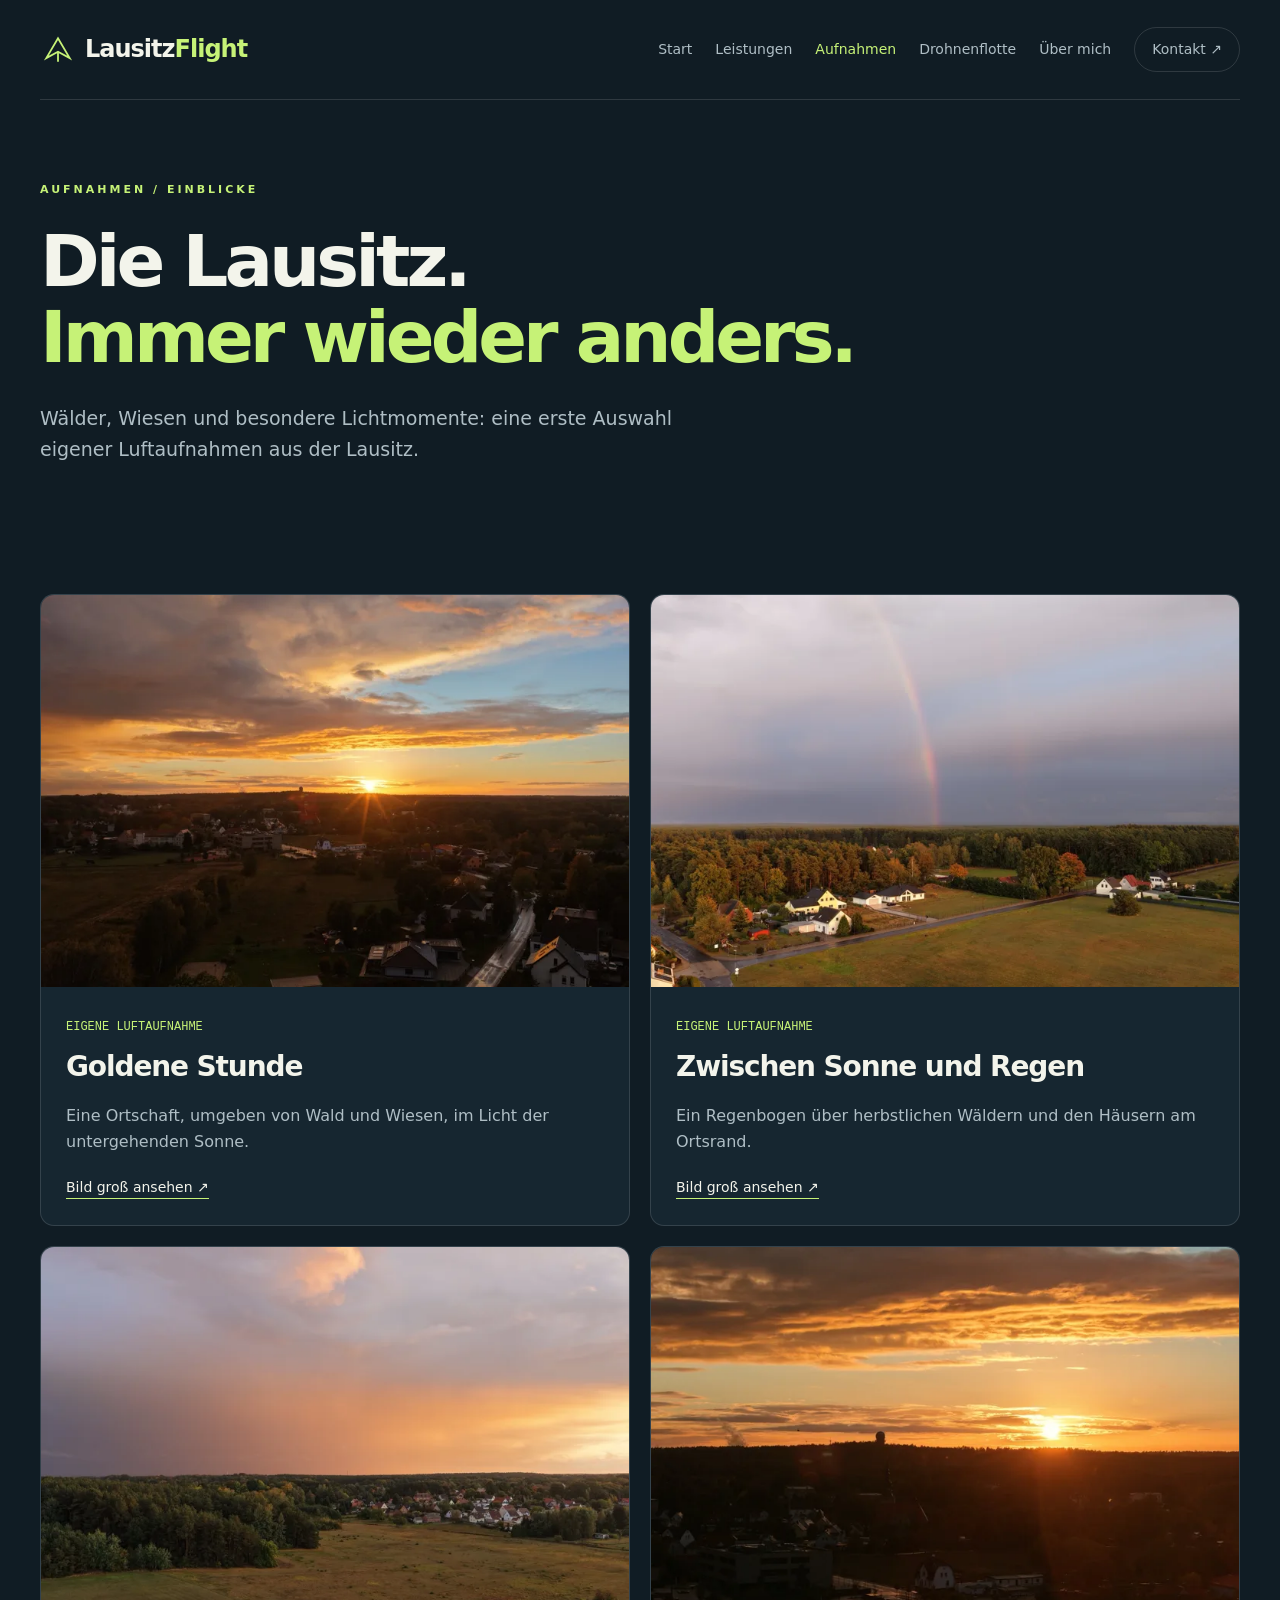
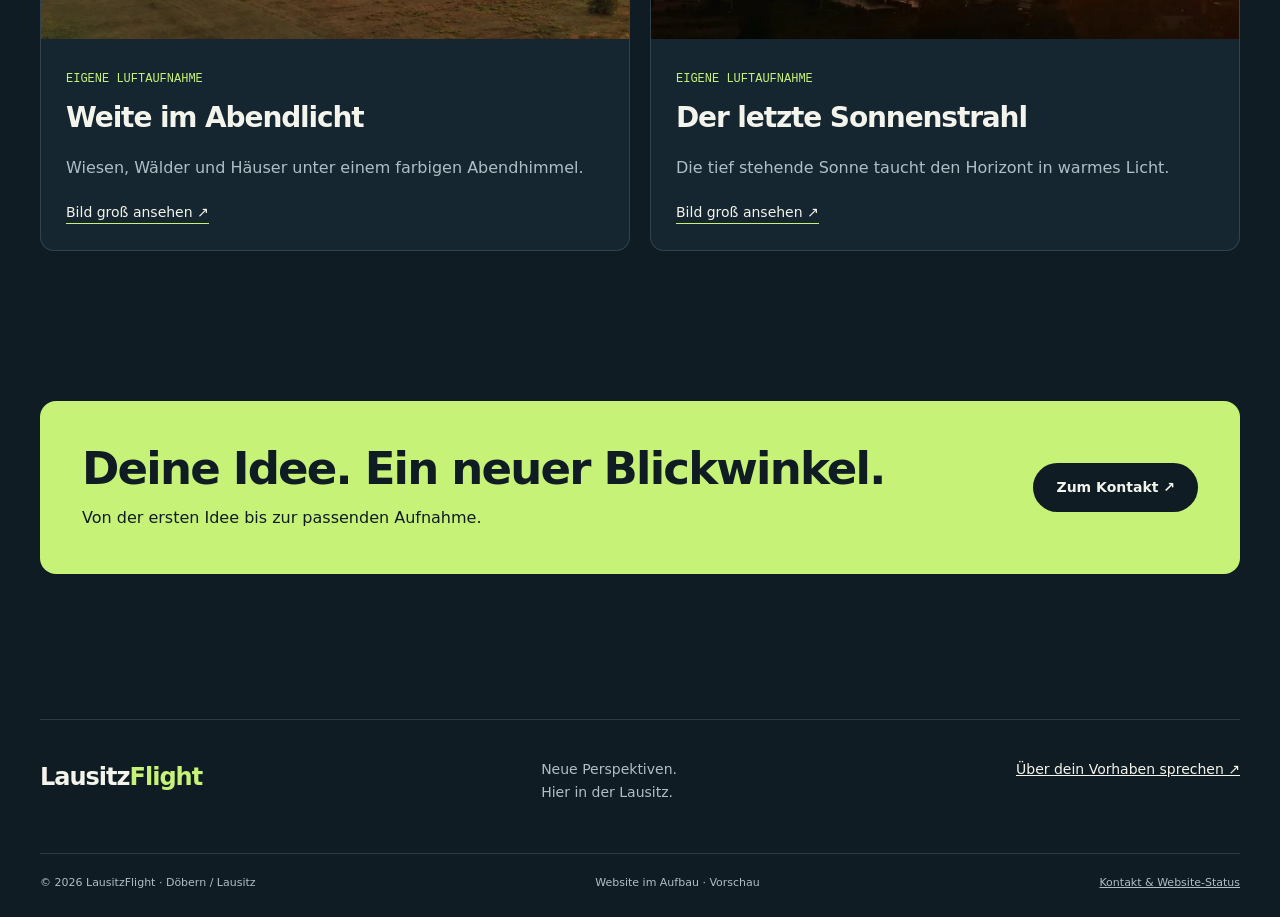
==== aufnahmen.html @ 85410320 "Add own aerial photos to homepage and gallery with responsive WebP images" ====
<!doctype html><html lang="de"><head><meta charset="utf-8"><meta name="viewport" content="width=device-width,initial-scale=1"><meta name="robots" content="noindex,follow"><meta name="theme-color" content="#101c24"><meta name="description" content="LausitzFlight – Foto- und Videoaufnahmen aus der Luft. Landschaft, Immobilien, Unternehmen und Baudokumentation in der Lausitz."><title>Aufnahmen | LausitzFlight</title><link rel="stylesheet" href="style.css"><script src="site.js" defer></script></head><body><div id="site-header"></div><main id="inhalt" class="wrap"><div class="page-intro"><span class="eyebrow">Aufnahmen / Einblicke</span><h1>Die Lausitz.<br><em>Immer wieder anders.</em></h1><p class="lead">Wälder, Wiesen und besondere Lichtmomente: eine erste Auswahl eigener Luftaufnahmen aus der Lausitz.</p></div><section class="section photo-section"><div class="grid two"><article class="card photo-card"><a class="photo-open" href="assets/abendsonne.webp" aria-label="Goldene Stunde – Bild groß öffnen"><img src="assets/abendsonne.webp" srcset="assets/abendsonne-768.webp 768w, assets/abendsonne.webp 1536w" sizes="(max-width:540px) 100vw, 50vw" alt="Luftaufnahme einer Ortschaft mit Sonnenuntergang" width="1536" height="1024" loading="lazy" decoding="async"></a><div class="photo-copy"><span class="num">EIGENE LUFTAUFNAHME</span><h2>Goldene Stunde</h2><p>Eine Ortschaft, umgeben von Wald und Wiesen, im Licht der untergehenden Sonne.</p><a class="text-link" href="assets/abendsonne.webp">Bild groß ansehen ↗</a></div></article><article class="card photo-card"><a class="photo-open" href="assets/regenbogen.webp" aria-label="Zwischen Sonne und Regen – Bild groß öffnen"><img src="assets/regenbogen.webp" srcset="assets/regenbogen-768.webp 768w, assets/regenbogen.webp 1536w" sizes="(max-width:540px) 100vw, 50vw" alt="Regenbogen über einer Ortschaft und herbstlichem Wald" width="1536" height="1024" loading="lazy" decoding="async"></a><div class="photo-copy"><span class="num">EIGENE LUFTAUFNAHME</span><h2>Zwischen Sonne und Regen</h2><p>Ein Regenbogen über herbstlichen Wäldern und den Häusern am Ortsrand.</p><a class="text-link" href="assets/regenbogen.webp">Bild groß ansehen ↗</a></div></article><article class="card photo-card"><a class="photo-open" href="assets/abendlandschaft.webp" aria-label="Weite im Abendlicht – Bild groß öffnen"><img src="assets/abendlandschaft.webp" srcset="assets/abendlandschaft-768.webp 768w, assets/abendlandschaft.webp 1536w" sizes="(max-width:540px) 100vw, 50vw" alt="Weite Wiesen und Wald unter orangefarbenem Abendhimmel" width="1536" height="1024" loading="lazy" decoding="async"></a><div class="photo-copy"><span class="num">EIGENE LUFTAUFNAHME</span><h2>Weite im Abendlicht</h2><p>Wiesen, Wälder und Häuser unter einem farbigen Abendhimmel.</p><a class="text-link" href="assets/abendlandschaft.webp">Bild groß ansehen ↗</a></div></article><article class="card photo-card"><a class="photo-open" href="assets/sonnenuntergang.webp" aria-label="Der letzte Sonnenstrahl – Bild groß öffnen"><img src="assets/sonnenuntergang.webp" srcset="assets/sonnenuntergang-768.webp 768w, assets/sonnenuntergang.webp 1536w" sizes="(max-width:540px) 100vw, 50vw" alt="Sonne am Horizont über einer Ortschaft und Wald" width="1536" height="1024" loading="lazy" decoding="async"></a><div class="photo-copy"><span class="num">EIGENE LUFTAUFNAHME</span><h2>Der letzte Sonnenstrahl</h2><p>Die tief stehende Sonne taucht den Horizont in warmes Licht.</p><a class="text-link" href="assets/sonnenuntergang.webp">Bild groß ansehen ↗</a></div></article></div></section><section class="section"><div class="cta"><div><h2>Deine Idee. Ein neuer Blickwinkel.</h2><p>Von der ersten Idee bis zur passenden Aufnahme.</p></div><a class="button" href="kontakt.html">Zum Kontakt ↗</a></div></section></main><div id="site-footer"></div><noscript><p class="wrap">Navigation: <a href="index.html">Start</a> · <a href="leistungen.html">Leistungen</a> · <a href="aufnahmen.html">Aufnahmen</a> · <a href="drohnen.html">Drohnenflotte</a> · <a href="ueber-mich.html">Über mich</a> · <a href="kontakt.html">Kontakt</a></p></noscript></body></html>
---- style.css ----
:root{--bg:#101c24;--surface:#162630;--ink:#f3f4eb;--muted:#afbec5;--accent:#c6f277;--line:#ffffff21;color-scheme:dark}*{box-sizing:border-box}html{scroll-behavior:smooth}body{margin:0;background:var(--bg);color:var(--ink);font:16px/1.65 system-ui,-apple-system,"Segoe UI",sans-serif}a{color:inherit}button{font:inherit}a,button{-webkit-tap-highlight-color:transparent}a:focus-visible,button:focus-visible{outline:3px solid var(--accent);outline-offset:5px}.wrap,.site-header,.site-footer{width:min(1200px,calc(100% - 48px));margin:auto}.site-header{min-height:100px;display:flex;align-items:center;justify-content:space-between;gap:24px;border-bottom:1px solid var(--line)}.brand{display:flex;align-items:center;text-decoration:none;font-weight:800;font-size:24px;letter-spacing:-1px;white-space:nowrap}.brand span{color:var(--accent)}.brand svg{width:36px;height:36px;margin-right:9px;color:var(--accent)}nav{display:flex;align-items:center;gap:23px}nav a{text-decoration:none;font-size:14px;color:var(--muted)}nav a:hover,nav a[aria-current]{color:var(--accent)}nav .nav-contact{border:1px solid var(--line);padding:10px 17px;border-radius:30px}.menu-toggle{display:none}.skip{position:absolute;left:20px;top:-80px;z-index:10;background:var(--accent);color:var(--bg);padding:12px}.skip:focus{top:12px}.eyebrow{text-transform:uppercase;letter-spacing:3px;color:var(--accent);font-size:11px;font-weight:800}.hero{padding:92px 0 70px;display:grid;grid-template-columns:1.25fr 1fr;gap:50px;align-items:center}h1,h2,h3,p{margin-top:0}h1{font-size:clamp(44px,6.2vw,82px);line-height:1.05;letter-spacing:-.055em;margin:23px 0 27px}h1 em{font-style:normal;color:var(--accent)}.lead{font-size:19px;color:var(--muted);max-width:660px}.actions{display:flex;align-items:center;flex-wrap:wrap;gap:24px;margin-top:30px}.button{display:inline-block;padding:13px 23px;border-radius:30px;text-decoration:none;background:var(--accent);color:var(--bg);font-size:14px;font-weight:750}.button:hover{background:#e0ffa8}.text-link{text-decoration:none;border-bottom:1px solid var(--accent);padding-bottom:3px;font-size:14px}.visual{position:relative;min-height:440px;background:radial-gradient(ellipse at 65% 30%,#8caa5e30,transparent 55%),linear-gradient(150deg,#223b46,#12232c);border:1px solid var(--line);border-radius:140px 16px 16px 16px;overflow:hidden;display:flex;align-items:center;justify-content:center}.visual:before,.visual:after{content:"";position:absolute;border:1px solid #c6f27722;border-radius:50%;width:330px;height:330px}.visual:after{width:230px;height:230px}.flightmark{width:170px;z-index:1;color:var(--accent)}.visual-label{position:absolute;bottom:23px;left:25px;color:var(--muted);font-size:11px;letter-spacing:2px;text-transform:uppercase}.visual-top{position:absolute;right:24px;top:24px;font:12px monospace;color:var(--accent)}.strip{display:flex;gap:30px;justify-content:space-between;border-top:1px solid var(--line);border-bottom:1px solid var(--line);padding:20px 0;color:var(--muted);font-size:12px;letter-spacing:1px;text-transform:uppercase}.strip b{color:var(--ink)}.section{padding:75px 0}.section-head{display:flex;justify-content:space-between;align-items:end;gap:30px;margin-bottom:30px}h2{font-size:clamp(30px,4vw,45px);line-height:1.15;letter-spacing:-.04em;margin:12px 0 20px}h3{font-size:23px;line-height:1.25;letter-spacing:-.025em;margin:15px 0}.muted,.card p{color:var(--muted)}.grid{display:grid;grid-template-columns:repeat(3,minmax(0,1fr));gap:20px}.grid.two{grid-template-columns:repeat(2,minmax(0,1fr))}.card{background:var(--surface);border:1px solid var(--line);border-radius:14px;padding:28px}.card p:last-child{margin-bottom:0}.num{font:12px monospace;color:var(--accent)}.tag{font-size:10px;font-weight:700;text-transform:uppercase;letter-spacing:1.5px;color:var(--accent)}.card .tag{display:block;margin-top:25px}.page-intro{padding:75px 0 35px;max-width:900px}.page-intro h1{font-size:clamp(43px,6vw,72px)}.service{display:grid;grid-template-columns:90px 1fr 1fr;gap:30px;border-top:1px solid var(--line);padding:38px 0}.service h2{font-size:30px;margin:0 0 12px}.service p{color:var(--muted);margin-bottom:0}.service ul{margin:0;padding-left:20px;color:var(--muted)}.notice{border-left:3px solid var(--accent);padding:17px 23px;background:#c6f27707;color:var(--muted);margin:30px 0}.cta{background:var(--accent);color:var(--bg);border-radius:16px;padding:42px;display:flex;align-items:center;justify-content:space-between;gap:25px}.cta h2{margin:0 0 10px}.cta p{margin:0}.cta .button{background:var(--bg);color:var(--ink);white-space:nowrap}.placeholder{background:linear-gradient(135deg,#243c47,#14242c);border:1px dashed #afbec54d;min-height:200px;border-radius:9px;display:flex;flex-direction:column;align-items:center;justify-content:center;text-align:center;padding:20px;gap:8px;margin-bottom:23px;color:var(--muted)}.placeholder svg{width:72px;height:72px;stroke:var(--accent);fill:none;stroke-width:1.3}.placeholder small{text-transform:uppercase;letter-spacing:2px;font-size:10px}.placeholder strong{color:var(--ink);font-size:18px}.wide-placeholder{min-height:290px}.portrait{min-height:390px}.split{display:grid;grid-template-columns:1fr 1fr;gap:50px;align-items:center}.steps{counter-reset:steps}.steps p{border-top:1px solid var(--line);padding-top:20px}.site-footer{border-top:1px solid var(--line);margin-top:70px;padding:38px 0 25px}.footer-top{display:flex;justify-content:space-between;gap:30px;align-items:start;padding-bottom:35px}.footer-top p{color:var(--muted);font-size:14px}.footer-top>a:last-child{font-size:14px}.footer-bottom{border-top:1px solid var(--line);padding-top:20px;display:flex;justify-content:space-between;gap:20px;color:var(--muted);font-size:11px}.load-error{padding:20px}.contact-status{font-size:14px}.prose{max-width:750px}.prose p{color:var(--muted)}@media(max-width:1000px){nav{gap:13px}.site-header{gap:15px}.brand{font-size:21px}.hero{gap:25px}.visual{min-height:390px}}@media(max-width:800px){.site-header{position:relative;min-height:84px;flex-wrap:wrap}.menu-toggle{display:block;background:none;border:1px solid var(--line);color:var(--ink);border-radius:30px;padding:8px 16px;font-size:14px}nav{display:none;width:100%;padding:10px 0 22px;flex-direction:column;align-items:stretch}nav.open{display:flex}nav a{padding:9px}.hero{grid-template-columns:1fr;padding:55px 0 45px}.visual{min-height:320px;border-top-left-radius:90px}.grid{grid-template-columns:1fr 1fr}.strip{flex-wrap:wrap;gap:15px}.service{grid-template-columns:40px 1fr}.service ul{grid-column:2}.section{padding:50px 0}.split{gap:25px}.cta{align-items:start;flex-direction:column}.footer-top,.footer-bottom{flex-wrap:wrap}}@media(max-width:540px){.wrap,.site-header,.site-footer{width:calc(100% - 36px)}.grid,.grid.two,.split{grid-template-columns:1fr}.page-intro{padding-top:45px}.section-head{display:block}.card{padding:23px}.cta{padding:28px}.footer-top{flex-direction:column;gap:15px}.footer-top p{margin-bottom:0}.footer-bottom{flex-direction:column;gap:10px}.service{gap:14px}.service h2{font-size:26px}.lead{font-size:17px}h1{font-size:49px}.visual{min-height:300px}.portrait{min-height:250px}}@media(prefers-reduced-motion:reduce){html{scroll-behavior:auto}}
/* Eigene Luftaufnahmen */
.hero-photo{margin:0;min-width:0;position:relative;border-radius:110px 16px 16px 16px;overflow:hidden;border:1px solid var(--line);height:460px}.hero-photo img{width:100%;height:100%;display:block;object-fit:cover;object-position:54% center}.hero-photo figcaption{position:absolute;bottom:0;left:0;right:0;padding:50px 24px 20px;background:linear-gradient(transparent,#08131ae6);font-size:11px;letter-spacing:1px;color:#fff}.photo-card{padding:0;overflow:hidden}.photo-open{display:block;overflow:hidden}.photo-open img{width:100%;height:auto;aspect-ratio:3/2;object-fit:cover;display:block;transition:transform .25s}.photo-open:hover img{transform:scale(1.025)}.photo-copy{padding:25px}.photo-copy h2{font-size:28px}.photo-copy p{margin-bottom:18px}@media(max-width:800px){.hero-photo{height:350px;border-top-left-radius:70px}}@media(max-width:540px){.hero-photo{height:300px}.photo-copy{padding:22px}}@media(prefers-reduced-motion:reduce){.photo-open img{transition:none}}
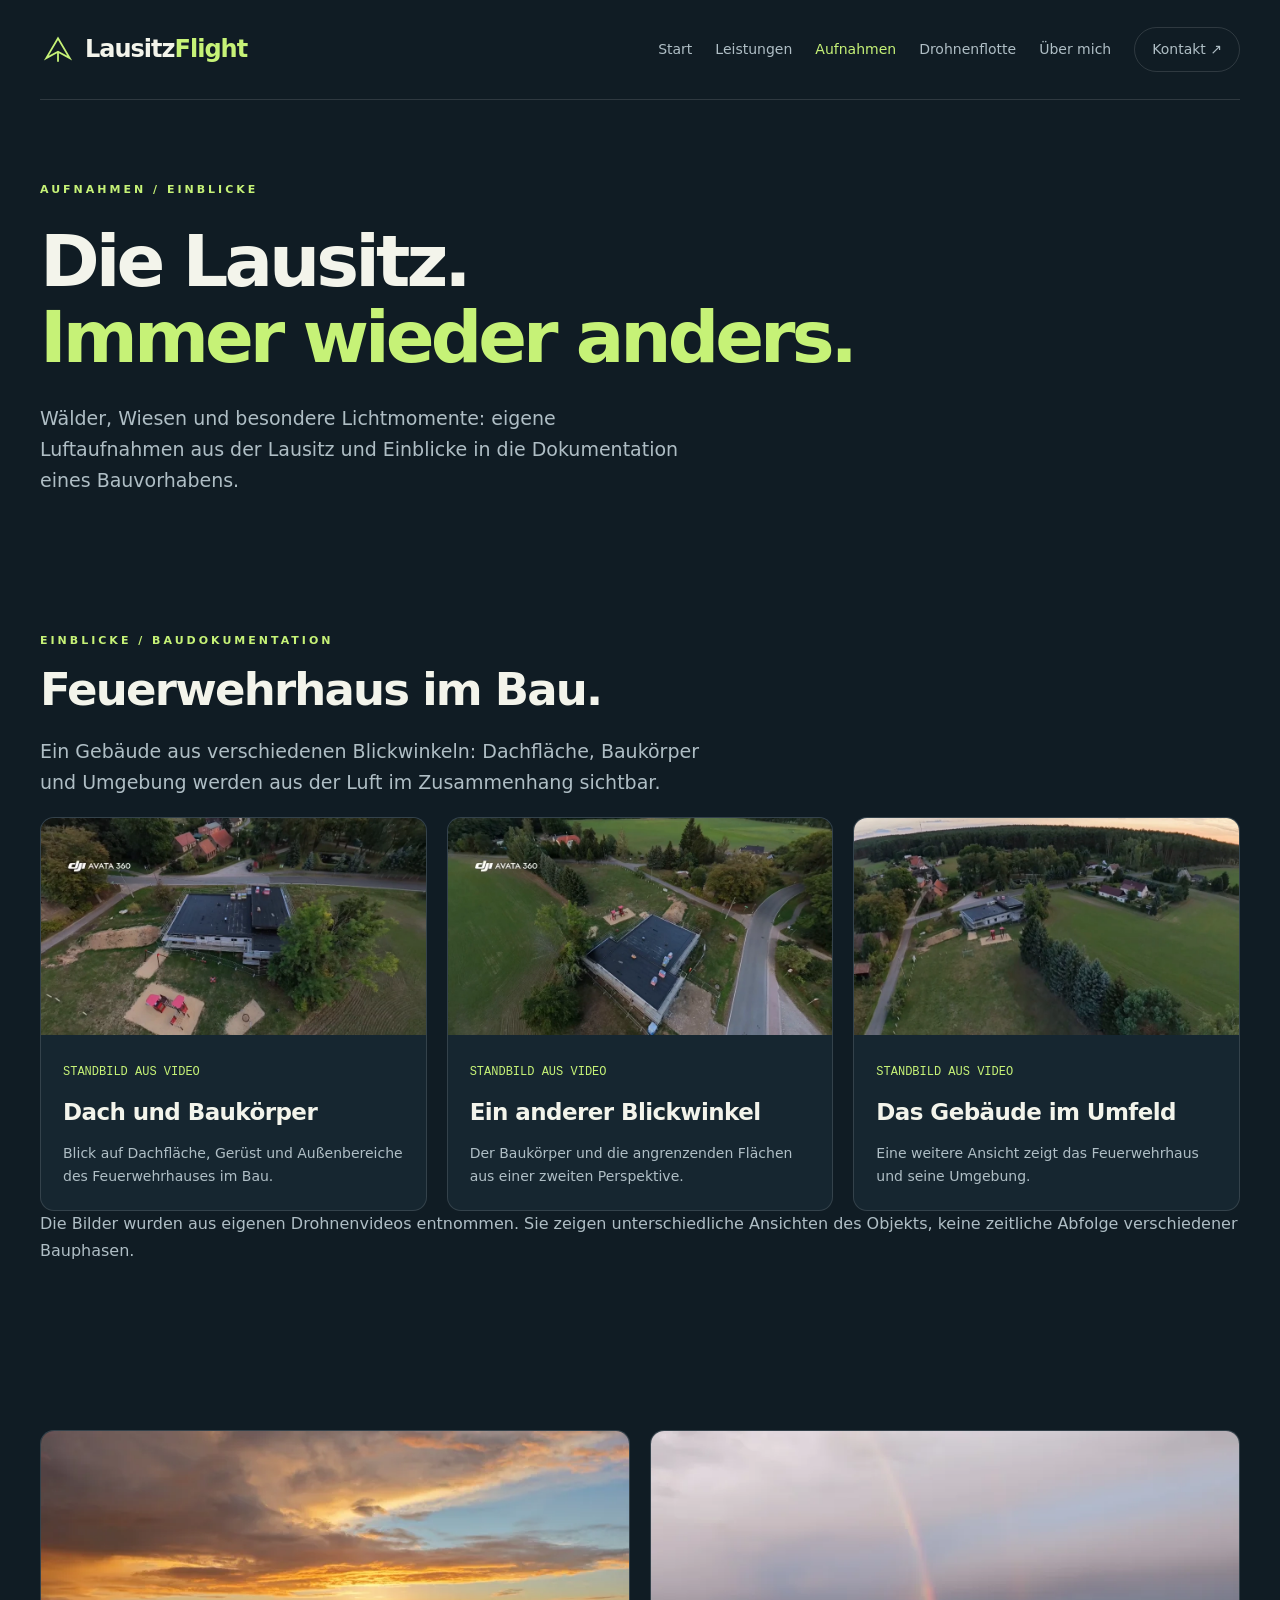
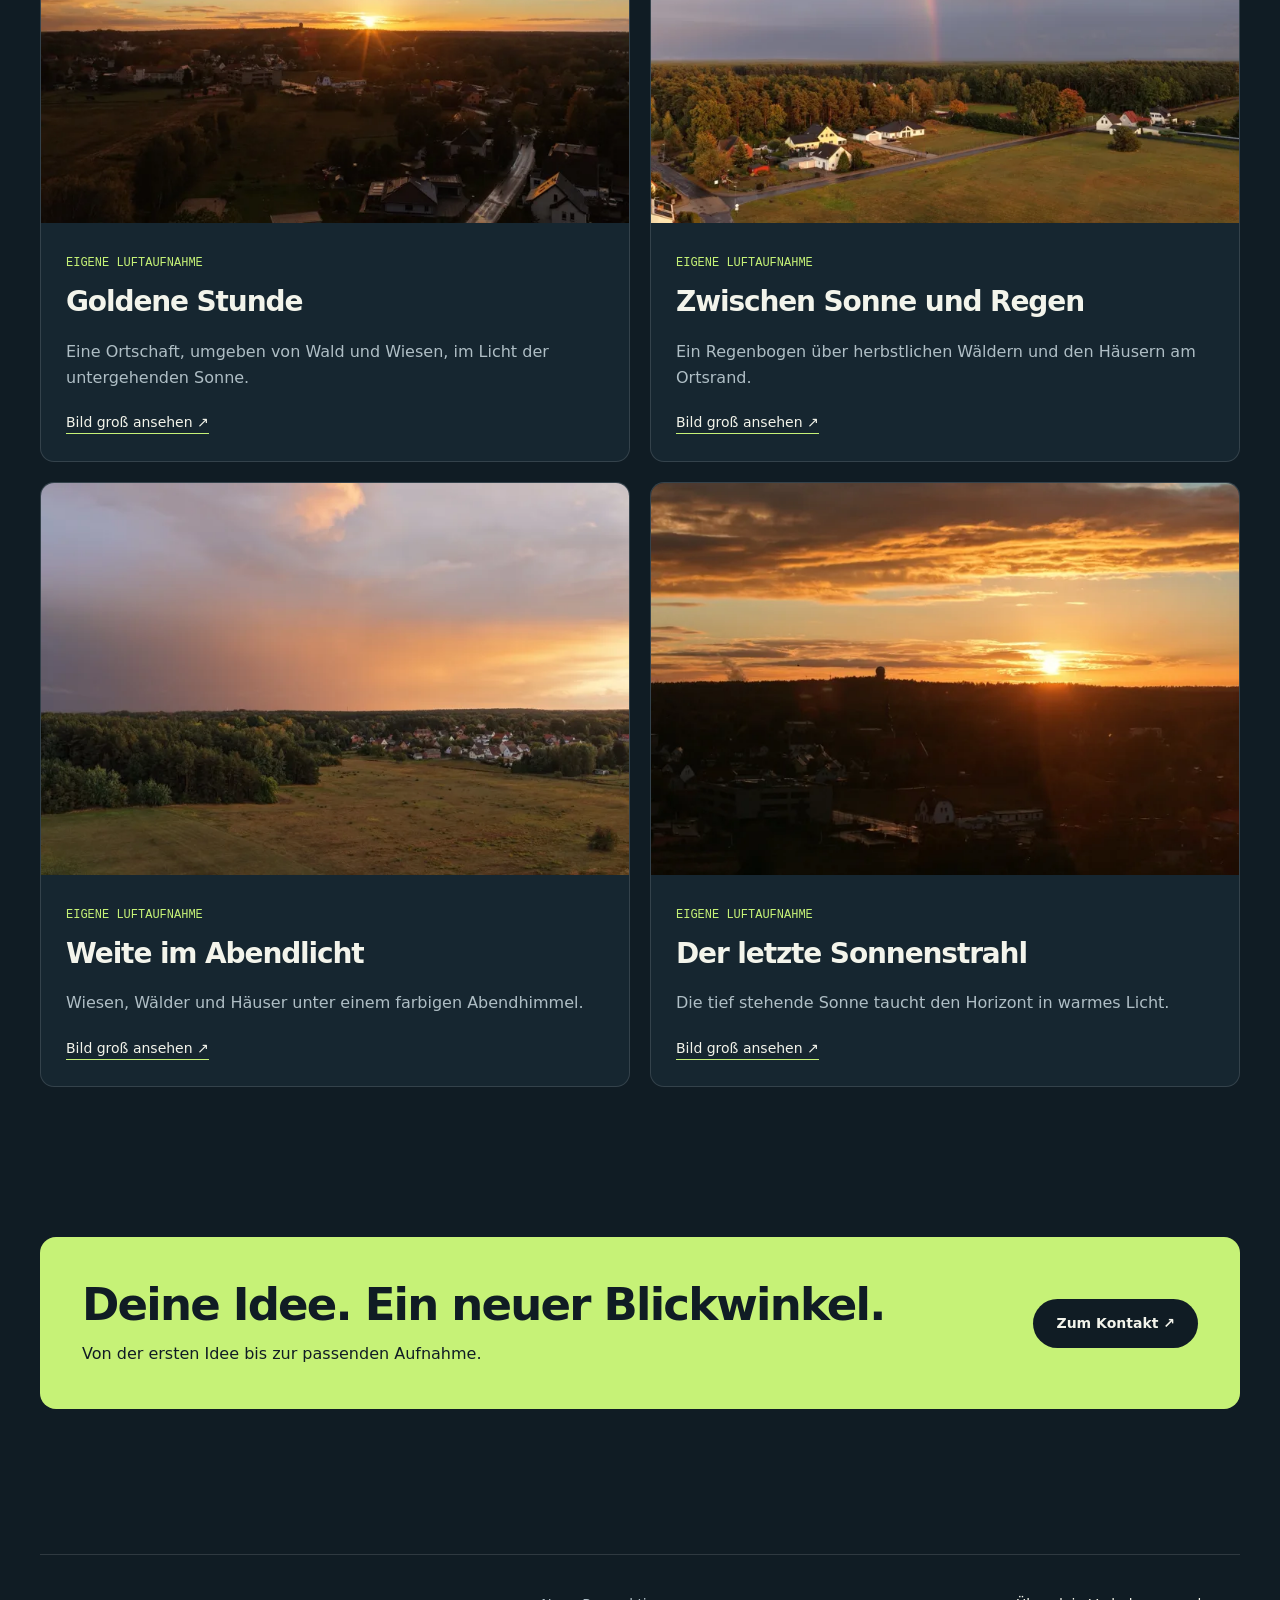
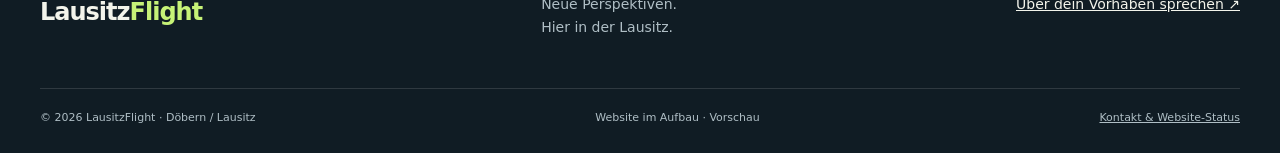
==== commit 9f9f5d2a: "Add fire station construction gallery from supplied video stills" ====
--- a/aufnahmen.html
+++ b/aufnahmen.html
@@ -1 +1 @@
-<!doctype html><html lang="de"><head><meta charset="utf-8"><meta name="viewport" content="width=device-width,initial-scale=1"><meta name="robots" content="noindex,follow"><meta name="theme-color" content="#101c24"><meta name="description" content="LausitzFlight – Foto- und Videoaufnahmen aus der Luft. Landschaft, Immobilien, Unternehmen und Baudokumentation in der Lausitz."><title>Aufnahmen | LausitzFlight</title><link rel="stylesheet" href="style.css"><script src="site.js" defer></script></head><body><div id="site-header"></div><main id="inhalt" class="wrap"><div class="page-intro"><span class="eyebrow">Aufnahmen / Einblicke</span><h1>Die Lausitz.<br><em>Immer wieder anders.</em></h1><p class="lead">Wälder, Wiesen und besondere Lichtmomente: eine erste Auswahl eigener Luftaufnahmen aus der Lausitz.</p></div><section class="section photo-section"><div class="grid two"><article class="card photo-card"><a class="photo-open" href="assets/abendsonne.webp" aria-label="Goldene Stunde – Bild groß öffnen"><img src="assets/abendsonne.webp" srcset="assets/abendsonne-768.webp 768w, assets/abendsonne.webp 1536w" sizes="(max-width:540px) 100vw, 50vw" alt="Luftaufnahme einer Ortschaft mit Sonnenuntergang" width="1536" height="1024" loading="lazy" decoding="async"></a><div class="photo-copy"><span class="num">EIGENE LUFTAUFNAHME</span><h2>Goldene Stunde</h2><p>Eine Ortschaft, umgeben von Wald und Wiesen, im Licht der untergehenden Sonne.</p><a class="text-link" href="assets/abendsonne.webp">Bild groß ansehen ↗</a></div></article><article class="card photo-card"><a class="photo-open" href="assets/regenbogen.webp" aria-label="Zwischen Sonne und Regen – Bild groß öffnen"><img src="assets/regenbogen.webp" srcset="assets/regenbogen-768.webp 768w, assets/regenbogen.webp 1536w" sizes="(max-width:540px) 100vw, 50vw" alt="Regenbogen über einer Ortschaft und herbstlichem Wald" width="1536" height="1024" loading="lazy" decoding="async"></a><div class="photo-copy"><span class="num">EIGENE LUFTAUFNAHME</span><h2>Zwischen Sonne und Regen</h2><p>Ein Regenbogen über herbstlichen Wäldern und den Häusern am Ortsrand.</p><a class="text-link" href="assets/regenbogen.webp">Bild groß ansehen ↗</a></div></article><article class="card photo-card"><a class="photo-open" href="assets/abendlandschaft.webp" aria-label="Weite im Abendlicht – Bild groß öffnen"><img src="assets/abendlandschaft.webp" srcset="assets/abendlandschaft-768.webp 768w, assets/abendlandschaft.webp 1536w" sizes="(max-width:540px) 100vw, 50vw" alt="Weite Wiesen und Wald unter orangefarbenem Abendhimmel" width="1536" height="1024" loading="lazy" decoding="async"></a><div class="photo-copy"><span class="num">EIGENE LUFTAUFNAHME</span><h2>Weite im Abendlicht</h2><p>Wiesen, Wälder und Häuser unter einem farbigen Abendhimmel.</p><a class="text-link" href="assets/abendlandschaft.webp">Bild groß ansehen ↗</a></div></article><article class="card photo-card"><a class="photo-open" href="assets/sonnenuntergang.webp" aria-label="Der letzte Sonnenstrahl – Bild groß öffnen"><img src="assets/sonnenuntergang.webp" srcset="assets/sonnenuntergang-768.webp 768w, assets/sonnenuntergang.webp 1536w" sizes="(max-width:540px) 100vw, 50vw" alt="Sonne am Horizont über einer Ortschaft und Wald" width="1536" height="1024" loading="lazy" decoding="async"></a><div class="photo-copy"><span class="num">EIGENE LUFTAUFNAHME</span><h2>Der letzte Sonnenstrahl</h2><p>Die tief stehende Sonne taucht den Horizont in warmes Licht.</p><a class="text-link" href="assets/sonnenuntergang.webp">Bild groß ansehen ↗</a></div></article></div></section><section class="section"><div class="cta"><div><h2>Deine Idee. Ein neuer Blickwinkel.</h2><p>Von der ersten Idee bis zur passenden Aufnahme.</p></div><a class="button" href="kontakt.html">Zum Kontakt ↗</a></div></section></main><div id="site-footer"></div><noscript><p class="wrap">Navigation: <a href="index.html">Start</a> · <a href="leistungen.html">Leistungen</a> · <a href="aufnahmen.html">Aufnahmen</a> · <a href="drohnen.html">Drohnenflotte</a> · <a href="ueber-mich.html">Über mich</a> · <a href="kontakt.html">Kontakt</a></p></noscript></body></html>+<!doctype html><html lang="de"><head><meta charset="utf-8"><meta name="viewport" content="width=device-width,initial-scale=1"><meta name="robots" content="noindex,follow"><meta name="theme-color" content="#101c24"><meta name="description" content="LausitzFlight – Foto- und Videoaufnahmen aus der Luft. Landschaft, Immobilien, Unternehmen und Baudokumentation in der Lausitz."><title>Aufnahmen | LausitzFlight</title><link rel="stylesheet" href="style.css"><script src="site.js" defer></script></head><body><div id="site-header"></div><main id="inhalt" class="wrap"><div class="page-intro"><span class="eyebrow">Aufnahmen / Einblicke</span><h1>Die Lausitz.<br><em>Immer wieder anders.</em></h1><p class="lead">Wälder, Wiesen und besondere Lichtmomente: eigene Luftaufnahmen aus der Lausitz und Einblicke in die Dokumentation eines Bauvorhabens.</p></div><section class="section" id="feuerwehrhaus"><span class="eyebrow">Einblicke / Baudokumentation</span><h2>Feuerwehrhaus im Bau.</h2><p class="lead">Ein Gebäude aus verschiedenen Blickwinkeln: Dachfläche, Baukörper und Umgebung werden aus der Luft im Zusammenhang sichtbar.</p><div class="grid build-gallery"><figure class="card photo-card"><a class="photo-open" href="assets/bau-dach.webp" aria-label="Dach und Baukörper – Bild groß ansehen"><img src="assets/bau-dach.webp" alt="Blick auf Dachfläche, Gerüst und Außenbereiche des Feuerwehrhauses im Bau." width="910" height="512" loading="lazy" decoding="async"></a><figcaption class="photo-copy"><span class="num">STANDBILD AUS VIDEO</span><h3>Dach und Baukörper</h3><p>Blick auf Dachfläche, Gerüst und Außenbereiche des Feuerwehrhauses im Bau.</p></figcaption></figure><figure class="card photo-card"><a class="photo-open" href="assets/bau-ueberblick.webp" aria-label="Ein anderer Blickwinkel – Bild groß ansehen"><img src="assets/bau-ueberblick.webp" alt="Der Baukörper und die angrenzenden Flächen aus einer zweiten Perspektive." width="910" height="512" loading="lazy" decoding="async"></a><figcaption class="photo-copy"><span class="num">STANDBILD AUS VIDEO</span><h3>Ein anderer Blickwinkel</h3><p>Der Baukörper und die angrenzenden Flächen aus einer zweiten Perspektive.</p></figcaption></figure><figure class="card photo-card"><a class="photo-open" href="assets/bau-umfeld.webp" aria-label="Das Gebäude im Umfeld – Bild groß ansehen"><img src="assets/bau-umfeld.webp" alt="Eine weitere Ansicht zeigt das Feuerwehrhaus und seine Umgebung." width="910" height="512" loading="lazy" decoding="async"></a><figcaption class="photo-copy"><span class="num">STANDBILD AUS VIDEO</span><h3>Das Gebäude im Umfeld</h3><p>Eine weitere Ansicht zeigt das Feuerwehrhaus und seine Umgebung.</p></figcaption></figure></div><p class="muted">Die Bilder wurden aus eigenen Drohnenvideos entnommen. Sie zeigen unterschiedliche Ansichten des Objekts, keine zeitliche Abfolge verschiedener Bauphasen.</p></section><section class="section photo-section"><div class="grid two"><article class="card photo-card"><a class="photo-open" href="assets/abendsonne.webp" aria-label="Goldene Stunde – Bild groß öffnen"><img src="assets/abendsonne.webp" srcset="assets/abendsonne-768.webp 768w, assets/abendsonne.webp 1536w" sizes="(max-width:540px) 100vw, 50vw" alt="Luftaufnahme einer Ortschaft mit Sonnenuntergang" width="1536" height="1024" loading="lazy" decoding="async"></a><div class="photo-copy"><span class="num">EIGENE LUFTAUFNAHME</span><h2>Goldene Stunde</h2><p>Eine Ortschaft, umgeben von Wald und Wiesen, im Licht der untergehenden Sonne.</p><a class="text-link" href="assets/abendsonne.webp">Bild groß ansehen ↗</a></div></article><article class="card photo-card"><a class="photo-open" href="assets/regenbogen.webp" aria-label="Zwischen Sonne und Regen – Bild groß öffnen"><img src="assets/regenbogen.webp" srcset="assets/regenbogen-768.webp 768w, assets/regenbogen.webp 1536w" sizes="(max-width:540px) 100vw, 50vw" alt="Regenbogen über einer Ortschaft und herbstlichem Wald" width="1536" height="1024" loading="lazy" decoding="async"></a><div class="photo-copy"><span class="num">EIGENE LUFTAUFNAHME</span><h2>Zwischen Sonne und Regen</h2><p>Ein Regenbogen über herbstlichen Wäldern und den Häusern am Ortsrand.</p><a class="text-link" href="assets/regenbogen.webp">Bild groß ansehen ↗</a></div></article><article class="card photo-card"><a class="photo-open" href="assets/abendlandschaft.webp" aria-label="Weite im Abendlicht – Bild groß öffnen"><img src="assets/abendlandschaft.webp" srcset="assets/abendlandschaft-768.webp 768w, assets/abendlandschaft.webp 1536w" sizes="(max-width:540px) 100vw, 50vw" alt="Weite Wiesen und Wald unter orangefarbenem Abendhimmel" width="1536" height="1024" loading="lazy" decoding="async"></a><div class="photo-copy"><span class="num">EIGENE LUFTAUFNAHME</span><h2>Weite im Abendlicht</h2><p>Wiesen, Wälder und Häuser unter einem farbigen Abendhimmel.</p><a class="text-link" href="assets/abendlandschaft.webp">Bild groß ansehen ↗</a></div></article><article class="card photo-card"><a class="photo-open" href="assets/sonnenuntergang.webp" aria-label="Der letzte Sonnenstrahl – Bild groß öffnen"><img src="assets/sonnenuntergang.webp" srcset="assets/sonnenuntergang-768.webp 768w, assets/sonnenuntergang.webp 1536w" sizes="(max-width:540px) 100vw, 50vw" alt="Sonne am Horizont über einer Ortschaft und Wald" width="1536" height="1024" loading="lazy" decoding="async"></a><div class="photo-copy"><span class="num">EIGENE LUFTAUFNAHME</span><h2>Der letzte Sonnenstrahl</h2><p>Die tief stehende Sonne taucht den Horizont in warmes Licht.</p><a class="text-link" href="assets/sonnenuntergang.webp">Bild groß ansehen ↗</a></div></article></div></section><section class="section"><div class="cta"><div><h2>Deine Idee. Ein neuer Blickwinkel.</h2><p>Von der ersten Idee bis zur passenden Aufnahme.</p></div><a class="button" href="kontakt.html">Zum Kontakt ↗</a></div></section></main><div id="site-footer"></div><noscript><p class="wrap">Navigation: <a href="index.html">Start</a> · <a href="leistungen.html">Leistungen</a> · <a href="aufnahmen.html">Aufnahmen</a> · <a href="drohnen.html">Drohnenflotte</a> · <a href="ueber-mich.html">Über mich</a> · <a href="kontakt.html">Kontakt</a></p></noscript></body></html>
--- a/style.css
+++ b/style.css
@@ -1,3 +1,5 @@
 :root{--bg:#101c24;--surface:#162630;--ink:#f3f4eb;--muted:#afbec5;--accent:#c6f277;--line:#ffffff21;color-scheme:dark}*{box-sizing:border-box}html{scroll-behavior:smooth}body{margin:0;background:var(--bg);color:var(--ink);font:16px/1.65 system-ui,-apple-system,"Segoe UI",sans-serif}a{color:inherit}button{font:inherit}a,button{-webkit-tap-highlight-color:transparent}a:focus-visible,button:focus-visible{outline:3px solid var(--accent);outline-offset:5px}.wrap,.site-header,.site-footer{width:min(1200px,calc(100% - 48px));margin:auto}.site-header{min-height:100px;display:flex;align-items:center;justify-content:space-between;gap:24px;border-bottom:1px solid var(--line)}.brand{display:flex;align-items:center;text-decoration:none;font-weight:800;font-size:24px;letter-spacing:-1px;white-space:nowrap}.brand span{color:var(--accent)}.brand svg{width:36px;height:36px;margin-right:9px;color:var(--accent)}nav{display:flex;align-items:center;gap:23px}nav a{text-decoration:none;font-size:14px;color:var(--muted)}nav a:hover,nav a[aria-current]{color:var(--accent)}nav .nav-contact{border:1px solid var(--line);padding:10px 17px;border-radius:30px}.menu-toggle{display:none}.skip{position:absolute;left:20px;top:-80px;z-index:10;background:var(--accent);color:var(--bg);padding:12px}.skip:focus{top:12px}.eyebrow{text-transform:uppercase;letter-spacing:3px;color:var(--accent);font-size:11px;font-weight:800}.hero{padding:92px 0 70px;display:grid;grid-template-columns:1.25fr 1fr;gap:50px;align-items:center}h1,h2,h3,p{margin-top:0}h1{font-size:clamp(44px,6.2vw,82px);line-height:1.05;letter-spacing:-.055em;margin:23px 0 27px}h1 em{font-style:normal;color:var(--accent)}.lead{font-size:19px;color:var(--muted);max-width:660px}.actions{display:flex;align-items:center;flex-wrap:wrap;gap:24px;margin-top:30px}.button{display:inline-block;padding:13px 23px;border-radius:30px;text-decoration:none;background:var(--accent);color:var(--bg);font-size:14px;font-weight:750}.button:hover{background:#e0ffa8}.text-link{text-decoration:none;border-bottom:1px solid var(--accent);padding-bottom:3px;font-size:14px}.visual{position:relative;min-height:440px;background:radial-gradient(ellipse at 65% 30%,#8caa5e30,transparent 55%),linear-gradient(150deg,#223b46,#12232c);border:1px solid var(--line);border-radius:140px 16px 16px 16px;overflow:hidden;display:flex;align-items:center;justify-content:center}.visual:before,.visual:after{content:"";position:absolute;border:1px solid #c6f27722;border-radius:50%;width:330px;height:330px}.visual:after{width:230px;height:230px}.flightmark{width:170px;z-index:1;color:var(--accent)}.visual-label{position:absolute;bottom:23px;left:25px;color:var(--muted);font-size:11px;letter-spacing:2px;text-transform:uppercase}.visual-top{position:absolute;right:24px;top:24px;font:12px monospace;color:var(--accent)}.strip{display:flex;gap:30px;justify-content:space-between;border-top:1px solid var(--line);border-bottom:1px solid var(--line);padding:20px 0;color:var(--muted);font-size:12px;letter-spacing:1px;text-transform:uppercase}.strip b{color:var(--ink)}.section{padding:75px 0}.section-head{display:flex;justify-content:space-between;align-items:end;gap:30px;margin-bottom:30px}h2{font-size:clamp(30px,4vw,45px);line-height:1.15;letter-spacing:-.04em;margin:12px 0 20px}h3{font-size:23px;line-height:1.25;letter-spacing:-.025em;margin:15px 0}.muted,.card p{color:var(--muted)}.grid{display:grid;grid-template-columns:repeat(3,minmax(0,1fr));gap:20px}.grid.two{grid-template-columns:repeat(2,minmax(0,1fr))}.card{background:var(--surface);border:1px solid var(--line);border-radius:14px;padding:28px}.card p:last-child{margin-bottom:0}.num{font:12px monospace;color:var(--accent)}.tag{font-size:10px;font-weight:700;text-transform:uppercase;letter-spacing:1.5px;color:var(--accent)}.card .tag{display:block;margin-top:25px}.page-intro{padding:75px 0 35px;max-width:900px}.page-intro h1{font-size:clamp(43px,6vw,72px)}.service{display:grid;grid-template-columns:90px 1fr 1fr;gap:30px;border-top:1px solid var(--line);padding:38px 0}.service h2{font-size:30px;margin:0 0 12px}.service p{color:var(--muted);margin-bottom:0}.service ul{margin:0;padding-left:20px;color:var(--muted)}.notice{border-left:3px solid var(--accent);padding:17px 23px;background:#c6f27707;color:var(--muted);margin:30px 0}.cta{background:var(--accent);color:var(--bg);border-radius:16px;padding:42px;display:flex;align-items:center;justify-content:space-between;gap:25px}.cta h2{margin:0 0 10px}.cta p{margin:0}.cta .button{background:var(--bg);color:var(--ink);white-space:nowrap}.placeholder{background:linear-gradient(135deg,#243c47,#14242c);border:1px dashed #afbec54d;min-height:200px;border-radius:9px;display:flex;flex-direction:column;align-items:center;justify-content:center;text-align:center;padding:20px;gap:8px;margin-bottom:23px;color:var(--muted)}.placeholder svg{width:72px;height:72px;stroke:var(--accent);fill:none;stroke-width:1.3}.placeholder small{text-transform:uppercase;letter-spacing:2px;font-size:10px}.placeholder strong{color:var(--ink);font-size:18px}.wide-placeholder{min-height:290px}.portrait{min-height:390px}.split{display:grid;grid-template-columns:1fr 1fr;gap:50px;align-items:center}.steps{counter-reset:steps}.steps p{border-top:1px solid var(--line);padding-top:20px}.site-footer{border-top:1px solid var(--line);margin-top:70px;padding:38px 0 25px}.footer-top{display:flex;justify-content:space-between;gap:30px;align-items:start;padding-bottom:35px}.footer-top p{color:var(--muted);font-size:14px}.footer-top>a:last-child{font-size:14px}.footer-bottom{border-top:1px solid var(--line);padding-top:20px;display:flex;justify-content:space-between;gap:20px;color:var(--muted);font-size:11px}.load-error{padding:20px}.contact-status{font-size:14px}.prose{max-width:750px}.prose p{color:var(--muted)}@media(max-width:1000px){nav{gap:13px}.site-header{gap:15px}.brand{font-size:21px}.hero{gap:25px}.visual{min-height:390px}}@media(max-width:800px){.site-header{position:relative;min-height:84px;flex-wrap:wrap}.menu-toggle{display:block;background:none;border:1px solid var(--line);color:var(--ink);border-radius:30px;padding:8px 16px;font-size:14px}nav{display:none;width:100%;padding:10px 0 22px;flex-direction:column;align-items:stretch}nav.open{display:flex}nav a{padding:9px}.hero{grid-template-columns:1fr;padding:55px 0 45px}.visual{min-height:320px;border-top-left-radius:90px}.grid{grid-template-columns:1fr 1fr}.strip{flex-wrap:wrap;gap:15px}.service{grid-template-columns:40px 1fr}.service ul{grid-column:2}.section{padding:50px 0}.split{gap:25px}.cta{align-items:start;flex-direction:column}.footer-top,.footer-bottom{flex-wrap:wrap}}@media(max-width:540px){.wrap,.site-header,.site-footer{width:calc(100% - 36px)}.grid,.grid.two,.split{grid-template-columns:1fr}.page-intro{padding-top:45px}.section-head{display:block}.card{padding:23px}.cta{padding:28px}.footer-top{flex-direction:column;gap:15px}.footer-top p{margin-bottom:0}.footer-bottom{flex-direction:column;gap:10px}.service{gap:14px}.service h2{font-size:26px}.lead{font-size:17px}h1{font-size:49px}.visual{min-height:300px}.portrait{min-height:250px}}@media(prefers-reduced-motion:reduce){html{scroll-behavior:auto}}
 /* Eigene Luftaufnahmen */
 .hero-photo{margin:0;min-width:0;position:relative;border-radius:110px 16px 16px 16px;overflow:hidden;border:1px solid var(--line);height:460px}.hero-photo img{width:100%;height:100%;display:block;object-fit:cover;object-position:54% center}.hero-photo figcaption{position:absolute;bottom:0;left:0;right:0;padding:50px 24px 20px;background:linear-gradient(transparent,#08131ae6);font-size:11px;letter-spacing:1px;color:#fff}.photo-card{padding:0;overflow:hidden}.photo-open{display:block;overflow:hidden}.photo-open img{width:100%;height:auto;aspect-ratio:3/2;object-fit:cover;display:block;transition:transform .25s}.photo-open:hover img{transform:scale(1.025)}.photo-copy{padding:25px}.photo-copy h2{font-size:28px}.photo-copy p{margin-bottom:18px}@media(max-width:800px){.hero-photo{height:350px;border-top-left-radius:70px}}@media(max-width:540px){.hero-photo{height:300px}.photo-copy{padding:22px}}@media(prefers-reduced-motion:reduce){.photo-open img{transition:none}}
+
+.build-gallery figure{margin:0}.build-gallery img{aspect-ratio:910/512;object-fit:contain}.build-gallery .photo-copy{padding:22px}.build-gallery p{font-size:14px}
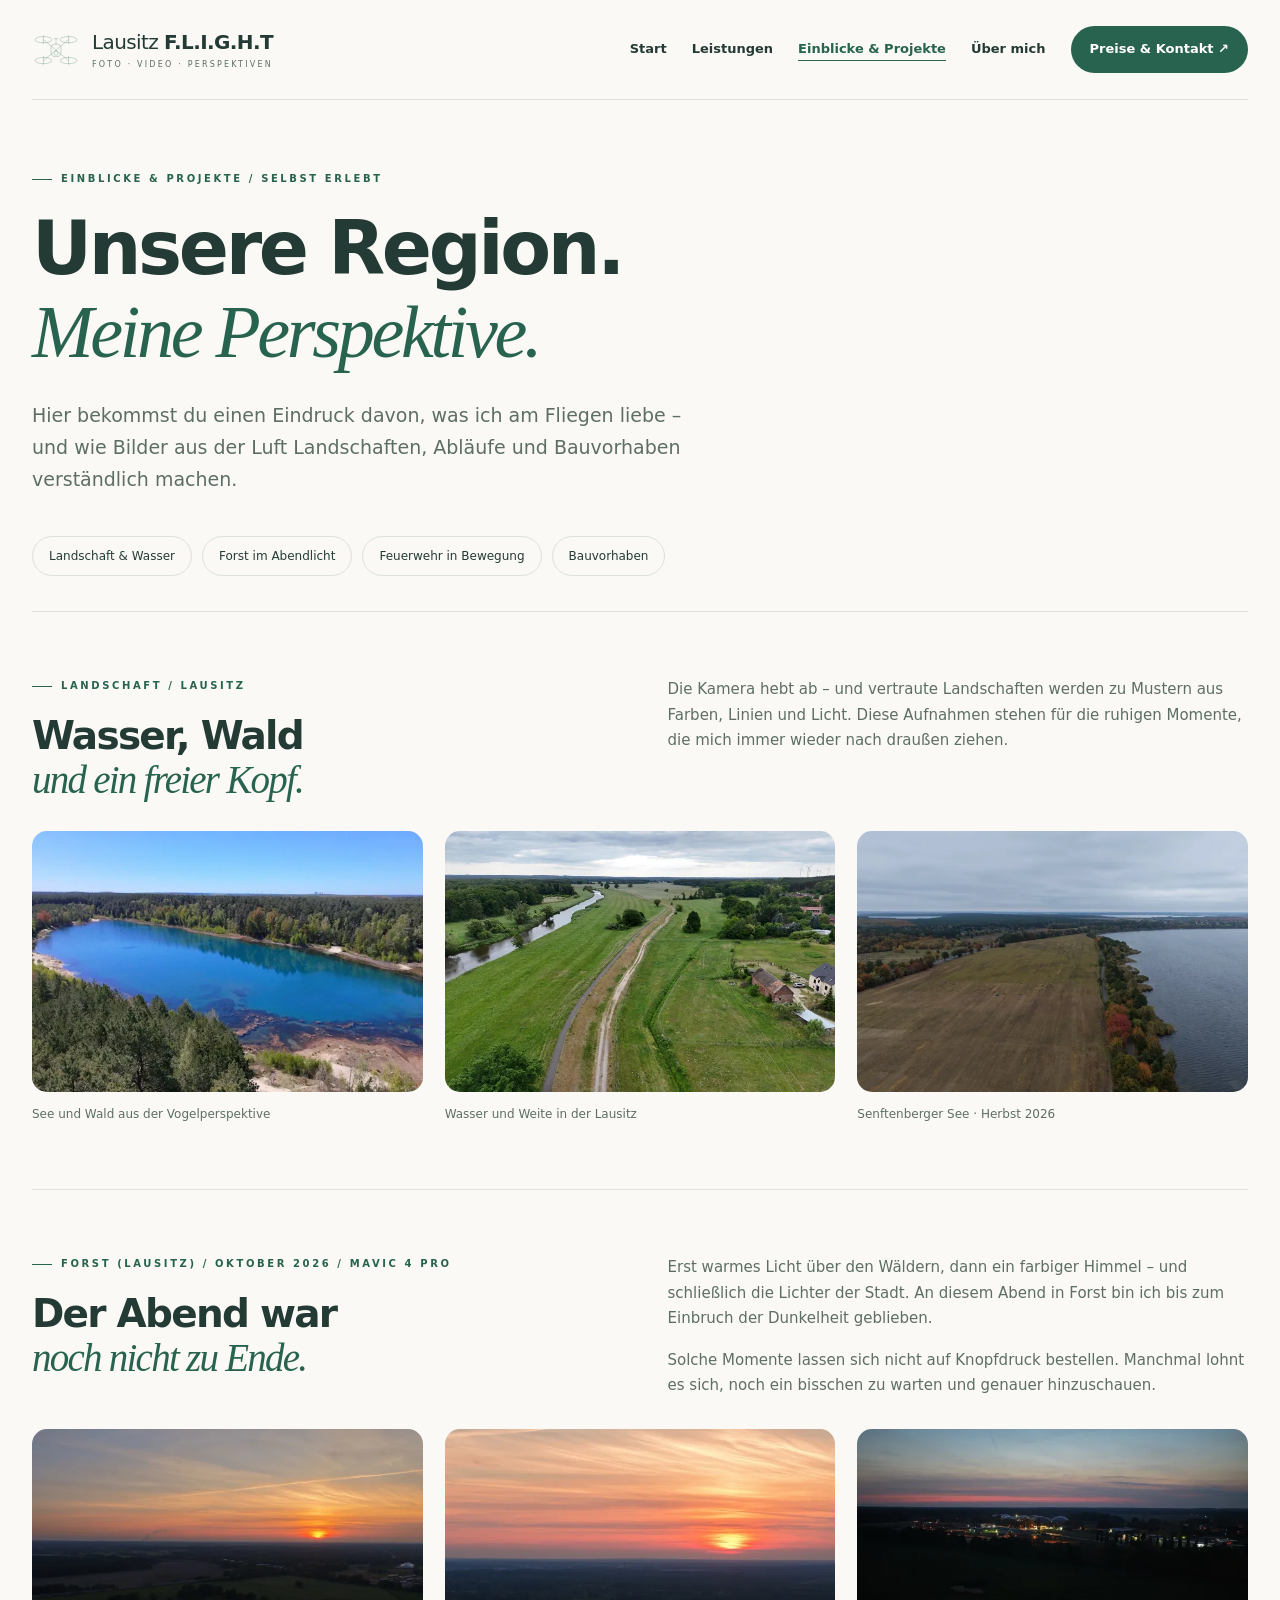
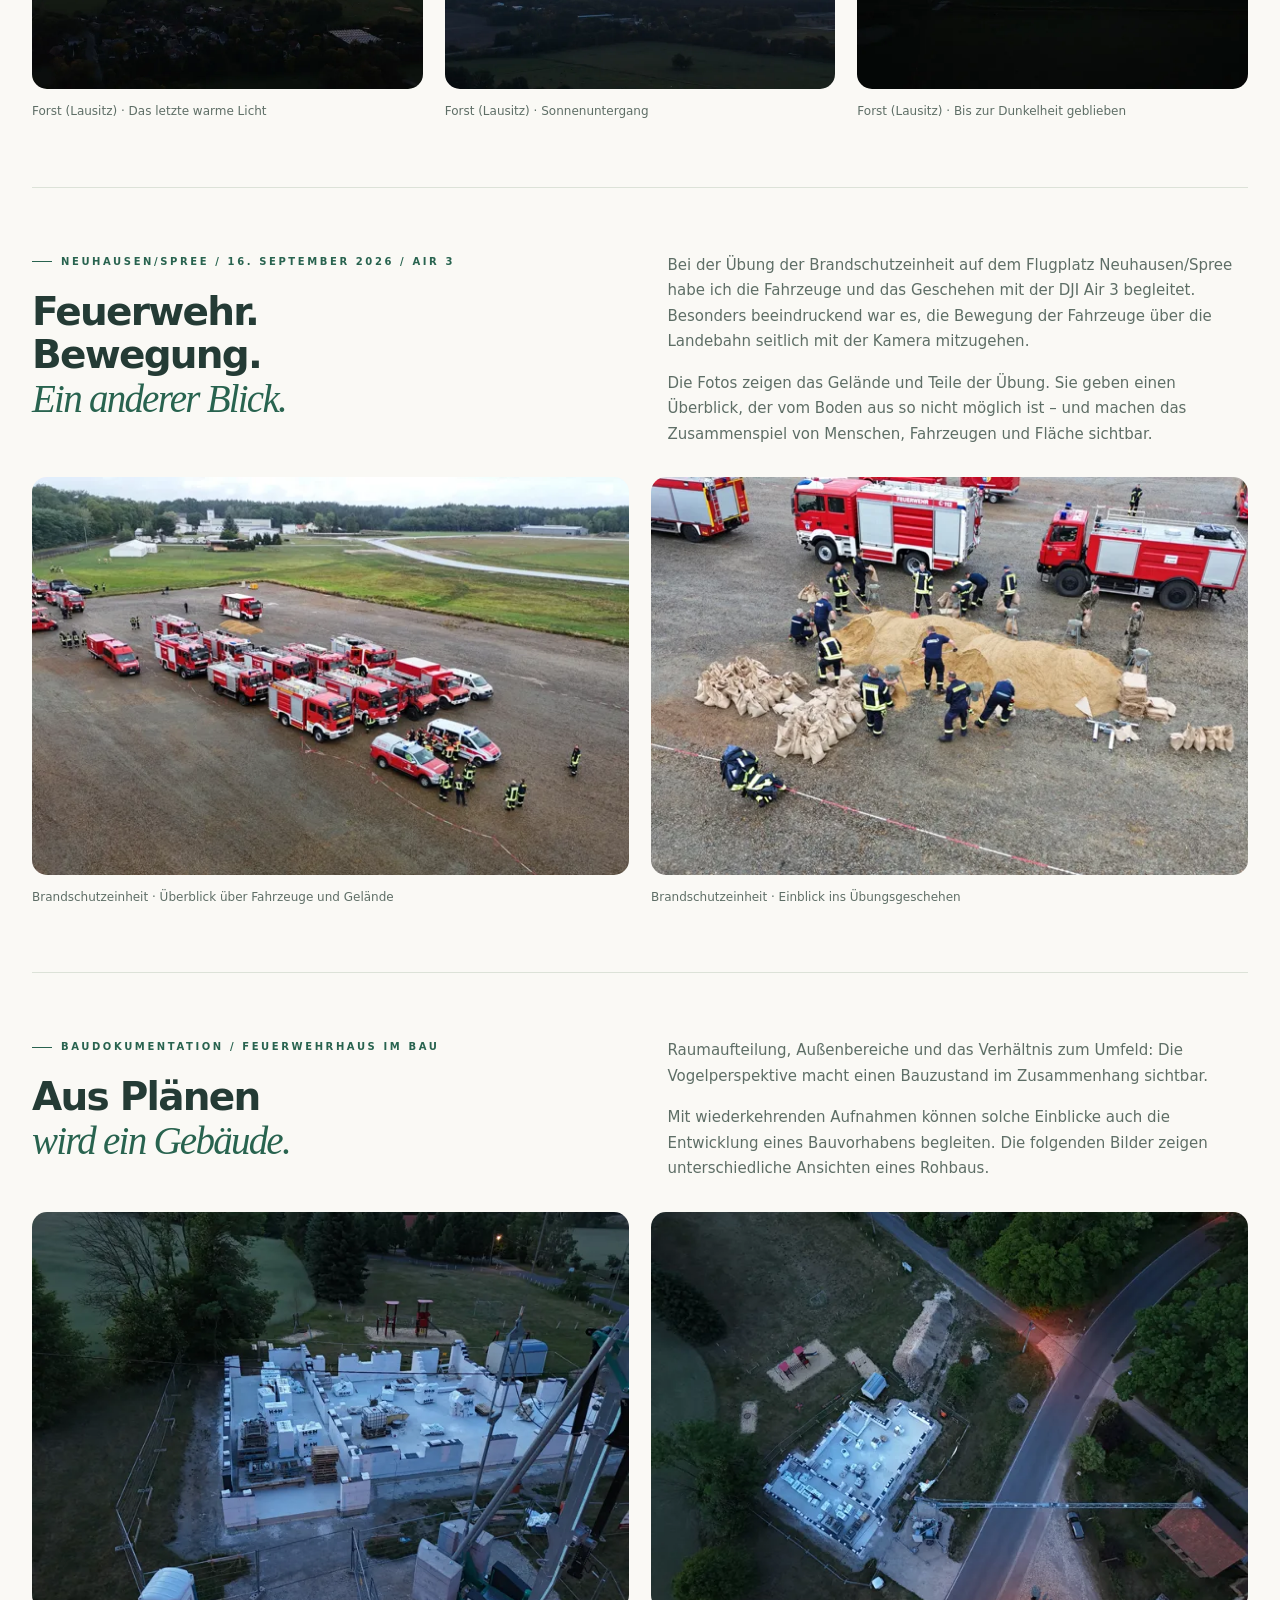
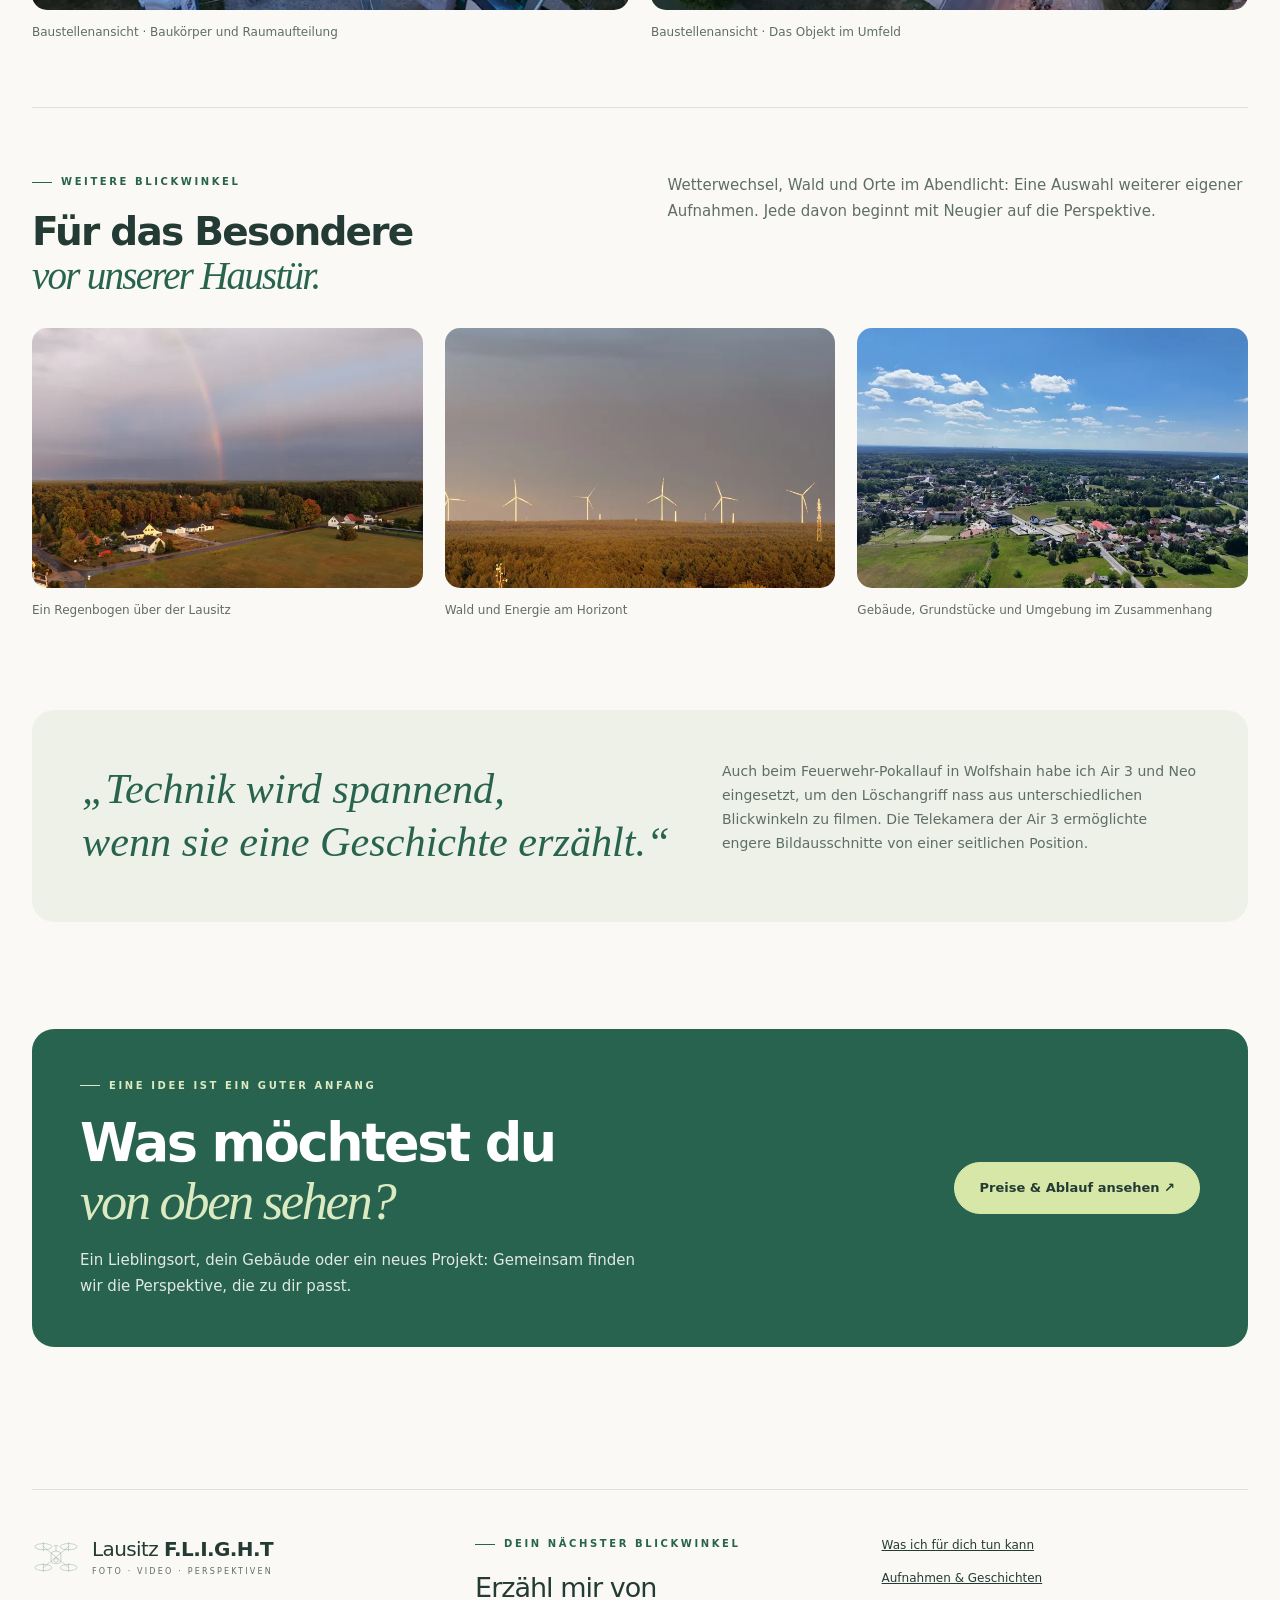
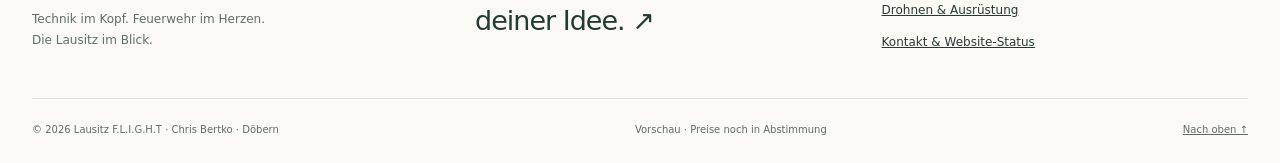
==== commit 21acf22b: "Redesign Lausitz F.L.I.G.H.T with light styling, personal stories and curated photography" ====
--- a/aufnahmen.html
+++ b/aufnahmen.html
@@ -1 +1,8 @@
-<!doctype html><html lang="de"><head><meta charset="utf-8"><meta name="viewport" content="width=device-width,initial-scale=1"><meta name="robots" content="noindex,follow"><meta name="theme-color" content="#101c24"><meta name="description" content="LausitzFlight – Foto- und Videoaufnahmen aus der Luft. Landschaft, Immobilien, Unternehmen und Baudokumentation in der Lausitz."><title>Aufnahmen | LausitzFlight</title><link rel="stylesheet" href="style.css"><script src="site.js" defer></script></head><body><div id="site-header"></div><main id="inhalt" class="wrap"><div class="page-intro"><span class="eyebrow">Aufnahmen / Einblicke</span><h1>Die Lausitz.<br><em>Immer wieder anders.</em></h1><p class="lead">Wälder, Wiesen und besondere Lichtmomente: eigene Luftaufnahmen aus der Lausitz und Einblicke in die Dokumentation eines Bauvorhabens.</p></div><section class="section" id="feuerwehrhaus"><span class="eyebrow">Einblicke / Baudokumentation</span><h2>Feuerwehrhaus im Bau.</h2><p class="lead">Ein Gebäude aus verschiedenen Blickwinkeln: Dachfläche, Baukörper und Umgebung werden aus der Luft im Zusammenhang sichtbar.</p><div class="grid build-gallery"><figure class="card photo-card"><a class="photo-open" href="assets/bau-dach.webp" aria-label="Dach und Baukörper – Bild groß ansehen"><img src="assets/bau-dach.webp" alt="Blick auf Dachfläche, Gerüst und Außenbereiche des Feuerwehrhauses im Bau." width="910" height="512" loading="lazy" decoding="async"></a><figcaption class="photo-copy"><span class="num">STANDBILD AUS VIDEO</span><h3>Dach und Baukörper</h3><p>Blick auf Dachfläche, Gerüst und Außenbereiche des Feuerwehrhauses im Bau.</p></figcaption></figure><figure class="card photo-card"><a class="photo-open" href="assets/bau-ueberblick.webp" aria-label="Ein anderer Blickwinkel – Bild groß ansehen"><img src="assets/bau-ueberblick.webp" alt="Der Baukörper und die angrenzenden Flächen aus einer zweiten Perspektive." width="910" height="512" loading="lazy" decoding="async"></a><figcaption class="photo-copy"><span class="num">STANDBILD AUS VIDEO</span><h3>Ein anderer Blickwinkel</h3><p>Der Baukörper und die angrenzenden Flächen aus einer zweiten Perspektive.</p></figcaption></figure><figure class="card photo-card"><a class="photo-open" href="assets/bau-umfeld.webp" aria-label="Das Gebäude im Umfeld – Bild groß ansehen"><img src="assets/bau-umfeld.webp" alt="Eine weitere Ansicht zeigt das Feuerwehrhaus und seine Umgebung." width="910" height="512" loading="lazy" decoding="async"></a><figcaption class="photo-copy"><span class="num">STANDBILD AUS VIDEO</span><h3>Das Gebäude im Umfeld</h3><p>Eine weitere Ansicht zeigt das Feuerwehrhaus und seine Umgebung.</p></figcaption></figure></div><p class="muted">Die Bilder wurden aus eigenen Drohnenvideos entnommen. Sie zeigen unterschiedliche Ansichten des Objekts, keine zeitliche Abfolge verschiedener Bauphasen.</p></section><section class="section photo-section"><div class="grid two"><article class="card photo-card"><a class="photo-open" href="assets/abendsonne.webp" aria-label="Goldene Stunde – Bild groß öffnen"><img src="assets/abendsonne.webp" srcset="assets/abendsonne-768.webp 768w, assets/abendsonne.webp 1536w" sizes="(max-width:540px) 100vw, 50vw" alt="Luftaufnahme einer Ortschaft mit Sonnenuntergang" width="1536" height="1024" loading="lazy" decoding="async"></a><div class="photo-copy"><span class="num">EIGENE LUFTAUFNAHME</span><h2>Goldene Stunde</h2><p>Eine Ortschaft, umgeben von Wald und Wiesen, im Licht der untergehenden Sonne.</p><a class="text-link" href="assets/abendsonne.webp">Bild groß ansehen ↗</a></div></article><article class="card photo-card"><a class="photo-open" href="assets/regenbogen.webp" aria-label="Zwischen Sonne und Regen – Bild groß öffnen"><img src="assets/regenbogen.webp" srcset="assets/regenbogen-768.webp 768w, assets/regenbogen.webp 1536w" sizes="(max-width:540px) 100vw, 50vw" alt="Regenbogen über einer Ortschaft und herbstlichem Wald" width="1536" height="1024" loading="lazy" decoding="async"></a><div class="photo-copy"><span class="num">EIGENE LUFTAUFNAHME</span><h2>Zwischen Sonne und Regen</h2><p>Ein Regenbogen über herbstlichen Wäldern und den Häusern am Ortsrand.</p><a class="text-link" href="assets/regenbogen.webp">Bild groß ansehen ↗</a></div></article><article class="card photo-card"><a class="photo-open" href="assets/abendlandschaft.webp" aria-label="Weite im Abendlicht – Bild groß öffnen"><img src="assets/abendlandschaft.webp" srcset="assets/abendlandschaft-768.webp 768w, assets/abendlandschaft.webp 1536w" sizes="(max-width:540px) 100vw, 50vw" alt="Weite Wiesen und Wald unter orangefarbenem Abendhimmel" width="1536" height="1024" loading="lazy" decoding="async"></a><div class="photo-copy"><span class="num">EIGENE LUFTAUFNAHME</span><h2>Weite im Abendlicht</h2><p>Wiesen, Wälder und Häuser unter einem farbigen Abendhimmel.</p><a class="text-link" href="assets/abendlandschaft.webp">Bild groß ansehen ↗</a></div></article><article class="card photo-card"><a class="photo-open" href="assets/sonnenuntergang.webp" aria-label="Der letzte Sonnenstrahl – Bild groß öffnen"><img src="assets/sonnenuntergang.webp" srcset="assets/sonnenuntergang-768.webp 768w, assets/sonnenuntergang.webp 1536w" sizes="(max-width:540px) 100vw, 50vw" alt="Sonne am Horizont über einer Ortschaft und Wald" width="1536" height="1024" loading="lazy" decoding="async"></a><div class="photo-copy"><span class="num">EIGENE LUFTAUFNAHME</span><h2>Der letzte Sonnenstrahl</h2><p>Die tief stehende Sonne taucht den Horizont in warmes Licht.</p><a class="text-link" href="assets/sonnenuntergang.webp">Bild groß ansehen ↗</a></div></article></div></section><section class="section"><div class="cta"><div><h2>Deine Idee. Ein neuer Blickwinkel.</h2><p>Von der ersten Idee bis zur passenden Aufnahme.</p></div><a class="button" href="kontakt.html">Zum Kontakt ↗</a></div></section></main><div id="site-footer"></div><noscript><p class="wrap">Navigation: <a href="index.html">Start</a> · <a href="leistungen.html">Leistungen</a> · <a href="aufnahmen.html">Aufnahmen</a> · <a href="drohnen.html">Drohnenflotte</a> · <a href="ueber-mich.html">Über mich</a> · <a href="kontakt.html">Kontakt</a></p></noscript></body></html>+<!doctype html>
+<html lang="de"><head><meta charset="utf-8"><meta name="viewport" content="width=device-width,initial-scale=1"><meta name="robots" content="noindex,follow"><meta name="theme-color" content="#faf9f5"><meta name="description" content="Eigene Drohnenaufnahmen und Geschichten: Forst (Lausitz) im Abendlicht, Senftenberger See, Feuerwehrübung in Neuhausen/Spree und Bauvorhaben."><meta property="og:title" content="Luftbilder & Projekte aus der Lausitz | Lausitz F.L.I.G.H.T"><meta property="og:description" content="Eigene Drohnenaufnahmen und Geschichten: Forst (Lausitz) im Abendlicht, Senftenberger See, Feuerwehrübung in Neuhausen/Spree und Bauvorhaben."><meta property="og:type" content="website"><meta property="og:image" content="https://crissxcross007.github.io/LausitzFlight/assets/see-tuerkis.webp"><title>Luftbilder & Projekte aus der Lausitz | Lausitz F.L.I.G.H.T</title><link rel="canonical" href="https://crissxcross007.github.io/LausitzFlight/aufnahmen.html"><link rel="stylesheet" href="style.css?v=20261022"><script src="site.js?v=20261022" defer></script></head><body><div id="site-header"></div><main id="inhalt" class="wrap"><div class="page-intro"><span class="eyebrow">Einblicke & Projekte / Selbst erlebt</span><h1>Unsere Region.<br><em>Meine Perspektive.</em></h1><p class="lead">Hier bekommst du einen Eindruck davon, was ich am Fliegen liebe – und wie Bilder aus der Luft Landschaften, Abläufe und Bauvorhaben verständlich machen.</p></div><div class="filter-bar"><a href="#landschaft">Landschaft & Wasser</a><a href="#forst">Forst im Abendlicht</a><a href="#neuhausen">Feuerwehr in Bewegung</a><a href="#feuerwehrhaus">Bauvorhaben</a></div>
+<section class="project" id="landschaft"><div class="project-heading"><div><span class="eyebrow">Landschaft / Lausitz</span><h2>Wasser, Wald<br><em>und ein freier Kopf.</em></h2></div><p>Die Kamera hebt ab – und vertraute Landschaften werden zu Mustern aus Farben, Linien und Licht. Diese Aufnahmen stehen für die ruhigen Momente, die mich immer wieder nach draußen ziehen.</p></div><div class="gallery "><figure><a href="assets/see-tuerkis.webp" data-lightbox data-caption="See und Wald aus der Vogelperspektive" aria-label="Türkisfarbener See im Wald – vergrößern"><img src="assets/see-tuerkis.webp" srcset="assets/see-tuerkis-sm.webp 720w, assets/see-tuerkis.webp 1600w" sizes="(max-width:520px) 100vw, (max-width:800px) 50vw, 33vw" alt="Türkisfarbener See im Wald" width="1600" height="902" loading="lazy" decoding="async"></a><figcaption>See und Wald aus der Vogelperspektive</figcaption></figure><figure><a href="assets/flusslandschaft.webp" data-lightbox data-caption="Wasser und Weite in der Lausitz" aria-label="Flusslauf mit grünen Ufern und Feldern – vergrößern"><img src="assets/flusslandschaft.webp" srcset="assets/flusslandschaft-sm.webp 720w, assets/flusslandschaft.webp 1600w" sizes="(max-width:520px) 100vw, (max-width:800px) 50vw, 33vw" alt="Flusslauf mit grünen Ufern und Feldern" width="1600" height="1200" loading="lazy" decoding="async"></a><figcaption>Wasser und Weite in der Lausitz</figcaption></figure><figure><a href="assets/senftenberger-see.webp" data-lightbox data-caption="Senftenberger See · Herbst 2026" aria-label="Herbstliches Ufer des Senftenberger Sees – vergrößern"><img src="assets/senftenberger-see.webp" srcset="assets/senftenberger-see-sm.webp 720w, assets/senftenberger-see.webp 1536w" sizes="(max-width:520px) 100vw, (max-width:800px) 50vw, 33vw" alt="Herbstliches Ufer des Senftenberger Sees" width="1536" height="1024" loading="lazy" decoding="async"></a><figcaption>Senftenberger See · Herbst 2026</figcaption></figure></div></section>
+<section class="project" id="forst"><div class="project-heading"><div><span class="eyebrow">Forst (Lausitz) / Oktober 2026 / Mavic 4 Pro</span><h2>Der Abend war<br><em>noch nicht zu Ende.</em></h2></div><div><p>Erst warmes Licht über den Wäldern, dann ein farbiger Himmel – und schließlich die Lichter der Stadt. An diesem Abend in Forst bin ich bis zum Einbruch der Dunkelheit geblieben.</p><p>Solche Momente lassen sich nicht auf Knopfdruck bestellen. Manchmal lohnt es sich, noch ein bisschen zu warten und genauer hinzuschauen.</p></div></div><div class="gallery "><figure><a href="assets/forst-abend.webp" data-lightbox data-caption="Forst (Lausitz) · Das letzte warme Licht" aria-label="Sonnenuntergang über Forst (Lausitz) im Oktober – vergrößern"><img src="assets/forst-abend.webp" srcset="assets/forst-abend-sm.webp 720w, assets/forst-abend.webp 1536w" sizes="(max-width:520px) 100vw, (max-width:800px) 50vw, 33vw" alt="Sonnenuntergang über Forst (Lausitz) im Oktober" width="1536" height="1024" loading="lazy" decoding="async"></a><figcaption>Forst (Lausitz) · Das letzte warme Licht</figcaption></figure><figure><a href="assets/forst-sonnenuntergang.webp" data-lightbox data-caption="Forst (Lausitz) · Sonnenuntergang" aria-label="Farbiger Abendhimmel über Forst – vergrößern"><img src="assets/forst-sonnenuntergang.webp" srcset="assets/forst-sonnenuntergang-sm.webp 720w, assets/forst-sonnenuntergang.webp 1536w" sizes="(max-width:520px) 100vw, (max-width:800px) 50vw, 33vw" alt="Farbiger Abendhimmel über Forst" width="1536" height="1152" loading="lazy" decoding="async"></a><figcaption>Forst (Lausitz) · Sonnenuntergang</figcaption></figure><figure><a href="assets/forst-nacht.webp" data-lightbox data-caption="Forst (Lausitz) · Bis zur Dunkelheit geblieben" aria-label="Lichter von Forst in der Abenddämmerung – vergrößern"><img src="assets/forst-nacht.webp" srcset="assets/forst-nacht-sm.webp 720w, assets/forst-nacht.webp 1536w" sizes="(max-width:520px) 100vw, (max-width:800px) 50vw, 33vw" alt="Lichter von Forst in der Abenddämmerung" width="1536" height="1024" loading="lazy" decoding="async"></a><figcaption>Forst (Lausitz) · Bis zur Dunkelheit geblieben</figcaption></figure></div><div data-video="forst"></div></section>
+<section class="project" id="neuhausen"><div class="project-heading"><div><span class="eyebrow">Neuhausen/Spree / 16. September 2026 / Air 3</span><h2>Feuerwehr.<br>Bewegung.<br><em>Ein anderer Blick.</em></h2></div><div><p>Bei der Übung der Brandschutzeinheit auf dem Flugplatz Neuhausen/Spree habe ich die Fahrzeuge und das Geschehen mit der DJI Air 3 begleitet. Besonders beeindruckend war es, die Bewegung der Fahrzeuge über die Landebahn seitlich mit der Kamera mitzugehen.</p><p>Die Fotos zeigen das Gelände und Teile der Übung. Sie geben einen Überblick, der vom Boden aus so nicht möglich ist – und machen das Zusammenspiel von Menschen, Fahrzeugen und Fläche sichtbar.</p></div></div><div class="gallery two"><figure><a href="assets/neuhausen-kolonne.webp" data-lightbox data-caption="Brandschutzeinheit · Überblick über Fahrzeuge und Gelände" aria-label="Feuerwehrfahrzeuge auf dem Flugplatz Neuhausen/Spree – vergrößern"><img src="assets/neuhausen-kolonne.webp" srcset="assets/neuhausen-kolonne-sm.webp 720w, assets/neuhausen-kolonne.webp 1600w" sizes="(max-width:520px) 100vw, (max-width:800px) 50vw, 33vw" alt="Feuerwehrfahrzeuge auf dem Flugplatz Neuhausen/Spree" width="1600" height="900" loading="lazy" decoding="async"></a><figcaption>Brandschutzeinheit · Überblick über Fahrzeuge und Gelände</figcaption></figure><figure><a href="assets/neuhausen-uebung.webp" data-lightbox data-caption="Brandschutzeinheit · Einblick ins Übungsgeschehen" aria-label="Feuerwehrkräfte und Fahrzeuge bei der Übung – vergrößern"><img src="assets/neuhausen-uebung.webp" srcset="assets/neuhausen-uebung-sm.webp 720w, assets/neuhausen-uebung.webp 1600w" sizes="(max-width:520px) 100vw, (max-width:800px) 50vw, 33vw" alt="Feuerwehrkräfte und Fahrzeuge bei der Übung" width="1600" height="900" loading="lazy" decoding="async"></a><figcaption>Brandschutzeinheit · Einblick ins Übungsgeschehen</figcaption></figure></div><div data-video="neuhausen"></div></section>
+<section class="project" id="feuerwehrhaus"><div class="project-heading"><div><span class="eyebrow">Baudokumentation / Feuerwehrhaus im Bau</span><h2>Aus Plänen<br><em>wird ein Gebäude.</em></h2></div><div><p>Raumaufteilung, Außenbereiche und das Verhältnis zum Umfeld: Die Vogelperspektive macht einen Bauzustand im Zusammenhang sichtbar.</p><p>Mit wiederkehrenden Aufnahmen können solche Einblicke auch die Entwicklung eines Bauvorhabens begleiten. Die folgenden Bilder zeigen unterschiedliche Ansichten eines Rohbaus.</p></div></div><div class="gallery two"><figure><a href="assets/bau-rohbau.webp" data-lightbox data-caption="Baustellenansicht · Baukörper und Raumaufteilung" aria-label="Rohbau eines Feuerwehrhauses mit sichtbaren Innenräumen – vergrößern"><img src="assets/bau-rohbau.webp" srcset="assets/bau-rohbau-sm.webp 720w, assets/bau-rohbau.webp 1600w" sizes="(max-width:520px) 100vw, (max-width:800px) 50vw, 33vw" alt="Rohbau eines Feuerwehrhauses mit sichtbaren Innenräumen" width="1600" height="1200" loading="lazy" decoding="async"></a><figcaption>Baustellenansicht · Baukörper und Raumaufteilung</figcaption></figure><figure><a href="assets/bau-uebersicht.webp" data-lightbox data-caption="Baustellenansicht · Das Objekt im Umfeld" aria-label="Baustelle mit Kran und angrenzender Straße aus der Luft – vergrößern"><img src="assets/bau-uebersicht.webp" srcset="assets/bau-uebersicht-sm.webp 720w, assets/bau-uebersicht.webp 1600w" sizes="(max-width:520px) 100vw, (max-width:800px) 50vw, 33vw" alt="Baustelle mit Kran und angrenzender Straße aus der Luft" width="1600" height="1200" loading="lazy" decoding="async"></a><figcaption>Baustellenansicht · Das Objekt im Umfeld</figcaption></figure></div></section>
+<section class="project"><div class="project-heading"><div><span class="eyebrow">Weitere Blickwinkel</span><h2>Für das Besondere<br><em>vor unserer Haustür.</em></h2></div><p>Wetterwechsel, Wald und Orte im Abendlicht: Eine Auswahl weiterer eigener Aufnahmen. Jede davon beginnt mit Neugier auf die Perspektive.</p></div><div class="gallery "><figure><a href="assets/regenbogen.webp" data-lightbox data-caption="Ein Regenbogen über der Lausitz" aria-label="Regenbogen über herbstlichen Wäldern und Häusern – vergrößern"><img src="assets/regenbogen.webp" srcset="assets/regenbogen-sm.webp 720w, assets/regenbogen.webp 1600w" sizes="(max-width:520px) 100vw, (max-width:800px) 50vw, 33vw" alt="Regenbogen über herbstlichen Wäldern und Häusern" width="1600" height="1066" loading="lazy" decoding="async"></a><figcaption>Ein Regenbogen über der Lausitz</figcaption></figure><figure><a href="assets/windraeder.webp" data-lightbox data-caption="Wald und Energie am Horizont" aria-label="Windräder hinter herbstlichem Wald – vergrößern"><img src="assets/windraeder.webp" srcset="assets/windraeder-sm.webp 720w, assets/windraeder.webp 1600w" sizes="(max-width:520px) 100vw, (max-width:800px) 50vw, 33vw" alt="Windräder hinter herbstlichem Wald" width="1600" height="1200" loading="lazy" decoding="async"></a><figcaption>Wald und Energie am Horizont</figcaption></figure><figure><a href="assets/ort-aus-der-luft.webp" data-lightbox data-caption="Gebäude, Grundstücke und Umgebung im Zusammenhang" aria-label="Ortschaft und Felder aus der Luft – vergrößern"><img src="assets/ort-aus-der-luft.webp" srcset="assets/ort-aus-der-luft-sm.webp 720w, assets/ort-aus-der-luft.webp 1600w" sizes="(max-width:520px) 100vw, (max-width:800px) 50vw, 33vw" alt="Ortschaft und Felder aus der Luft" width="1600" height="1200" loading="lazy" decoding="async"></a><figcaption>Gebäude, Grundstücke und Umgebung im Zusammenhang</figcaption></figure></div></section>
+<section class="quote-band"><blockquote>„Technik wird spannend,<br>wenn sie eine Geschichte erzählt.“</blockquote><div><p>Auch beim Feuerwehr-Pokallauf in Wolfshain habe ich Air 3 und Neo eingesetzt, um den Löschangriff nass aus unterschiedlichen Blickwinkeln zu filmen. Die Telekamera der Air 3 ermöglichte engere Bildausschnitte von einer seitlichen Position.</p><div data-video="wolfshain"></div></div></section><section class="section"><div class="cta"><div><span class="eyebrow">Eine Idee ist ein guter Anfang</span><h2>Was möchtest du<br><em>von oben sehen?</em></h2><p>Ein Lieblingsort, dein Gebäude oder ein neues Projekt: Gemeinsam finden wir die Perspektive, die zu dir passt.</p></div><a class="button" href="kontakt.html">Preise & Ablauf ansehen ↗</a></div></section></main><div id="site-footer"></div><noscript><p class="wrap noscript-nav">Navigation: <a href="index.html">Start</a> · <a href="leistungen.html">Leistungen</a> · <a href="aufnahmen.html">Einblicke & Projekte</a> · <a href="ueber-mich.html">Über mich</a> · <a href="kontakt.html">Preise & Kontakt</a></p></noscript></body></html>
--- a/style.css
+++ b/style.css
@@ -1,5 +1 @@
-:root{--bg:#101c24;--surface:#162630;--ink:#f3f4eb;--muted:#afbec5;--accent:#c6f277;--line:#ffffff21;color-scheme:dark}*{box-sizing:border-box}html{scroll-behavior:smooth}body{margin:0;background:var(--bg);color:var(--ink);font:16px/1.65 system-ui,-apple-system,"Segoe UI",sans-serif}a{color:inherit}button{font:inherit}a,button{-webkit-tap-highlight-color:transparent}a:focus-visible,button:focus-visible{outline:3px solid var(--accent);outline-offset:5px}.wrap,.site-header,.site-footer{width:min(1200px,calc(100% - 48px));margin:auto}.site-header{min-height:100px;display:flex;align-items:center;justify-content:space-between;gap:24px;border-bottom:1px solid var(--line)}.brand{display:flex;align-items:center;text-decoration:none;font-weight:800;font-size:24px;letter-spacing:-1px;white-space:nowrap}.brand span{color:var(--accent)}.brand svg{width:36px;height:36px;margin-right:9px;color:var(--accent)}nav{display:flex;align-items:center;gap:23px}nav a{text-decoration:none;font-size:14px;color:var(--muted)}nav a:hover,nav a[aria-current]{color:var(--accent)}nav .nav-contact{border:1px solid var(--line);padding:10px 17px;border-radius:30px}.menu-toggle{display:none}.skip{position:absolute;left:20px;top:-80px;z-index:10;background:var(--accent);color:var(--bg);padding:12px}.skip:focus{top:12px}.eyebrow{text-transform:uppercase;letter-spacing:3px;color:var(--accent);font-size:11px;font-weight:800}.hero{padding:92px 0 70px;display:grid;grid-template-columns:1.25fr 1fr;gap:50px;align-items:center}h1,h2,h3,p{margin-top:0}h1{font-size:clamp(44px,6.2vw,82px);line-height:1.05;letter-spacing:-.055em;margin:23px 0 27px}h1 em{font-style:normal;color:var(--accent)}.lead{font-size:19px;color:var(--muted);max-width:660px}.actions{display:flex;align-items:center;flex-wrap:wrap;gap:24px;margin-top:30px}.button{display:inline-block;padding:13px 23px;border-radius:30px;text-decoration:none;background:var(--accent);color:var(--bg);font-size:14px;font-weight:750}.button:hover{background:#e0ffa8}.text-link{text-decoration:none;border-bottom:1px solid var(--accent);padding-bottom:3px;font-size:14px}.visual{position:relative;min-height:440px;background:radial-gradient(ellipse at 65% 30%,#8caa5e30,transparent 55%),linear-gradient(150deg,#223b46,#12232c);border:1px solid var(--line);border-radius:140px 16px 16px 16px;overflow:hidden;display:flex;align-items:center;justify-content:center}.visual:before,.visual:after{content:"";position:absolute;border:1px solid #c6f27722;border-radius:50%;width:330px;height:330px}.visual:after{width:230px;height:230px}.flightmark{width:170px;z-index:1;color:var(--accent)}.visual-label{position:absolute;bottom:23px;left:25px;color:var(--muted);font-size:11px;letter-spacing:2px;text-transform:uppercase}.visual-top{position:absolute;right:24px;top:24px;font:12px monospace;color:var(--accent)}.strip{display:flex;gap:30px;justify-content:space-between;border-top:1px solid var(--line);border-bottom:1px solid var(--line);padding:20px 0;color:var(--muted);font-size:12px;letter-spacing:1px;text-transform:uppercase}.strip b{color:var(--ink)}.section{padding:75px 0}.section-head{display:flex;justify-content:space-between;align-items:end;gap:30px;margin-bottom:30px}h2{font-size:clamp(30px,4vw,45px);line-height:1.15;letter-spacing:-.04em;margin:12px 0 20px}h3{font-size:23px;line-height:1.25;letter-spacing:-.025em;margin:15px 0}.muted,.card p{color:var(--muted)}.grid{display:grid;grid-template-columns:repeat(3,minmax(0,1fr));gap:20px}.grid.two{grid-template-columns:repeat(2,minmax(0,1fr))}.card{background:var(--surface);border:1px solid var(--line);border-radius:14px;padding:28px}.card p:last-child{margin-bottom:0}.num{font:12px monospace;color:var(--accent)}.tag{font-size:10px;font-weight:700;text-transform:uppercase;letter-spacing:1.5px;color:var(--accent)}.card .tag{display:block;margin-top:25px}.page-intro{padding:75px 0 35px;max-width:900px}.page-intro h1{font-size:clamp(43px,6vw,72px)}.service{display:grid;grid-template-columns:90px 1fr 1fr;gap:30px;border-top:1px solid var(--line);padding:38px 0}.service h2{font-size:30px;margin:0 0 12px}.service p{color:var(--muted);margin-bottom:0}.service ul{margin:0;padding-left:20px;color:var(--muted)}.notice{border-left:3px solid var(--accent);padding:17px 23px;background:#c6f27707;color:var(--muted);margin:30px 0}.cta{background:var(--accent);color:var(--bg);border-radius:16px;padding:42px;display:flex;align-items:center;justify-content:space-between;gap:25px}.cta h2{margin:0 0 10px}.cta p{margin:0}.cta .button{background:var(--bg);color:var(--ink);white-space:nowrap}.placeholder{background:linear-gradient(135deg,#243c47,#14242c);border:1px dashed #afbec54d;min-height:200px;border-radius:9px;display:flex;flex-direction:column;align-items:center;justify-content:center;text-align:center;padding:20px;gap:8px;margin-bottom:23px;color:var(--muted)}.placeholder svg{width:72px;height:72px;stroke:var(--accent);fill:none;stroke-width:1.3}.placeholder small{text-transform:uppercase;letter-spacing:2px;font-size:10px}.placeholder strong{color:var(--ink);font-size:18px}.wide-placeholder{min-height:290px}.portrait{min-height:390px}.split{display:grid;grid-template-columns:1fr 1fr;gap:50px;align-items:center}.steps{counter-reset:steps}.steps p{border-top:1px solid var(--line);padding-top:20px}.site-footer{border-top:1px solid var(--line);margin-top:70px;padding:38px 0 25px}.footer-top{display:flex;justify-content:space-between;gap:30px;align-items:start;padding-bottom:35px}.footer-top p{color:var(--muted);font-size:14px}.footer-top>a:last-child{font-size:14px}.footer-bottom{border-top:1px solid var(--line);padding-top:20px;display:flex;justify-content:space-between;gap:20px;color:var(--muted);font-size:11px}.load-error{padding:20px}.contact-status{font-size:14px}.prose{max-width:750px}.prose p{color:var(--muted)}@media(max-width:1000px){nav{gap:13px}.site-header{gap:15px}.brand{font-size:21px}.hero{gap:25px}.visual{min-height:390px}}@media(max-width:800px){.site-header{position:relative;min-height:84px;flex-wrap:wrap}.menu-toggle{display:block;background:none;border:1px solid var(--line);color:var(--ink);border-radius:30px;padding:8px 16px;font-size:14px}nav{display:none;width:100%;padding:10px 0 22px;flex-direction:column;align-items:stretch}nav.open{display:flex}nav a{padding:9px}.hero{grid-template-columns:1fr;padding:55px 0 45px}.visual{min-height:320px;border-top-left-radius:90px}.grid{grid-template-columns:1fr 1fr}.strip{flex-wrap:wrap;gap:15px}.service{grid-template-columns:40px 1fr}.service ul{grid-column:2}.section{padding:50px 0}.split{gap:25px}.cta{align-items:start;flex-direction:column}.footer-top,.footer-bottom{flex-wrap:wrap}}@media(max-width:540px){.wrap,.site-header,.site-footer{width:calc(100% - 36px)}.grid,.grid.two,.split{grid-template-columns:1fr}.page-intro{padding-top:45px}.section-head{display:block}.card{padding:23px}.cta{padding:28px}.footer-top{flex-direction:column;gap:15px}.footer-top p{margin-bottom:0}.footer-bottom{flex-direction:column;gap:10px}.service{gap:14px}.service h2{font-size:26px}.lead{font-size:17px}h1{font-size:49px}.visual{min-height:300px}.portrait{min-height:250px}}@media(prefers-reduced-motion:reduce){html{scroll-behavior:auto}}
-/* Eigene Luftaufnahmen */
-.hero-photo{margin:0;min-width:0;position:relative;border-radius:110px 16px 16px 16px;overflow:hidden;border:1px solid var(--line);height:460px}.hero-photo img{width:100%;height:100%;display:block;object-fit:cover;object-position:54% center}.hero-photo figcaption{position:absolute;bottom:0;left:0;right:0;padding:50px 24px 20px;background:linear-gradient(transparent,#08131ae6);font-size:11px;letter-spacing:1px;color:#fff}.photo-card{padding:0;overflow:hidden}.photo-open{display:block;overflow:hidden}.photo-open img{width:100%;height:auto;aspect-ratio:3/2;object-fit:cover;display:block;transition:transform .25s}.photo-open:hover img{transform:scale(1.025)}.photo-copy{padding:25px}.photo-copy h2{font-size:28px}.photo-copy p{margin-bottom:18px}@media(max-width:800px){.hero-photo{height:350px;border-top-left-radius:70px}}@media(max-width:540px){.hero-photo{height:300px}.photo-copy{padding:22px}}@media(prefers-reduced-motion:reduce){.photo-open img{transition:none}}
-
-.build-gallery figure{margin:0}.build-gallery img{aspect-ratio:910/512;object-fit:contain}.build-gallery .photo-copy{padding:22px}.build-gallery p{font-size:14px}
+:root{--paper:#faf9f5;--white:#fff;--ink:#243b35;--muted:#5e6e66;--green:#28634f;--lime:#d7e7a7;--soft:#edf1e7;--sand:#eee9df;--line:#dce2d8;--radius:22px;color-scheme:light}*{box-sizing:border-box}html{scroll-behavior:smooth;scroll-padding-top:105px}body{margin:0;background:var(--paper);color:var(--ink);font:16px/1.7 system-ui,-apple-system,"Segoe UI",sans-serif}a{color:inherit}button,input,textarea,select{font:inherit}button,a{-webkit-tap-highlight-color:transparent}img{max-width:100%;height:auto;display:block}a:focus-visible,button:focus-visible,summary:focus-visible{outline:3px solid #99702e;outline-offset:5px}h1,h2,h3,p,figure{margin:0}h1,h2,h3{line-height:1.12;letter-spacing:-.045em;font-weight:650}h1{font-size:clamp(44px,6.8vw,91px)}h2{font-size:clamp(32px,4.1vw,53px)}h3{font-size:24px}p{margin-bottom:16px}p:last-child{margin-bottom:0}.wrap,.site-header,.site-footer{width:min(1220px,calc(100% - 64px));margin-inline:auto}.site-header{min-height:100px;display:flex;align-items:center;justify-content:space-between;gap:25px;border-bottom:1px solid var(--line);position:relative;z-index:5}.brand{display:inline-flex;align-items:center;gap:12px;text-decoration:none;white-space:nowrap}.brand-mark{width:48px;height:44px;color:var(--green)}.brand-mark svg{width:100%;height:100%}.brand-type{font-size:20px;letter-spacing:-.6px;line-height:1.2}.brand-type strong{font-weight:800}.brand-type small{display:block;font-size:8px;letter-spacing:2.2px;color:var(--muted);margin-top:6px}nav{display:flex;align-items:center;gap:25px}nav a{text-decoration:none;font-size:13px;font-weight:600;padding:10px 0}nav a:hover,nav a[aria-current]{color:var(--green);text-decoration:underline;text-underline-offset:7px}.nav-cta{background:var(--green);color:#fff;padding:12px 19px;border-radius:30px}nav .nav-cta:hover,nav .nav-cta[aria-current]{color:white}.menu-toggle{display:none}.skip{position:absolute;left:20px;top:-80px;z-index:20;background:var(--ink);color:#fff;padding:12px}.skip:focus{top:12px}.eyebrow{font-size:10px;font-weight:750;letter-spacing:2.6px;text-transform:uppercase;display:block;color:var(--green);margin-bottom:20px}.eyebrow:before{content:"";display:inline-block;background:currentColor;width:20px;height:1px;vertical-align:middle;margin-right:9px}em{font-family:Georgia,"Times New Roman",serif;font-weight:400;color:var(--green)}.lead{font-size:19px;color:var(--muted);line-height:1.7;max-width:660px;margin-top:25px}.hero{position:relative;display:grid;grid-template-columns:1.08fr 1fr;gap:36px;align-items:center;padding:70px 0 64px;isolation:isolate}.hero-copy{position:relative;z-index:1}.hero h1{max-width:680px}.hero-ghost{position:absolute;color:#3c7056;opacity:.065;width:570px;left:-95px;top:25px;z-index:-1;transform:rotate(-18deg);pointer-events:none}.hero-ghost svg{width:100%}.hero-mosaic{position:relative;padding:25px 0 55px 25px}.hero-main{height:475px;overflow:hidden;border-radius:160px 25px 25px 25px}.hero-main img{width:100%;height:100%;object-fit:cover}.hero-inset{position:absolute;bottom:0;left:-15px;width:56%;height:200px;border:8px solid var(--paper);border-radius:20px;overflow:hidden}.hero-inset img{width:100%;height:100%;object-fit:cover}.image-note{font-size:10px;letter-spacing:1px;text-transform:uppercase;position:absolute;bottom:14px;right:0;color:var(--muted);max-width:36%}.hero-stamp{position:absolute;right:-9px;top:0;border-radius:50%;width:104px;height:104px;display:flex;flex-direction:column;justify-content:center;align-items:center;background:var(--lime);font-size:9px;letter-spacing:2px;transform:rotate(8deg);box-shadow:0 6px 25px #263d3510}.hero-stamp b{font-family:Georgia,serif;font-size:31px;letter-spacing:-1px;font-weight:400}.actions{display:flex;flex-wrap:wrap;align-items:center;gap:24px;margin-top:30px}.button{display:inline-flex;gap:20px;align-items:center;justify-content:center;background:var(--green);border:1px solid var(--green);color:white;border-radius:30px;text-decoration:none;font-size:13px;font-weight:700;padding:14px 24px;cursor:pointer}.button:hover{background:var(--ink)}.button.light{background:var(--white);color:var(--ink);border-color:var(--line)}.text-link{font-size:13px;font-weight:650;text-decoration:none;border-bottom:1px solid var(--green);padding-bottom:4px}.text-link:hover{color:var(--green)}.micro{font-size:11px;color:var(--muted);margin-top:23px}.proof-strip{border-block:1px solid var(--line);display:grid;grid-template-columns:repeat(4,1fr);padding:22px 0;gap:20px;font-size:11px;color:var(--muted)}.proof-strip b{display:block;color:var(--ink);font-size:13px;margin-bottom:2px}.section{padding:82px 0}.section-head{display:flex;justify-content:space-between;align-items:end;gap:35px;margin-bottom:35px}.section-head p{max-width:390px;color:var(--muted);font-size:15px}.section-head h2{max-width:700px}.grid{display:grid;grid-template-columns:repeat(3,minmax(0,1fr));gap:22px}.grid.two{grid-template-columns:repeat(2,minmax(0,1fr))}.grid.five{grid-template-columns:repeat(5,minmax(0,1fr))}.benefit{padding:30px 28px;border-radius:var(--radius);background:var(--soft)}.benefit:nth-child(2){background:var(--sand)}.benefit:nth-child(3){background:#f0f0e9}.benefit h3{margin:24px 0 15px}.benefit p{font-size:14px;color:var(--muted)}.icon{width:34px;height:34px;stroke:var(--green);fill:none;stroke-width:1.5}.photo{overflow:hidden;border-radius:var(--radius);background:var(--soft)}.photo img{width:100%;height:100%;object-fit:cover}.service-card{padding:23px 18px;border-top:2px solid var(--green);display:flex;flex-direction:column;align-items:start}.service-card .num{font:11px monospace;color:var(--green);margin-bottom:35px}.service-card h3{font-size:21px;margin-bottom:16px;letter-spacing:-.035em}.service-card p{font-size:13px;color:var(--muted);margin-bottom:22px}.service-card a{margin-top:auto}.split{display:grid;grid-template-columns:1fr 1fr;gap:60px;align-items:center}.split .copy{max-width:530px}.copy h2{margin-bottom:25px}.copy p{color:var(--muted)}.wide-scene{height:400px}.story-grid{display:grid;grid-template-columns:1.2fr 1fr 1fr;gap:22px}.story-card{color:inherit;text-decoration:none}.story-card figure{height:245px}.story-card:first-child figure{height:310px}.story-card .tag{margin-top:20px}.story-card h3{margin:9px 0 12px}.story-card p{font-size:14px;color:var(--muted)}.tag{display:block;text-transform:uppercase;font-size:9px;font-weight:750;letter-spacing:1.6px;color:var(--green)}.quote-band{margin:25px 0;border-radius:var(--radius);background:var(--soft);padding:50px;display:grid;grid-template-columns:1.25fr 1fr;gap:45px;align-items:center}.quote-band blockquote{margin:0;font:italic clamp(28px,3.3vw,44px)/1.25 Georgia,serif;color:var(--green)}.quote-band p{color:var(--muted);font-size:14px}.portrait{height:480px;object-position:center 35%}.cta{background:var(--green);color:white;border-radius:var(--radius);padding:48px;display:flex;justify-content:space-between;align-items:center;gap:35px}.cta .eyebrow,.cta em{color:#dceac2}.cta p{font-size:15px;max-width:580px;color:#e1e9e3;margin-top:17px}.cta .button{background:var(--lime);color:var(--ink);border-color:var(--lime);white-space:nowrap}.page-intro{padding:70px 0 40px;max-width:920px}.page-intro h1{font-size:clamp(42px,6vw,74px)}.service-detail{padding:55px 0;border-top:1px solid var(--line)}.service-detail .photo{height:350px}.service-detail h2{margin:12px 0 23px;font-size:39px}.service-detail ul{padding-left:20px;color:var(--muted);margin-bottom:25px}.service-detail li{margin-bottom:8px}.service-detail:nth-of-type(even) .photo{order:2}.notice{background:var(--soft);border-left:3px solid var(--green);padding:20px 24px;border-radius:0 12px 12px 0;color:var(--muted);font-size:13px;margin-top:25px}.process{counter-reset:steps}.process article{border-top:1px solid var(--line);padding:25px 0}.process h3{margin:12px 0}.process p{color:var(--muted);font-size:14px}.gallery{display:grid;grid-template-columns:repeat(3,minmax(0,1fr));gap:22px}.gallery figure{margin:0}.gallery a{display:block;border-radius:15px;overflow:hidden}.gallery img{aspect-ratio:3/2;width:100%;object-fit:cover;transition:transform .3s}.gallery a:hover img{transform:scale(1.025)}figcaption{font-size:12px;color:var(--muted);padding-top:12px}.project{padding:65px 0;border-top:1px solid var(--line)}.project-heading{display:grid;grid-template-columns:1fr 1fr;gap:55px;margin-bottom:30px}.project-heading h2{font-size:39px}.project-heading p{color:var(--muted);font-size:15px}.project .gallery.two{grid-template-columns:1fr 1fr}.project-note{font-size:12px;color:var(--muted);margin-top:22px}.filter-bar{display:flex;gap:10px;flex-wrap:wrap;margin:0 0 35px}.filter-bar a{font-size:12px;padding:9px 16px;border:1px solid var(--line);border-radius:30px;text-decoration:none}.filter-bar a:hover{background:var(--soft)}.credentials{display:flex;gap:10px;flex-wrap:wrap;margin:25px 0}.credentials span{font-size:11px;padding:10px 14px;border:1px solid var(--line);border-radius:10px;background:white}.fleet-card{border:1px solid var(--line);background:white;border-radius:var(--radius);overflow:hidden}.fleet-card .photo{border-radius:0;height:250px}.fleet-card .photo img{object-position:center}.fleet-copy{padding:26px}.fleet-copy h3{margin:10px 0 15px}.fleet-copy p{font-size:14px;color:var(--muted)}.spec{font-size:11px!important;border-top:1px solid var(--line);padding-top:15px;margin-top:20px!important}.fleet-illustration{height:250px;display:grid;place-items:center;background:var(--soft);color:var(--green)}.fleet-illustration svg{width:130px;height:130px}.fleet-illustration small{font-size:10px;color:var(--muted)}.price-card{border:1px solid var(--line);padding:28px;border-radius:var(--radius);background:white}.price-card h3{font-size:24px;margin:15px 0 18px}.price{font-size:47px;line-height:1;font-weight:650;letter-spacing:-2px;margin-bottom:20px}.price small{font-size:14px;letter-spacing:0;font-weight:400}.price-card ul{padding-left:18px;font-size:13px;color:var(--muted);margin:20px 0}.price-card li{margin-bottom:8px}.draft{font-size:11px;color:#6e5328;background:#f6eddb;padding:8px 13px;display:inline-block;border-radius:8px;margin-bottom:18px}.faq{max-width:850px;margin-top:30px}.faq details{padding:21px 0;border-bottom:1px solid var(--line)}.faq summary{cursor:pointer;font-weight:650;line-height:1.5}.faq p{padding-top:15px;color:var(--muted);font-size:14px}.contact-box{padding:35px;background:var(--soft);border-radius:var(--radius)}.contact-box h2{font-size:34px;margin-bottom:20px}.region{display:flex;gap:30px;justify-content:space-between;border-top:1px solid var(--line);padding-top:30px;margin-top:40px}.region p{font-size:13px;color:var(--muted);max-width:700px}.site-footer{border-top:1px solid var(--line);padding:45px 0 25px;margin-top:60px}.footer-top{display:grid;grid-template-columns:1.1fr 1fr 1fr;gap:40px;padding-bottom:45px}.footer-top p{margin-top:22px;color:var(--muted);font-size:12px}.footer-invite{font-size:27px;line-height:1.2;letter-spacing:-1px;text-decoration:none;display:block}.footer-links{display:flex;flex-direction:column;gap:12px;font-size:12px}.footer-bottom{border-top:1px solid var(--line);padding-top:22px;display:flex;justify-content:space-between;gap:20px;font-size:10px;color:var(--muted)}dialog{border:0;border-radius:18px;padding:45px 15px 15px;max-width:95vw;max-height:95vh;background:var(--paper);color:var(--ink)}dialog::backdrop{background:#102820dd}dialog img{max-height:78vh;max-width:90vw;width:auto;object-fit:contain}.lightbox-close{position:absolute;right:12px;top:7px;border:0;background:transparent;color:var(--ink);font-size:24px;cursor:pointer}.lightbox-caption{padding:10px;font-size:12px}.load-error{padding:20px}.noscript-nav{padding:20px}#site-header{min-height:100px}@media(max-width:1050px){nav{gap:15px}nav a{font-size:12px}.brand-type{font-size:17px}.brand-mark{width:40px}.grid.five{grid-template-columns:repeat(3,minmax(0,1fr))}.hero-main{height:440px}.hero-inset{height:170px}.split{gap:35px}.hero{gap:20px}h1{font-size:70px}}@media(max-width:800px){.wrap,.site-header,.site-footer{width:calc(100% - 40px)}.site-header{min-height:85px;flex-wrap:wrap}#site-header{min-height:85px}.menu-toggle{display:flex;gap:15px;align-items:center;padding:9px 15px;border:1px solid var(--line);border-radius:25px;background:white;color:var(--ink);font-size:12px}nav{display:none;width:100%;padding:5px 0 20px;flex-direction:column;align-items:stretch;gap:4px}nav.open{display:flex}nav a{padding:10px;font-size:14px}.hero{grid-template-columns:1fr;padding-top:48px;gap:20px}.hero h1{max-width:700px;font-size:clamp(49px,9vw,78px)}.hero-mosaic{padding:20px 0 45px 20px;max-width:650px;width:100%;margin:auto}.hero-main{height:380px;border-top-left-radius:110px}.hero-inset{left:0;height:170px;width:45%}.hero-stamp{right:5px}.image-note{right:12px;max-width:45%}.hero-ghost{width:430px;left:auto;right:-10px;top:10px}.proof-strip{grid-template-columns:repeat(2,1fr)}.section{padding:55px 0}.grid{grid-template-columns:repeat(2,minmax(0,1fr))}.grid.five{grid-template-columns:repeat(2,minmax(0,1fr))}.split{grid-template-columns:1fr;gap:30px}.split .copy{max-width:none}.service-detail:nth-of-type(even) .photo{order:0}.service-detail .photo{height:300px}.story-grid{grid-template-columns:1fr 1fr}.story-card:first-child{grid-column:span 2}.story-card:first-child figure{height:320px}.story-card figure{height:220px}.quote-band{padding:32px;gap:25px}.gallery{grid-template-columns:repeat(2,minmax(0,1fr))}.project-heading{grid-template-columns:1fr;gap:20px}.footer-top{grid-template-columns:1fr 1fr}.footer-links{grid-column:span 2;flex-direction:row;flex-wrap:wrap;gap:20px}.cta{padding:35px;flex-direction:column;align-items:start}.section-head{align-items:start;flex-direction:column;gap:20px}.section-head p{max-width:600px}.wide-scene{height:320px}.page-intro{padding-top:50px}.portrait{height:440px;max-width:500px}.region{flex-direction:column;gap:15px}.footer-bottom{flex-wrap:wrap}.fleet-card .photo{height:240px}}@media(max-width:520px){.hero h1{font-size:51px}.hero-main{height:310px}.hero-inset{height:140px;width:52%}.hero-stamp{width:85px;height:85px;font-size:8px}.hero-stamp b{font-size:26px}.hero-mosaic{padding-left:12px}.image-note{font-size:8px}.lead{font-size:17px}.grid,.grid.two,.gallery,.project .gallery.two{grid-template-columns:1fr}.grid.five{grid-template-columns:1fr}.service-card{padding:22px 0}.service-card .num{margin-bottom:12px}.service-card h3{font-size:25px}.service-card p{font-size:15px}.service-card a{margin-top:0}.story-grid{grid-template-columns:1fr}.story-card:first-child{grid-column:auto}.story-card:first-child figure,.story-card figure{height:250px}.quote-band{grid-template-columns:1fr;padding:27px}.portrait{height:420px}.cta{padding:28px}.footer-top{grid-template-columns:1fr;gap:30px}.footer-links{grid-column:auto;flex-direction:column;gap:12px}.footer-bottom{flex-direction:column;gap:10px}.page-intro h1{font-size:45px}.service-detail h2,.project-heading h2{font-size:33px}.service-detail .photo{height:250px}.contact-box{padding:25px}.actions{gap:20px}.button{padding:13px 20px}.proof-strip{font-size:10px}.section-head h2{font-size:35px}}@media(prefers-reduced-motion:reduce){html{scroll-behavior:auto}.gallery img{transition:none}}
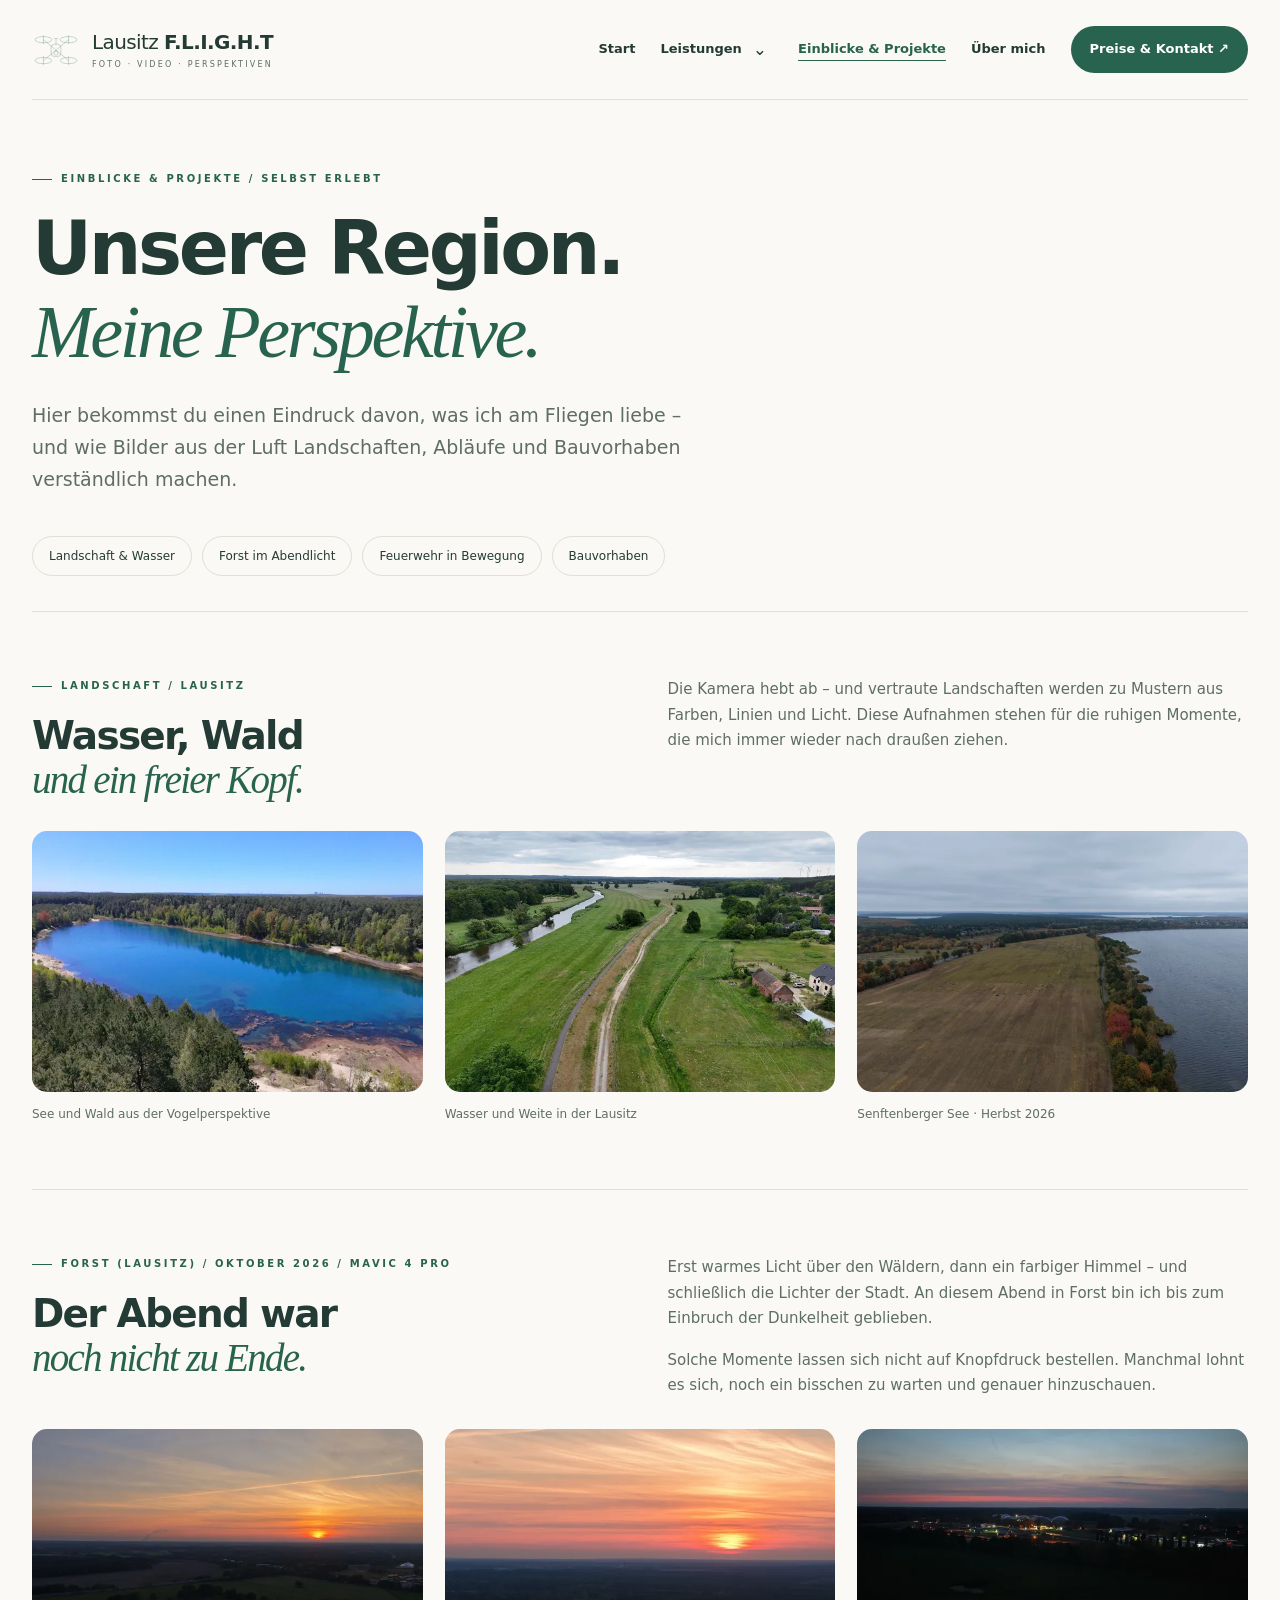
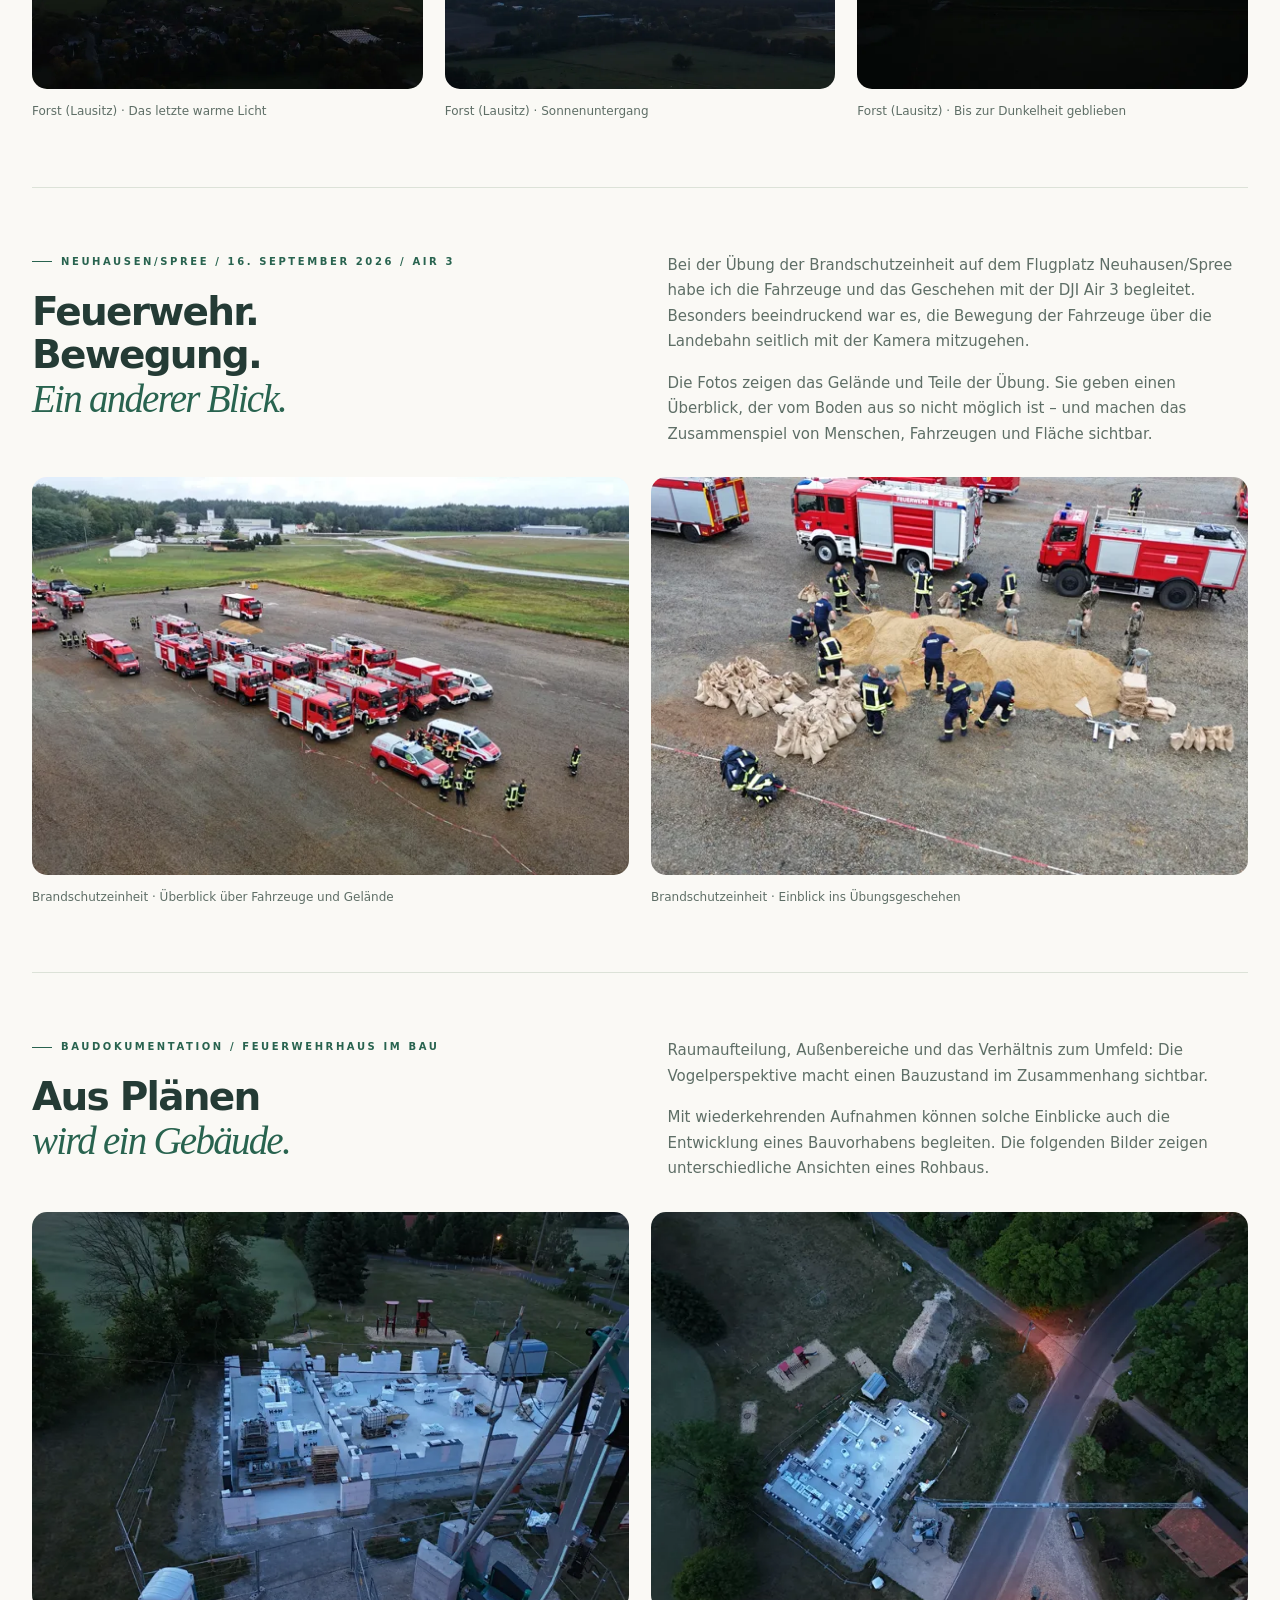
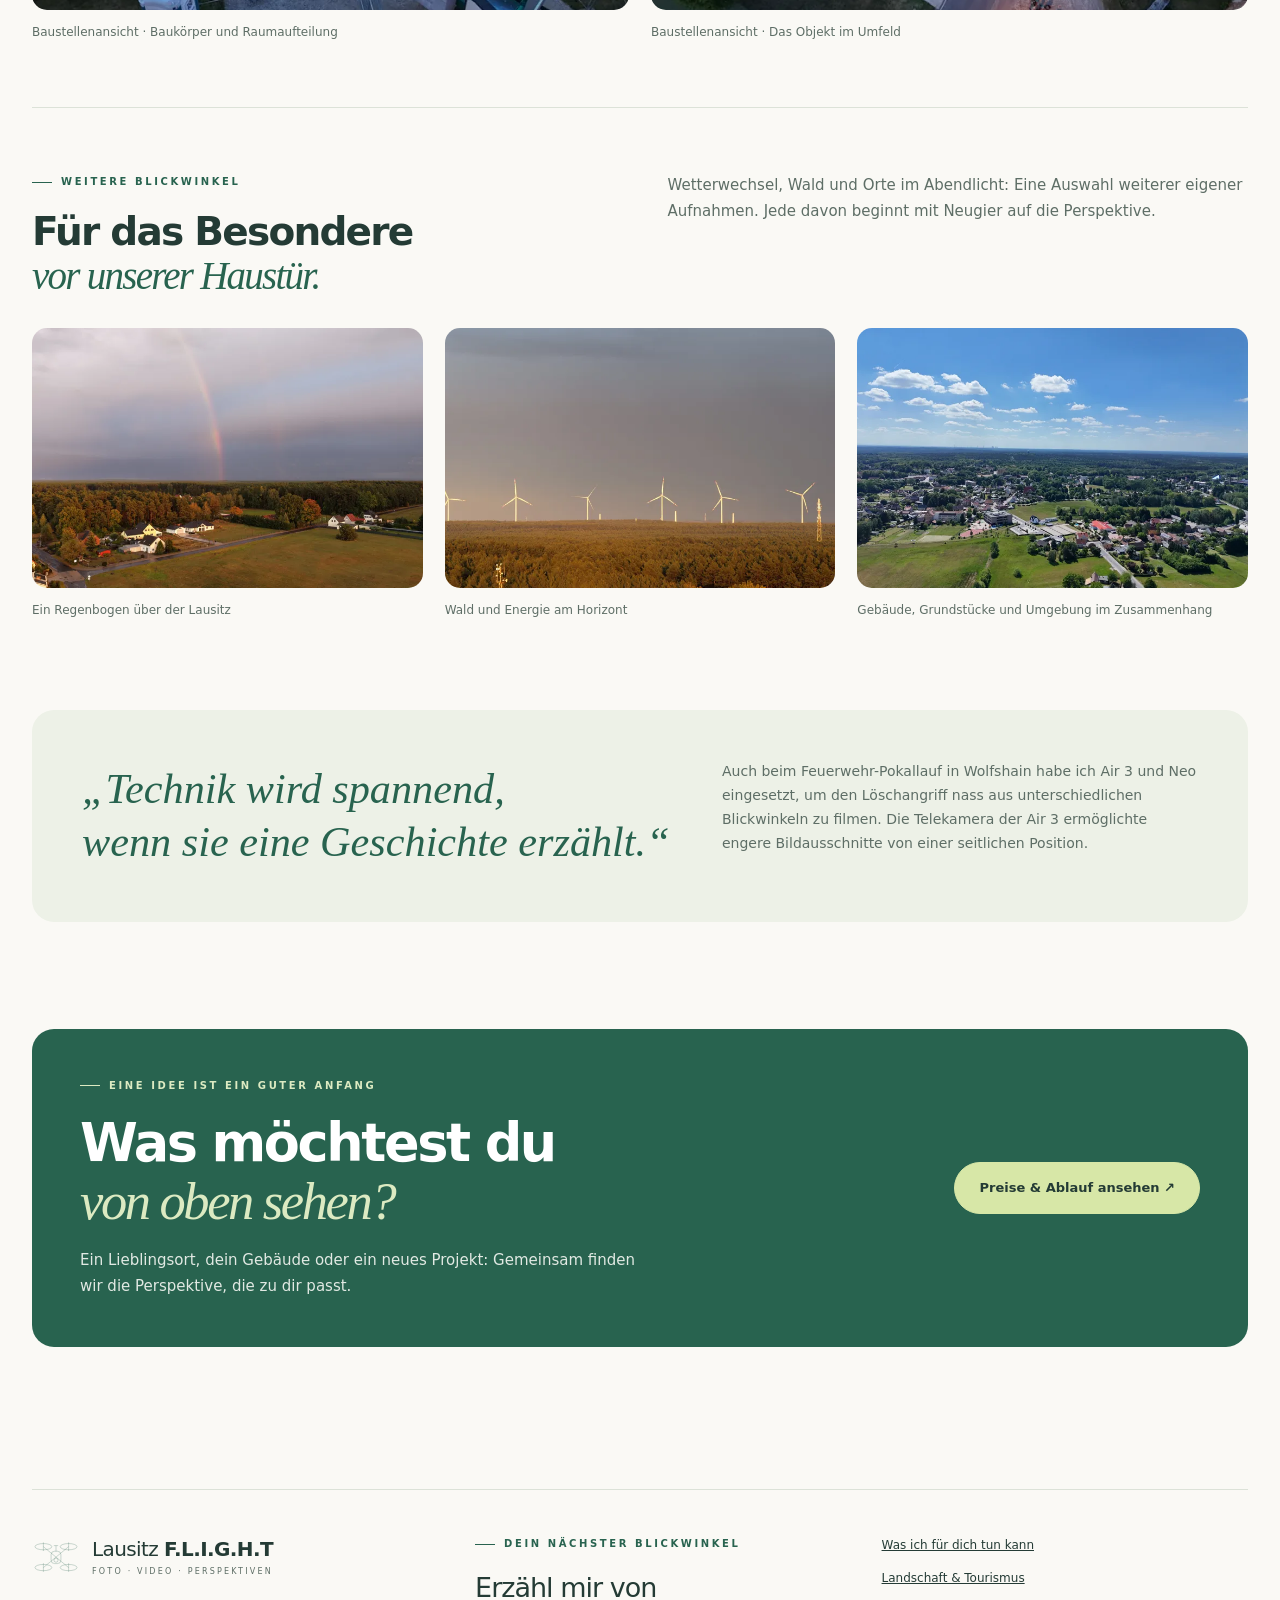
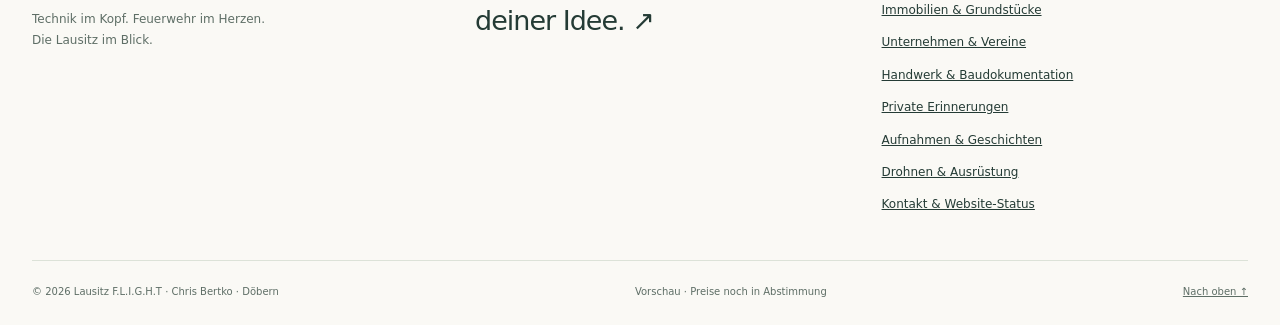
==== commit 66194366: "Add immersive hero, five service pages and customer-focused project flow" ====
--- a/aufnahmen.html
+++ b/aufnahmen.html
@@ -1,8 +1,8 @@
 <!doctype html>
-<html lang="de"><head><meta charset="utf-8"><meta name="viewport" content="width=device-width,initial-scale=1"><meta name="robots" content="noindex,follow"><meta name="theme-color" content="#faf9f5"><meta name="description" content="Eigene Drohnenaufnahmen und Geschichten: Forst (Lausitz) im Abendlicht, Senftenberger See, Feuerwehrübung in Neuhausen/Spree und Bauvorhaben."><meta property="og:title" content="Luftbilder & Projekte aus der Lausitz | Lausitz F.L.I.G.H.T"><meta property="og:description" content="Eigene Drohnenaufnahmen und Geschichten: Forst (Lausitz) im Abendlicht, Senftenberger See, Feuerwehrübung in Neuhausen/Spree und Bauvorhaben."><meta property="og:type" content="website"><meta property="og:image" content="https://crissxcross007.github.io/LausitzFlight/assets/see-tuerkis.webp"><title>Luftbilder & Projekte aus der Lausitz | Lausitz F.L.I.G.H.T</title><link rel="canonical" href="https://crissxcross007.github.io/LausitzFlight/aufnahmen.html"><link rel="stylesheet" href="style.css?v=20261022"><script src="site.js?v=20261022" defer></script></head><body><div id="site-header"></div><main id="inhalt" class="wrap"><div class="page-intro"><span class="eyebrow">Einblicke & Projekte / Selbst erlebt</span><h1>Unsere Region.<br><em>Meine Perspektive.</em></h1><p class="lead">Hier bekommst du einen Eindruck davon, was ich am Fliegen liebe – und wie Bilder aus der Luft Landschaften, Abläufe und Bauvorhaben verständlich machen.</p></div><div class="filter-bar"><a href="#landschaft">Landschaft & Wasser</a><a href="#forst">Forst im Abendlicht</a><a href="#neuhausen">Feuerwehr in Bewegung</a><a href="#feuerwehrhaus">Bauvorhaben</a></div>
+<html lang="de"><head><meta charset="utf-8"><meta name="viewport" content="width=device-width,initial-scale=1"><meta name="robots" content="noindex,follow"><meta name="theme-color" content="#faf9f5"><meta name="description" content="Eigene Drohnenaufnahmen und Geschichten: Forst (Lausitz) im Abendlicht, Senftenberger See, Feuerwehrübung in Neuhausen/Spree und Bauvorhaben."><meta property="og:title" content="Luftbilder & Projekte aus der Lausitz | Lausitz F.L.I.G.H.T"><meta property="og:description" content="Eigene Drohnenaufnahmen und Geschichten: Forst (Lausitz) im Abendlicht, Senftenberger See, Feuerwehrübung in Neuhausen/Spree und Bauvorhaben."><meta property="og:type" content="website"><meta property="og:image" content="https://crissxcross007.github.io/LausitzFlight/assets/see-tuerkis.webp"><title>Luftbilder & Projekte aus der Lausitz | Lausitz F.L.I.G.H.T</title><link rel="canonical" href="https://crissxcross007.github.io/LausitzFlight/aufnahmen.html"><link rel="stylesheet" href="style.css?v=20261022b"><script src="site.js?v=20261022b" defer></script></head><body><div id="site-header"></div><main id="inhalt" class="wrap"><div class="page-intro"><span class="eyebrow">Einblicke & Projekte / Selbst erlebt</span><h1>Unsere Region.<br><em>Meine Perspektive.</em></h1><p class="lead">Hier bekommst du einen Eindruck davon, was ich am Fliegen liebe – und wie Bilder aus der Luft Landschaften, Abläufe und Bauvorhaben verständlich machen.</p></div><div class="filter-bar"><a href="#landschaft">Landschaft & Wasser</a><a href="#forst">Forst im Abendlicht</a><a href="#neuhausen">Feuerwehr in Bewegung</a><a href="#feuerwehrhaus">Bauvorhaben</a></div>
 <section class="project" id="landschaft"><div class="project-heading"><div><span class="eyebrow">Landschaft / Lausitz</span><h2>Wasser, Wald<br><em>und ein freier Kopf.</em></h2></div><p>Die Kamera hebt ab – und vertraute Landschaften werden zu Mustern aus Farben, Linien und Licht. Diese Aufnahmen stehen für die ruhigen Momente, die mich immer wieder nach draußen ziehen.</p></div><div class="gallery "><figure><a href="assets/see-tuerkis.webp" data-lightbox data-caption="See und Wald aus der Vogelperspektive" aria-label="Türkisfarbener See im Wald – vergrößern"><img src="assets/see-tuerkis.webp" srcset="assets/see-tuerkis-sm.webp 720w, assets/see-tuerkis.webp 1600w" sizes="(max-width:520px) 100vw, (max-width:800px) 50vw, 33vw" alt="Türkisfarbener See im Wald" width="1600" height="902" loading="lazy" decoding="async"></a><figcaption>See und Wald aus der Vogelperspektive</figcaption></figure><figure><a href="assets/flusslandschaft.webp" data-lightbox data-caption="Wasser und Weite in der Lausitz" aria-label="Flusslauf mit grünen Ufern und Feldern – vergrößern"><img src="assets/flusslandschaft.webp" srcset="assets/flusslandschaft-sm.webp 720w, assets/flusslandschaft.webp 1600w" sizes="(max-width:520px) 100vw, (max-width:800px) 50vw, 33vw" alt="Flusslauf mit grünen Ufern und Feldern" width="1600" height="1200" loading="lazy" decoding="async"></a><figcaption>Wasser und Weite in der Lausitz</figcaption></figure><figure><a href="assets/senftenberger-see.webp" data-lightbox data-caption="Senftenberger See · Herbst 2026" aria-label="Herbstliches Ufer des Senftenberger Sees – vergrößern"><img src="assets/senftenberger-see.webp" srcset="assets/senftenberger-see-sm.webp 720w, assets/senftenberger-see.webp 1536w" sizes="(max-width:520px) 100vw, (max-width:800px) 50vw, 33vw" alt="Herbstliches Ufer des Senftenberger Sees" width="1536" height="1024" loading="lazy" decoding="async"></a><figcaption>Senftenberger See · Herbst 2026</figcaption></figure></div></section>
 <section class="project" id="forst"><div class="project-heading"><div><span class="eyebrow">Forst (Lausitz) / Oktober 2026 / Mavic 4 Pro</span><h2>Der Abend war<br><em>noch nicht zu Ende.</em></h2></div><div><p>Erst warmes Licht über den Wäldern, dann ein farbiger Himmel – und schließlich die Lichter der Stadt. An diesem Abend in Forst bin ich bis zum Einbruch der Dunkelheit geblieben.</p><p>Solche Momente lassen sich nicht auf Knopfdruck bestellen. Manchmal lohnt es sich, noch ein bisschen zu warten und genauer hinzuschauen.</p></div></div><div class="gallery "><figure><a href="assets/forst-abend.webp" data-lightbox data-caption="Forst (Lausitz) · Das letzte warme Licht" aria-label="Sonnenuntergang über Forst (Lausitz) im Oktober – vergrößern"><img src="assets/forst-abend.webp" srcset="assets/forst-abend-sm.webp 720w, assets/forst-abend.webp 1536w" sizes="(max-width:520px) 100vw, (max-width:800px) 50vw, 33vw" alt="Sonnenuntergang über Forst (Lausitz) im Oktober" width="1536" height="1024" loading="lazy" decoding="async"></a><figcaption>Forst (Lausitz) · Das letzte warme Licht</figcaption></figure><figure><a href="assets/forst-sonnenuntergang.webp" data-lightbox data-caption="Forst (Lausitz) · Sonnenuntergang" aria-label="Farbiger Abendhimmel über Forst – vergrößern"><img src="assets/forst-sonnenuntergang.webp" srcset="assets/forst-sonnenuntergang-sm.webp 720w, assets/forst-sonnenuntergang.webp 1536w" sizes="(max-width:520px) 100vw, (max-width:800px) 50vw, 33vw" alt="Farbiger Abendhimmel über Forst" width="1536" height="1152" loading="lazy" decoding="async"></a><figcaption>Forst (Lausitz) · Sonnenuntergang</figcaption></figure><figure><a href="assets/forst-nacht.webp" data-lightbox data-caption="Forst (Lausitz) · Bis zur Dunkelheit geblieben" aria-label="Lichter von Forst in der Abenddämmerung – vergrößern"><img src="assets/forst-nacht.webp" srcset="assets/forst-nacht-sm.webp 720w, assets/forst-nacht.webp 1536w" sizes="(max-width:520px) 100vw, (max-width:800px) 50vw, 33vw" alt="Lichter von Forst in der Abenddämmerung" width="1536" height="1024" loading="lazy" decoding="async"></a><figcaption>Forst (Lausitz) · Bis zur Dunkelheit geblieben</figcaption></figure></div><div data-video="forst"></div></section>
 <section class="project" id="neuhausen"><div class="project-heading"><div><span class="eyebrow">Neuhausen/Spree / 16. September 2026 / Air 3</span><h2>Feuerwehr.<br>Bewegung.<br><em>Ein anderer Blick.</em></h2></div><div><p>Bei der Übung der Brandschutzeinheit auf dem Flugplatz Neuhausen/Spree habe ich die Fahrzeuge und das Geschehen mit der DJI Air 3 begleitet. Besonders beeindruckend war es, die Bewegung der Fahrzeuge über die Landebahn seitlich mit der Kamera mitzugehen.</p><p>Die Fotos zeigen das Gelände und Teile der Übung. Sie geben einen Überblick, der vom Boden aus so nicht möglich ist – und machen das Zusammenspiel von Menschen, Fahrzeugen und Fläche sichtbar.</p></div></div><div class="gallery two"><figure><a href="assets/neuhausen-kolonne.webp" data-lightbox data-caption="Brandschutzeinheit · Überblick über Fahrzeuge und Gelände" aria-label="Feuerwehrfahrzeuge auf dem Flugplatz Neuhausen/Spree – vergrößern"><img src="assets/neuhausen-kolonne.webp" srcset="assets/neuhausen-kolonne-sm.webp 720w, assets/neuhausen-kolonne.webp 1600w" sizes="(max-width:520px) 100vw, (max-width:800px) 50vw, 33vw" alt="Feuerwehrfahrzeuge auf dem Flugplatz Neuhausen/Spree" width="1600" height="900" loading="lazy" decoding="async"></a><figcaption>Brandschutzeinheit · Überblick über Fahrzeuge und Gelände</figcaption></figure><figure><a href="assets/neuhausen-uebung.webp" data-lightbox data-caption="Brandschutzeinheit · Einblick ins Übungsgeschehen" aria-label="Feuerwehrkräfte und Fahrzeuge bei der Übung – vergrößern"><img src="assets/neuhausen-uebung.webp" srcset="assets/neuhausen-uebung-sm.webp 720w, assets/neuhausen-uebung.webp 1600w" sizes="(max-width:520px) 100vw, (max-width:800px) 50vw, 33vw" alt="Feuerwehrkräfte und Fahrzeuge bei der Übung" width="1600" height="900" loading="lazy" decoding="async"></a><figcaption>Brandschutzeinheit · Einblick ins Übungsgeschehen</figcaption></figure></div><div data-video="neuhausen"></div></section>
 <section class="project" id="feuerwehrhaus"><div class="project-heading"><div><span class="eyebrow">Baudokumentation / Feuerwehrhaus im Bau</span><h2>Aus Plänen<br><em>wird ein Gebäude.</em></h2></div><div><p>Raumaufteilung, Außenbereiche und das Verhältnis zum Umfeld: Die Vogelperspektive macht einen Bauzustand im Zusammenhang sichtbar.</p><p>Mit wiederkehrenden Aufnahmen können solche Einblicke auch die Entwicklung eines Bauvorhabens begleiten. Die folgenden Bilder zeigen unterschiedliche Ansichten eines Rohbaus.</p></div></div><div class="gallery two"><figure><a href="assets/bau-rohbau.webp" data-lightbox data-caption="Baustellenansicht · Baukörper und Raumaufteilung" aria-label="Rohbau eines Feuerwehrhauses mit sichtbaren Innenräumen – vergrößern"><img src="assets/bau-rohbau.webp" srcset="assets/bau-rohbau-sm.webp 720w, assets/bau-rohbau.webp 1600w" sizes="(max-width:520px) 100vw, (max-width:800px) 50vw, 33vw" alt="Rohbau eines Feuerwehrhauses mit sichtbaren Innenräumen" width="1600" height="1200" loading="lazy" decoding="async"></a><figcaption>Baustellenansicht · Baukörper und Raumaufteilung</figcaption></figure><figure><a href="assets/bau-uebersicht.webp" data-lightbox data-caption="Baustellenansicht · Das Objekt im Umfeld" aria-label="Baustelle mit Kran und angrenzender Straße aus der Luft – vergrößern"><img src="assets/bau-uebersicht.webp" srcset="assets/bau-uebersicht-sm.webp 720w, assets/bau-uebersicht.webp 1600w" sizes="(max-width:520px) 100vw, (max-width:800px) 50vw, 33vw" alt="Baustelle mit Kran und angrenzender Straße aus der Luft" width="1600" height="1200" loading="lazy" decoding="async"></a><figcaption>Baustellenansicht · Das Objekt im Umfeld</figcaption></figure></div></section>
 <section class="project"><div class="project-heading"><div><span class="eyebrow">Weitere Blickwinkel</span><h2>Für das Besondere<br><em>vor unserer Haustür.</em></h2></div><p>Wetterwechsel, Wald und Orte im Abendlicht: Eine Auswahl weiterer eigener Aufnahmen. Jede davon beginnt mit Neugier auf die Perspektive.</p></div><div class="gallery "><figure><a href="assets/regenbogen.webp" data-lightbox data-caption="Ein Regenbogen über der Lausitz" aria-label="Regenbogen über herbstlichen Wäldern und Häusern – vergrößern"><img src="assets/regenbogen.webp" srcset="assets/regenbogen-sm.webp 720w, assets/regenbogen.webp 1600w" sizes="(max-width:520px) 100vw, (max-width:800px) 50vw, 33vw" alt="Regenbogen über herbstlichen Wäldern und Häusern" width="1600" height="1066" loading="lazy" decoding="async"></a><figcaption>Ein Regenbogen über der Lausitz</figcaption></figure><figure><a href="assets/windraeder.webp" data-lightbox data-caption="Wald und Energie am Horizont" aria-label="Windräder hinter herbstlichem Wald – vergrößern"><img src="assets/windraeder.webp" srcset="assets/windraeder-sm.webp 720w, assets/windraeder.webp 1600w" sizes="(max-width:520px) 100vw, (max-width:800px) 50vw, 33vw" alt="Windräder hinter herbstlichem Wald" width="1600" height="1200" loading="lazy" decoding="async"></a><figcaption>Wald und Energie am Horizont</figcaption></figure><figure><a href="assets/ort-aus-der-luft.webp" data-lightbox data-caption="Gebäude, Grundstücke und Umgebung im Zusammenhang" aria-label="Ortschaft und Felder aus der Luft – vergrößern"><img src="assets/ort-aus-der-luft.webp" srcset="assets/ort-aus-der-luft-sm.webp 720w, assets/ort-aus-der-luft.webp 1600w" sizes="(max-width:520px) 100vw, (max-width:800px) 50vw, 33vw" alt="Ortschaft und Felder aus der Luft" width="1600" height="1200" loading="lazy" decoding="async"></a><figcaption>Gebäude, Grundstücke und Umgebung im Zusammenhang</figcaption></figure></div></section>
-<section class="quote-band"><blockquote>„Technik wird spannend,<br>wenn sie eine Geschichte erzählt.“</blockquote><div><p>Auch beim Feuerwehr-Pokallauf in Wolfshain habe ich Air 3 und Neo eingesetzt, um den Löschangriff nass aus unterschiedlichen Blickwinkeln zu filmen. Die Telekamera der Air 3 ermöglichte engere Bildausschnitte von einer seitlichen Position.</p><div data-video="wolfshain"></div></div></section><section class="section"><div class="cta"><div><span class="eyebrow">Eine Idee ist ein guter Anfang</span><h2>Was möchtest du<br><em>von oben sehen?</em></h2><p>Ein Lieblingsort, dein Gebäude oder ein neues Projekt: Gemeinsam finden wir die Perspektive, die zu dir passt.</p></div><a class="button" href="kontakt.html">Preise & Ablauf ansehen ↗</a></div></section></main><div id="site-footer"></div><noscript><p class="wrap noscript-nav">Navigation: <a href="index.html">Start</a> · <a href="leistungen.html">Leistungen</a> · <a href="aufnahmen.html">Einblicke & Projekte</a> · <a href="ueber-mich.html">Über mich</a> · <a href="kontakt.html">Preise & Kontakt</a></p></noscript></body></html>+<section class="quote-band"><blockquote>„Technik wird spannend,<br>wenn sie eine Geschichte erzählt.“</blockquote><div><p>Auch beim Feuerwehr-Pokallauf in Wolfshain habe ich Air 3 und Neo eingesetzt, um den Löschangriff nass aus unterschiedlichen Blickwinkeln zu filmen. Die Telekamera der Air 3 ermöglichte engere Bildausschnitte von einer seitlichen Position.</p><div data-video="wolfshain"></div></div></section><section class="section"><div class="cta"><div><span class="eyebrow">Eine Idee ist ein guter Anfang</span><h2>Was möchtest du<br><em>von oben sehen?</em></h2><p>Ein Lieblingsort, dein Gebäude oder ein neues Projekt: Gemeinsam finden wir die Perspektive, die zu dir passt.</p></div><a class="button" href="kontakt.html">Preise & Ablauf ansehen ↗</a></div></section></main><div id="site-footer"></div><noscript><p class="wrap noscript-nav">Navigation: <a href="index.html">Start</a> · <a href="leistungen.html">Leistungen</a> · <a href="aufnahmen.html">Einblicke & Projekte</a> · <a href="ueber-mich.html">Über mich</a> · <a href="kontakt.html">Preise & Kontakt</a></p></noscript></body></html>
--- a/style.css
+++ b/style.css
@@ -1 +1,16 @@
 :root{--paper:#faf9f5;--white:#fff;--ink:#243b35;--muted:#5e6e66;--green:#28634f;--lime:#d7e7a7;--soft:#edf1e7;--sand:#eee9df;--line:#dce2d8;--radius:22px;color-scheme:light}*{box-sizing:border-box}html{scroll-behavior:smooth;scroll-padding-top:105px}body{margin:0;background:var(--paper);color:var(--ink);font:16px/1.7 system-ui,-apple-system,"Segoe UI",sans-serif}a{color:inherit}button,input,textarea,select{font:inherit}button,a{-webkit-tap-highlight-color:transparent}img{max-width:100%;height:auto;display:block}a:focus-visible,button:focus-visible,summary:focus-visible{outline:3px solid #99702e;outline-offset:5px}h1,h2,h3,p,figure{margin:0}h1,h2,h3{line-height:1.12;letter-spacing:-.045em;font-weight:650}h1{font-size:clamp(44px,6.8vw,91px)}h2{font-size:clamp(32px,4.1vw,53px)}h3{font-size:24px}p{margin-bottom:16px}p:last-child{margin-bottom:0}.wrap,.site-header,.site-footer{width:min(1220px,calc(100% - 64px));margin-inline:auto}.site-header{min-height:100px;display:flex;align-items:center;justify-content:space-between;gap:25px;border-bottom:1px solid var(--line);position:relative;z-index:5}.brand{display:inline-flex;align-items:center;gap:12px;text-decoration:none;white-space:nowrap}.brand-mark{width:48px;height:44px;color:var(--green)}.brand-mark svg{width:100%;height:100%}.brand-type{font-size:20px;letter-spacing:-.6px;line-height:1.2}.brand-type strong{font-weight:800}.brand-type small{display:block;font-size:8px;letter-spacing:2.2px;color:var(--muted);margin-top:6px}nav{display:flex;align-items:center;gap:25px}nav a{text-decoration:none;font-size:13px;font-weight:600;padding:10px 0}nav a:hover,nav a[aria-current]{color:var(--green);text-decoration:underline;text-underline-offset:7px}.nav-cta{background:var(--green);color:#fff;padding:12px 19px;border-radius:30px}nav .nav-cta:hover,nav .nav-cta[aria-current]{color:white}.menu-toggle{display:none}.skip{position:absolute;left:20px;top:-80px;z-index:20;background:var(--ink);color:#fff;padding:12px}.skip:focus{top:12px}.eyebrow{font-size:10px;font-weight:750;letter-spacing:2.6px;text-transform:uppercase;display:block;color:var(--green);margin-bottom:20px}.eyebrow:before{content:"";display:inline-block;background:currentColor;width:20px;height:1px;vertical-align:middle;margin-right:9px}em{font-family:Georgia,"Times New Roman",serif;font-weight:400;color:var(--green)}.lead{font-size:19px;color:var(--muted);line-height:1.7;max-width:660px;margin-top:25px}.hero{position:relative;display:grid;grid-template-columns:1.08fr 1fr;gap:36px;align-items:center;padding:70px 0 64px;isolation:isolate}.hero-copy{position:relative;z-index:1}.hero h1{max-width:680px}.hero-ghost{position:absolute;color:#3c7056;opacity:.065;width:570px;left:-95px;top:25px;z-index:-1;transform:rotate(-18deg);pointer-events:none}.hero-ghost svg{width:100%}.hero-mosaic{position:relative;padding:25px 0 55px 25px}.hero-main{height:475px;overflow:hidden;border-radius:160px 25px 25px 25px}.hero-main img{width:100%;height:100%;object-fit:cover}.hero-inset{position:absolute;bottom:0;left:-15px;width:56%;height:200px;border:8px solid var(--paper);border-radius:20px;overflow:hidden}.hero-inset img{width:100%;height:100%;object-fit:cover}.image-note{font-size:10px;letter-spacing:1px;text-transform:uppercase;position:absolute;bottom:14px;right:0;color:var(--muted);max-width:36%}.hero-stamp{position:absolute;right:-9px;top:0;border-radius:50%;width:104px;height:104px;display:flex;flex-direction:column;justify-content:center;align-items:center;background:var(--lime);font-size:9px;letter-spacing:2px;transform:rotate(8deg);box-shadow:0 6px 25px #263d3510}.hero-stamp b{font-family:Georgia,serif;font-size:31px;letter-spacing:-1px;font-weight:400}.actions{display:flex;flex-wrap:wrap;align-items:center;gap:24px;margin-top:30px}.button{display:inline-flex;gap:20px;align-items:center;justify-content:center;background:var(--green);border:1px solid var(--green);color:white;border-radius:30px;text-decoration:none;font-size:13px;font-weight:700;padding:14px 24px;cursor:pointer}.button:hover{background:var(--ink)}.button.light{background:var(--white);color:var(--ink);border-color:var(--line)}.text-link{font-size:13px;font-weight:650;text-decoration:none;border-bottom:1px solid var(--green);padding-bottom:4px}.text-link:hover{color:var(--green)}.micro{font-size:11px;color:var(--muted);margin-top:23px}.proof-strip{border-block:1px solid var(--line);display:grid;grid-template-columns:repeat(4,1fr);padding:22px 0;gap:20px;font-size:11px;color:var(--muted)}.proof-strip b{display:block;color:var(--ink);font-size:13px;margin-bottom:2px}.section{padding:82px 0}.section-head{display:flex;justify-content:space-between;align-items:end;gap:35px;margin-bottom:35px}.section-head p{max-width:390px;color:var(--muted);font-size:15px}.section-head h2{max-width:700px}.grid{display:grid;grid-template-columns:repeat(3,minmax(0,1fr));gap:22px}.grid.two{grid-template-columns:repeat(2,minmax(0,1fr))}.grid.five{grid-template-columns:repeat(5,minmax(0,1fr))}.benefit{padding:30px 28px;border-radius:var(--radius);background:var(--soft)}.benefit:nth-child(2){background:var(--sand)}.benefit:nth-child(3){background:#f0f0e9}.benefit h3{margin:24px 0 15px}.benefit p{font-size:14px;color:var(--muted)}.icon{width:34px;height:34px;stroke:var(--green);fill:none;stroke-width:1.5}.photo{overflow:hidden;border-radius:var(--radius);background:var(--soft)}.photo img{width:100%;height:100%;object-fit:cover}.service-card{padding:23px 18px;border-top:2px solid var(--green);display:flex;flex-direction:column;align-items:start}.service-card .num{font:11px monospace;color:var(--green);margin-bottom:35px}.service-card h3{font-size:21px;margin-bottom:16px;letter-spacing:-.035em}.service-card p{font-size:13px;color:var(--muted);margin-bottom:22px}.service-card a{margin-top:auto}.split{display:grid;grid-template-columns:1fr 1fr;gap:60px;align-items:center}.split .copy{max-width:530px}.copy h2{margin-bottom:25px}.copy p{color:var(--muted)}.wide-scene{height:400px}.story-grid{display:grid;grid-template-columns:1.2fr 1fr 1fr;gap:22px}.story-card{color:inherit;text-decoration:none}.story-card figure{height:245px}.story-card:first-child figure{height:310px}.story-card .tag{margin-top:20px}.story-card h3{margin:9px 0 12px}.story-card p{font-size:14px;color:var(--muted)}.tag{display:block;text-transform:uppercase;font-size:9px;font-weight:750;letter-spacing:1.6px;color:var(--green)}.quote-band{margin:25px 0;border-radius:var(--radius);background:var(--soft);padding:50px;display:grid;grid-template-columns:1.25fr 1fr;gap:45px;align-items:center}.quote-band blockquote{margin:0;font:italic clamp(28px,3.3vw,44px)/1.25 Georgia,serif;color:var(--green)}.quote-band p{color:var(--muted);font-size:14px}.portrait{height:480px;object-position:center 35%}.cta{background:var(--green);color:white;border-radius:var(--radius);padding:48px;display:flex;justify-content:space-between;align-items:center;gap:35px}.cta .eyebrow,.cta em{color:#dceac2}.cta p{font-size:15px;max-width:580px;color:#e1e9e3;margin-top:17px}.cta .button{background:var(--lime);color:var(--ink);border-color:var(--lime);white-space:nowrap}.page-intro{padding:70px 0 40px;max-width:920px}.page-intro h1{font-size:clamp(42px,6vw,74px)}.service-detail{padding:55px 0;border-top:1px solid var(--line)}.service-detail .photo{height:350px}.service-detail h2{margin:12px 0 23px;font-size:39px}.service-detail ul{padding-left:20px;color:var(--muted);margin-bottom:25px}.service-detail li{margin-bottom:8px}.service-detail:nth-of-type(even) .photo{order:2}.notice{background:var(--soft);border-left:3px solid var(--green);padding:20px 24px;border-radius:0 12px 12px 0;color:var(--muted);font-size:13px;margin-top:25px}.process{counter-reset:steps}.process article{border-top:1px solid var(--line);padding:25px 0}.process h3{margin:12px 0}.process p{color:var(--muted);font-size:14px}.gallery{display:grid;grid-template-columns:repeat(3,minmax(0,1fr));gap:22px}.gallery figure{margin:0}.gallery a{display:block;border-radius:15px;overflow:hidden}.gallery img{aspect-ratio:3/2;width:100%;object-fit:cover;transition:transform .3s}.gallery a:hover img{transform:scale(1.025)}figcaption{font-size:12px;color:var(--muted);padding-top:12px}.project{padding:65px 0;border-top:1px solid var(--line)}.project-heading{display:grid;grid-template-columns:1fr 1fr;gap:55px;margin-bottom:30px}.project-heading h2{font-size:39px}.project-heading p{color:var(--muted);font-size:15px}.project .gallery.two{grid-template-columns:1fr 1fr}.project-note{font-size:12px;color:var(--muted);margin-top:22px}.filter-bar{display:flex;gap:10px;flex-wrap:wrap;margin:0 0 35px}.filter-bar a{font-size:12px;padding:9px 16px;border:1px solid var(--line);border-radius:30px;text-decoration:none}.filter-bar a:hover{background:var(--soft)}.credentials{display:flex;gap:10px;flex-wrap:wrap;margin:25px 0}.credentials span{font-size:11px;padding:10px 14px;border:1px solid var(--line);border-radius:10px;background:white}.fleet-card{border:1px solid var(--line);background:white;border-radius:var(--radius);overflow:hidden}.fleet-card .photo{border-radius:0;height:250px}.fleet-card .photo img{object-position:center}.fleet-copy{padding:26px}.fleet-copy h3{margin:10px 0 15px}.fleet-copy p{font-size:14px;color:var(--muted)}.spec{font-size:11px!important;border-top:1px solid var(--line);padding-top:15px;margin-top:20px!important}.fleet-illustration{height:250px;display:grid;place-items:center;background:var(--soft);color:var(--green)}.fleet-illustration svg{width:130px;height:130px}.fleet-illustration small{font-size:10px;color:var(--muted)}.price-card{border:1px solid var(--line);padding:28px;border-radius:var(--radius);background:white}.price-card h3{font-size:24px;margin:15px 0 18px}.price{font-size:47px;line-height:1;font-weight:650;letter-spacing:-2px;margin-bottom:20px}.price small{font-size:14px;letter-spacing:0;font-weight:400}.price-card ul{padding-left:18px;font-size:13px;color:var(--muted);margin:20px 0}.price-card li{margin-bottom:8px}.draft{font-size:11px;color:#6e5328;background:#f6eddb;padding:8px 13px;display:inline-block;border-radius:8px;margin-bottom:18px}.faq{max-width:850px;margin-top:30px}.faq details{padding:21px 0;border-bottom:1px solid var(--line)}.faq summary{cursor:pointer;font-weight:650;line-height:1.5}.faq p{padding-top:15px;color:var(--muted);font-size:14px}.contact-box{padding:35px;background:var(--soft);border-radius:var(--radius)}.contact-box h2{font-size:34px;margin-bottom:20px}.region{display:flex;gap:30px;justify-content:space-between;border-top:1px solid var(--line);padding-top:30px;margin-top:40px}.region p{font-size:13px;color:var(--muted);max-width:700px}.site-footer{border-top:1px solid var(--line);padding:45px 0 25px;margin-top:60px}.footer-top{display:grid;grid-template-columns:1.1fr 1fr 1fr;gap:40px;padding-bottom:45px}.footer-top p{margin-top:22px;color:var(--muted);font-size:12px}.footer-invite{font-size:27px;line-height:1.2;letter-spacing:-1px;text-decoration:none;display:block}.footer-links{display:flex;flex-direction:column;gap:12px;font-size:12px}.footer-bottom{border-top:1px solid var(--line);padding-top:22px;display:flex;justify-content:space-between;gap:20px;font-size:10px;color:var(--muted)}dialog{border:0;border-radius:18px;padding:45px 15px 15px;max-width:95vw;max-height:95vh;background:var(--paper);color:var(--ink)}dialog::backdrop{background:#102820dd}dialog img{max-height:78vh;max-width:90vw;width:auto;object-fit:contain}.lightbox-close{position:absolute;right:12px;top:7px;border:0;background:transparent;color:var(--ink);font-size:24px;cursor:pointer}.lightbox-caption{padding:10px;font-size:12px}.load-error{padding:20px}.noscript-nav{padding:20px}#site-header{min-height:100px}@media(max-width:1050px){nav{gap:15px}nav a{font-size:12px}.brand-type{font-size:17px}.brand-mark{width:40px}.grid.five{grid-template-columns:repeat(3,minmax(0,1fr))}.hero-main{height:440px}.hero-inset{height:170px}.split{gap:35px}.hero{gap:20px}h1{font-size:70px}}@media(max-width:800px){.wrap,.site-header,.site-footer{width:calc(100% - 40px)}.site-header{min-height:85px;flex-wrap:wrap}#site-header{min-height:85px}.menu-toggle{display:flex;gap:15px;align-items:center;padding:9px 15px;border:1px solid var(--line);border-radius:25px;background:white;color:var(--ink);font-size:12px}nav{display:none;width:100%;padding:5px 0 20px;flex-direction:column;align-items:stretch;gap:4px}nav.open{display:flex}nav a{padding:10px;font-size:14px}.hero{grid-template-columns:1fr;padding-top:48px;gap:20px}.hero h1{max-width:700px;font-size:clamp(49px,9vw,78px)}.hero-mosaic{padding:20px 0 45px 20px;max-width:650px;width:100%;margin:auto}.hero-main{height:380px;border-top-left-radius:110px}.hero-inset{left:0;height:170px;width:45%}.hero-stamp{right:5px}.image-note{right:12px;max-width:45%}.hero-ghost{width:430px;left:auto;right:-10px;top:10px}.proof-strip{grid-template-columns:repeat(2,1fr)}.section{padding:55px 0}.grid{grid-template-columns:repeat(2,minmax(0,1fr))}.grid.five{grid-template-columns:repeat(2,minmax(0,1fr))}.split{grid-template-columns:1fr;gap:30px}.split .copy{max-width:none}.service-detail:nth-of-type(even) .photo{order:0}.service-detail .photo{height:300px}.story-grid{grid-template-columns:1fr 1fr}.story-card:first-child{grid-column:span 2}.story-card:first-child figure{height:320px}.story-card figure{height:220px}.quote-band{padding:32px;gap:25px}.gallery{grid-template-columns:repeat(2,minmax(0,1fr))}.project-heading{grid-template-columns:1fr;gap:20px}.footer-top{grid-template-columns:1fr 1fr}.footer-links{grid-column:span 2;flex-direction:row;flex-wrap:wrap;gap:20px}.cta{padding:35px;flex-direction:column;align-items:start}.section-head{align-items:start;flex-direction:column;gap:20px}.section-head p{max-width:600px}.wide-scene{height:320px}.page-intro{padding-top:50px}.portrait{height:440px;max-width:500px}.region{flex-direction:column;gap:15px}.footer-bottom{flex-wrap:wrap}.fleet-card .photo{height:240px}}@media(max-width:520px){.hero h1{font-size:51px}.hero-main{height:310px}.hero-inset{height:140px;width:52%}.hero-stamp{width:85px;height:85px;font-size:8px}.hero-stamp b{font-size:26px}.hero-mosaic{padding-left:12px}.image-note{font-size:8px}.lead{font-size:17px}.grid,.grid.two,.gallery,.project .gallery.two{grid-template-columns:1fr}.grid.five{grid-template-columns:1fr}.service-card{padding:22px 0}.service-card .num{margin-bottom:12px}.service-card h3{font-size:25px}.service-card p{font-size:15px}.service-card a{margin-top:0}.story-grid{grid-template-columns:1fr}.story-card:first-child{grid-column:auto}.story-card:first-child figure,.story-card figure{height:250px}.quote-band{grid-template-columns:1fr;padding:27px}.portrait{height:420px}.cta{padding:28px}.footer-top{grid-template-columns:1fr;gap:30px}.footer-links{grid-column:auto;flex-direction:column;gap:12px}.footer-bottom{flex-direction:column;gap:10px}.page-intro h1{font-size:45px}.service-detail h2,.project-heading h2{font-size:33px}.service-detail .photo{height:250px}.contact-box{padding:25px}.actions{gap:20px}.button{padding:13px 20px}.proof-strip{font-size:10px}.section-head h2{font-size:35px}}@media(prefers-reduced-motion:reduce){html{scroll-behavior:auto}.gallery img{transition:none}}
+
+
+/* Immersive image opening and individual service pages */
+.flight-hero{position:relative;isolation:isolate;min-height:660px;height:min(78svh,880px);margin:0 calc((min(1220px,100vw - 64px) - 100vw)/2);overflow:hidden;background:#284c43;color:white;display:flex;align-items:center}
+.flight-hero-image{position:absolute;inset:0;width:100%;height:100%;object-fit:cover;z-index:-3;animation:flight-drift 22s ease-in-out infinite alternate;transform-origin:65% 48%}
+@keyframes flight-drift{from{transform:scale(1)}to{transform:scale(1.12) translate(-1%,.5%)}}
+.flight-hero-shade{position:absolute;inset:0;z-index:-2;background:linear-gradient(90deg,rgba(10,34,28,.83),rgba(10,34,28,.42) 60%,rgba(10,34,28,.08)),linear-gradient(0deg,rgba(10,34,28,.5),transparent 30%)}
+.flight-hero-copy{width:min(1240px,calc(100% - 80px));margin:auto;padding:65px 0 105px}
+.flight-hero .eyebrow{color:#dcefc6}.flight-hero h1{color:white;font-size:clamp(55px,6.6vw,96px);max-width:1000px;line-height:1.03;letter-spacing:-.055em;margin:22px 0 25px}.flight-hero h1 em{color:#e2efc6}.flight-hero-copy>p{max-width:570px;font-size:19px;line-height:1.7;color:#f3f6ef}.flight-hero .actions{margin-top:30px}.flight-hero .button{background:#e1edc7;color:#19382d}.hero-secondary{color:white;text-underline-offset:6px;font-size:14px}.flight-caption{position:absolute;bottom:22px;left:40px;right:40px;display:flex;justify-content:space-between;align-items:center;gap:20px;font-size:11px;color:#f4f8ef}.motion-toggle{color:white;background:#183b3066;border:1px solid #ffffff70;border-radius:30px;padding:8px 15px;cursor:pointer;font:inherit}.flight-hero.is-paused .flight-hero-image{animation-play-state:paused}
+.flight-process{display:grid;grid-template-columns:repeat(4,minmax(0,1fr));gap:28px;list-style:none;margin:0;padding:0;counter-reset:none}.flight-process li{border-top:1px solid var(--line);padding-top:22px}.flight-process li>span{display:inline-flex;width:43px;height:43px;border-radius:50%;background:#e5eddd;align-items:center;justify-content:center;color:var(--green);font-weight:600;margin-bottom:20px}.flight-process h3{font-size:23px}.flight-process p{font-size:15px;line-height:1.7}
+.breadcrumbs{font-size:12px;padding-top:30px;color:var(--muted)}.breadcrumbs a{text-underline-offset:4px}.service-landing{display:grid;grid-template-columns:1.05fr 1fr;gap:50px;align-items:center;padding:35px 0 65px}.service-landing h1{font-size:clamp(42px,4.5vw,68px);line-height:1.08;letter-spacing:-.045em;margin:22px 0}.service-landing .photo{height:480px;margin:0}.service-landing .button{margin-top:20px}.roof-usecases{background:#edf1e7;border-radius:24px;padding:45px}.roof-usecases h2{font-size:38px;margin:15px 0 30px}.roof-usecases h3{font-size:23px}.roof-usecases .notice{margin-bottom:0}.nav-services{display:flex;align-items:center;gap:5px;position:relative}.nav-services details>summary{list-style:none;cursor:pointer;padding:10px 6px;font-size:17px}.nav-services summary::-webkit-details-marker{display:none}.service-menu{position:absolute;z-index:30;top:100%;left:0;min-width:280px;background:var(--paper,#faf9f5);border:1px solid var(--line);border-radius:14px;padding:12px;box-shadow:0 14px 35px #18382b20;display:flex;flex-direction:column;gap:4px}.service-menu a{padding:10px;white-space:normal}.nav-services details[open]>summary{color:var(--green)}
+
+@media(max-width:800px){.flight-hero{margin:0 -20px;min-height:610px;height:78svh;max-height:780px}.flight-hero-copy{width:calc(100% - 40px);padding:60px 0 100px}.flight-hero h1{font-size:clamp(49px,8.5vw,72px)}.flight-hero-copy>p{font-size:17px;max-width:560px}.flight-hero-shade{background:linear-gradient(90deg,#0a221cbd,#0a221c4d),linear-gradient(0deg,#0a221caa,transparent)}.flight-caption{left:20px;right:20px}.flight-process{grid-template-columns:repeat(2,minmax(0,1fr))}.service-landing{grid-template-columns:1fr;gap:30px}.service-landing .photo{height:340px}.service-landing h1{font-size:49px}.roof-usecases{padding:28px}.nav-services{flex-wrap:wrap;justify-content:space-between}.nav-services>a{flex:1}.nav-services details{position:static}.service-menu{position:static;min-width:0;width:100%;box-shadow:none;border:0;border-left:2px solid var(--line);border-radius:0}.nav-services details[open]{width:100%}.nav-services details[open]>summary{text-align:right}}
+@media(max-width:520px){.flight-hero{min-height:680px;max-height:none;height:auto}.flight-hero-copy{padding:65px 0 105px}.flight-hero h1{font-size:51px}.flight-hero .actions{align-items:flex-start;flex-direction:column;gap:22px}.flight-caption{font-size:9px}.flight-process{grid-template-columns:1fr;gap:15px}.flight-process li{position:relative;padding-left:60px;min-height:110px}.flight-process li>span{position:absolute;left:0;top:22px}.service-landing h1{font-size:42px}.service-landing .photo{height:270px}.roof-usecases h2{font-size:31px}}
+@media(prefers-reduced-motion:reduce){.flight-hero-image{animation:none;transform:none}.motion-toggle{display:none}}
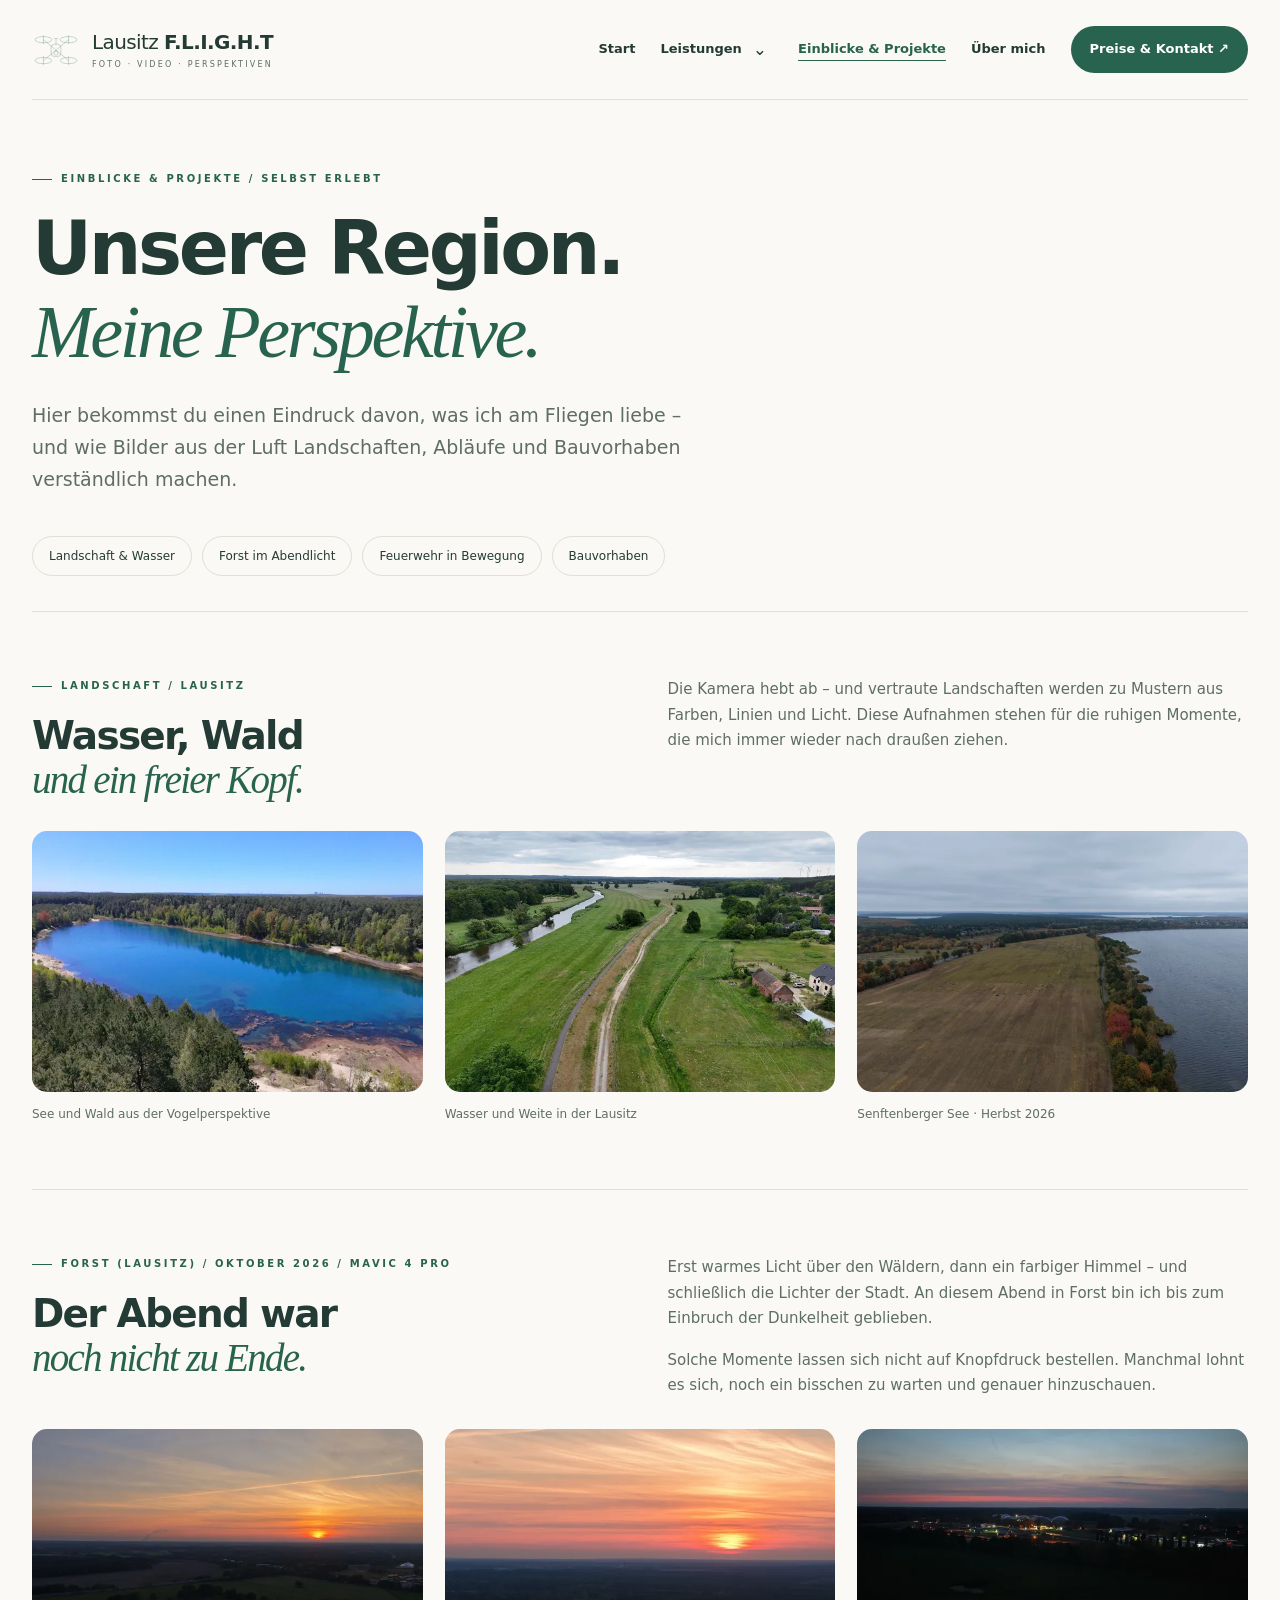
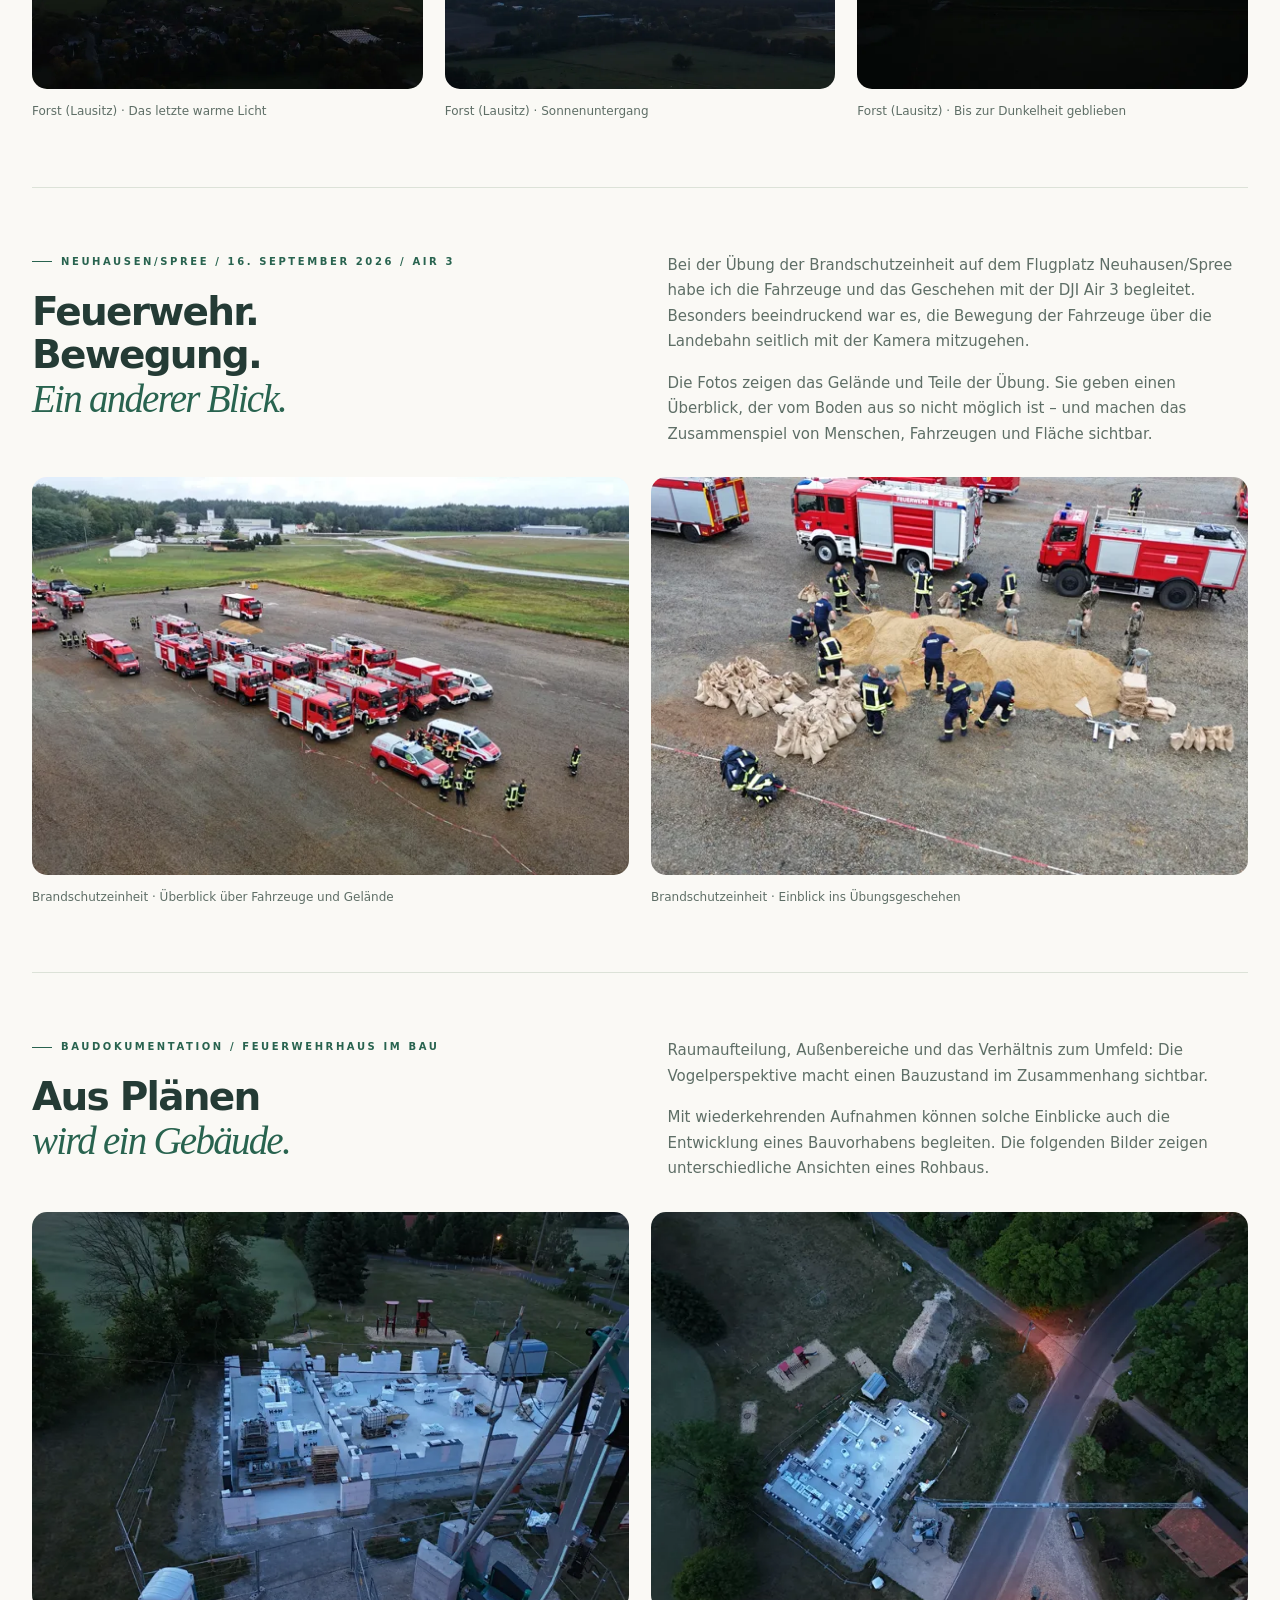
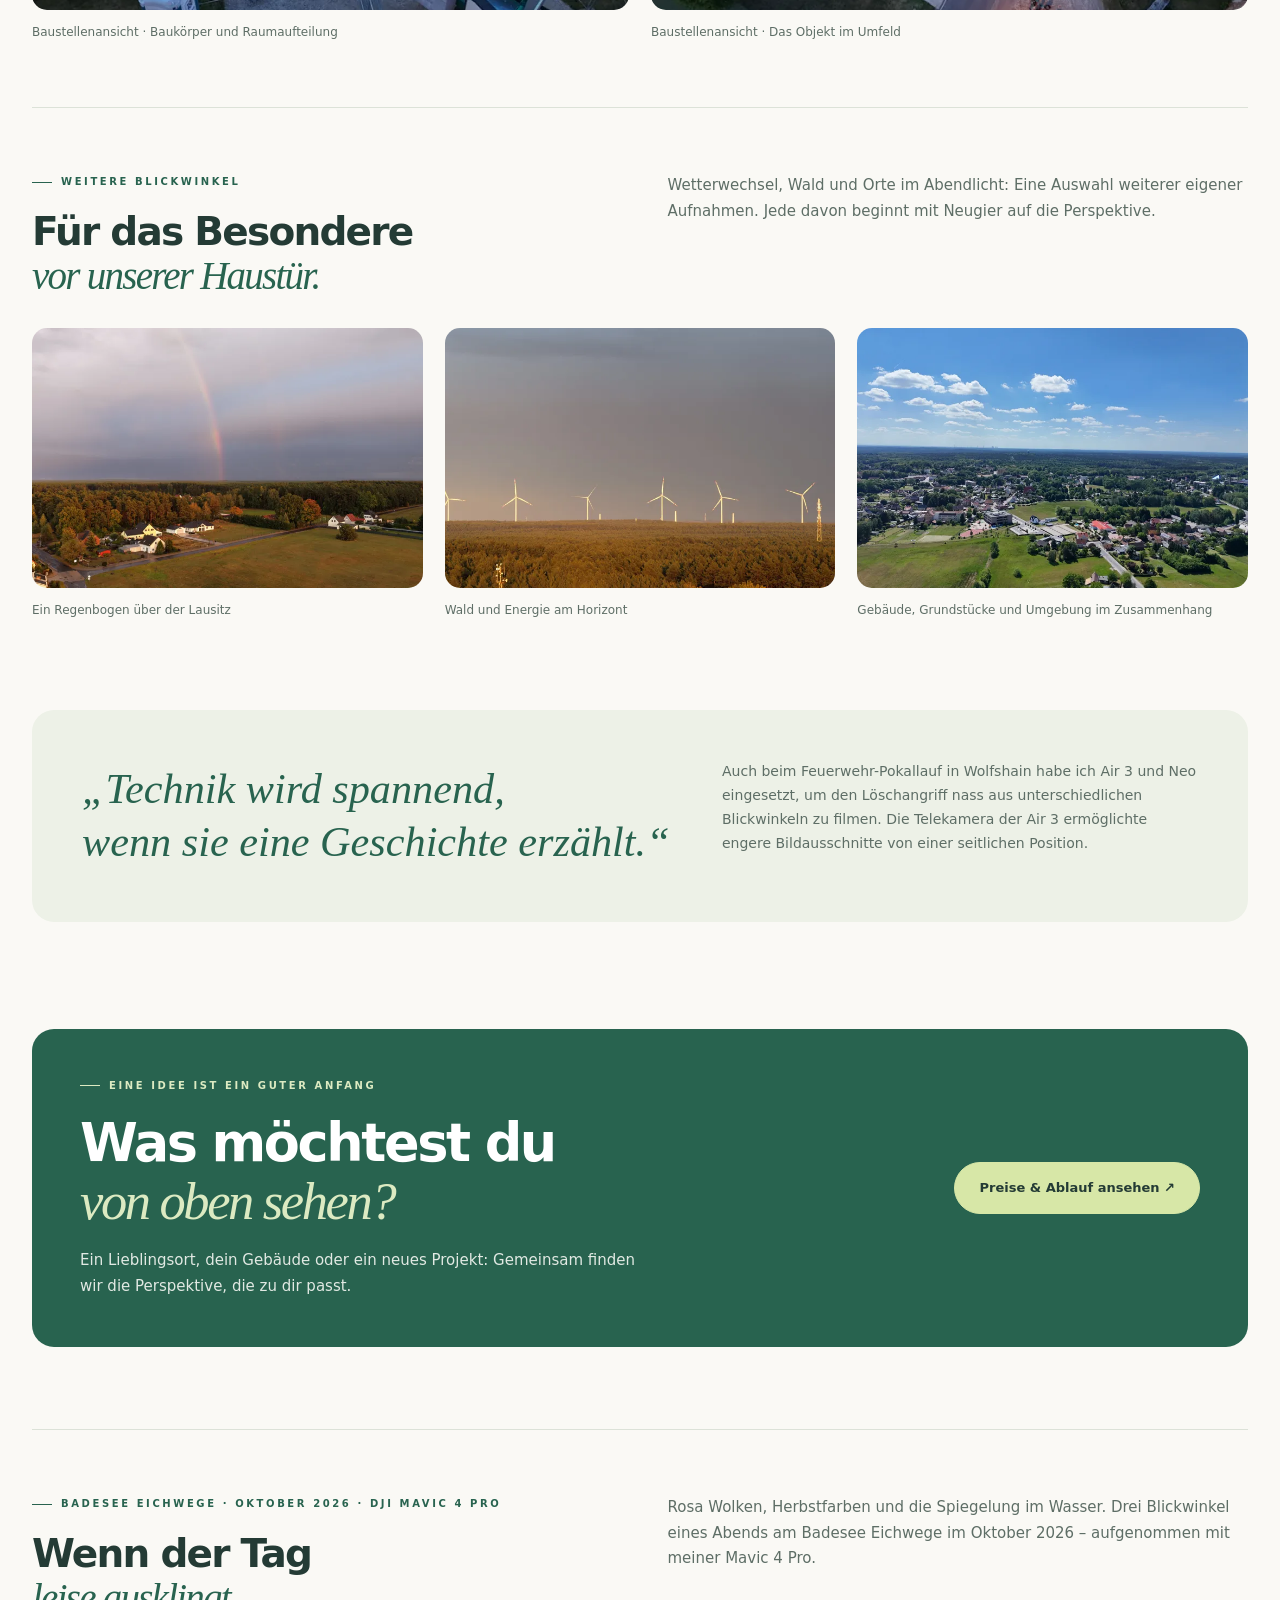
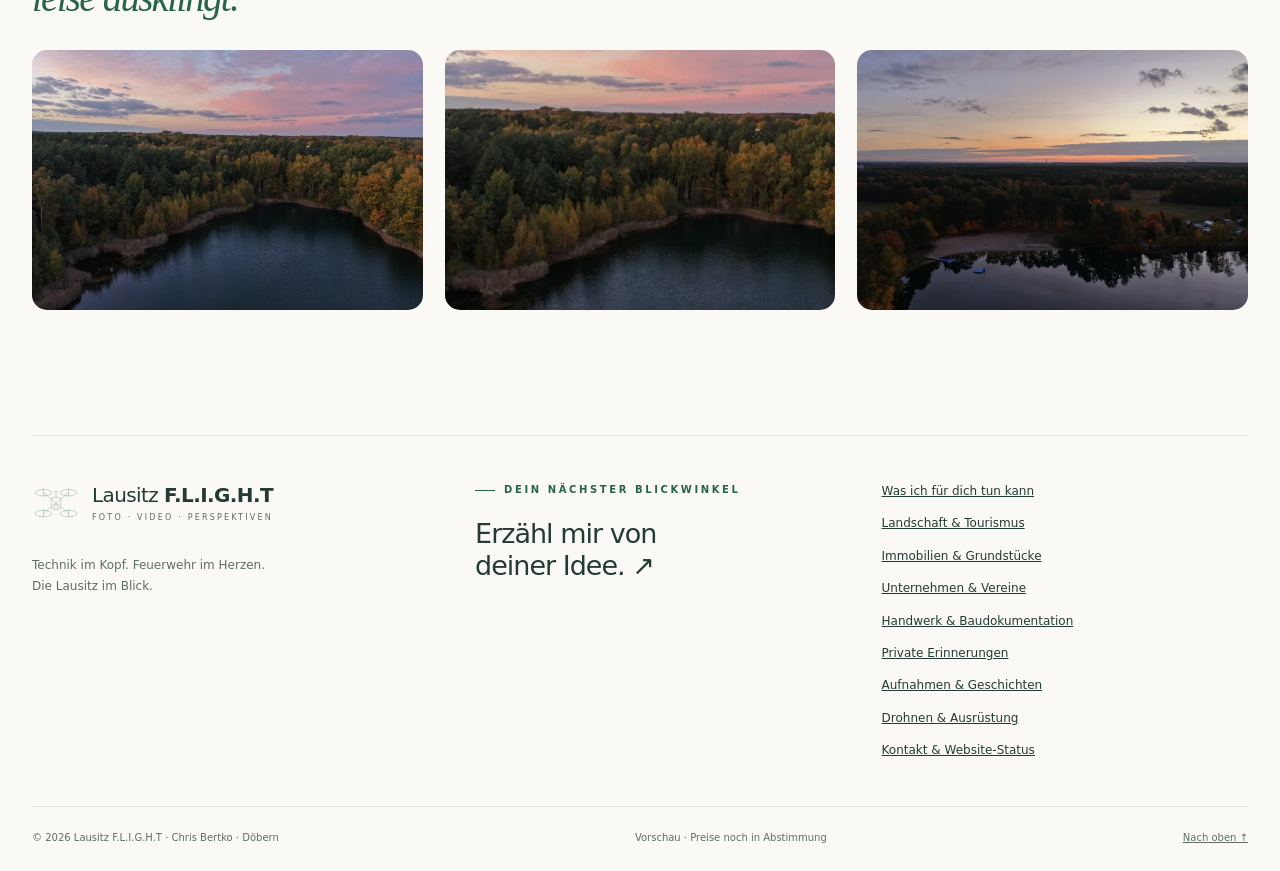
==== commit b0c14ebb: "Add October evening photos from Badesee Eichwege" ====
--- a/aufnahmen.html
+++ b/aufnahmen.html
@@ -5,4 +5,4 @@
 <section class="project" id="neuhausen"><div class="project-heading"><div><span class="eyebrow">Neuhausen/Spree / 16. September 2026 / Air 3</span><h2>Feuerwehr.<br>Bewegung.<br><em>Ein anderer Blick.</em></h2></div><div><p>Bei der Übung der Brandschutzeinheit auf dem Flugplatz Neuhausen/Spree habe ich die Fahrzeuge und das Geschehen mit der DJI Air 3 begleitet. Besonders beeindruckend war es, die Bewegung der Fahrzeuge über die Landebahn seitlich mit der Kamera mitzugehen.</p><p>Die Fotos zeigen das Gelände und Teile der Übung. Sie geben einen Überblick, der vom Boden aus so nicht möglich ist – und machen das Zusammenspiel von Menschen, Fahrzeugen und Fläche sichtbar.</p></div></div><div class="gallery two"><figure><a href="assets/neuhausen-kolonne.webp" data-lightbox data-caption="Brandschutzeinheit · Überblick über Fahrzeuge und Gelände" aria-label="Feuerwehrfahrzeuge auf dem Flugplatz Neuhausen/Spree – vergrößern"><img src="assets/neuhausen-kolonne.webp" srcset="assets/neuhausen-kolonne-sm.webp 720w, assets/neuhausen-kolonne.webp 1600w" sizes="(max-width:520px) 100vw, (max-width:800px) 50vw, 33vw" alt="Feuerwehrfahrzeuge auf dem Flugplatz Neuhausen/Spree" width="1600" height="900" loading="lazy" decoding="async"></a><figcaption>Brandschutzeinheit · Überblick über Fahrzeuge und Gelände</figcaption></figure><figure><a href="assets/neuhausen-uebung.webp" data-lightbox data-caption="Brandschutzeinheit · Einblick ins Übungsgeschehen" aria-label="Feuerwehrkräfte und Fahrzeuge bei der Übung – vergrößern"><img src="assets/neuhausen-uebung.webp" srcset="assets/neuhausen-uebung-sm.webp 720w, assets/neuhausen-uebung.webp 1600w" sizes="(max-width:520px) 100vw, (max-width:800px) 50vw, 33vw" alt="Feuerwehrkräfte und Fahrzeuge bei der Übung" width="1600" height="900" loading="lazy" decoding="async"></a><figcaption>Brandschutzeinheit · Einblick ins Übungsgeschehen</figcaption></figure></div><div data-video="neuhausen"></div></section>
 <section class="project" id="feuerwehrhaus"><div class="project-heading"><div><span class="eyebrow">Baudokumentation / Feuerwehrhaus im Bau</span><h2>Aus Plänen<br><em>wird ein Gebäude.</em></h2></div><div><p>Raumaufteilung, Außenbereiche und das Verhältnis zum Umfeld: Die Vogelperspektive macht einen Bauzustand im Zusammenhang sichtbar.</p><p>Mit wiederkehrenden Aufnahmen können solche Einblicke auch die Entwicklung eines Bauvorhabens begleiten. Die folgenden Bilder zeigen unterschiedliche Ansichten eines Rohbaus.</p></div></div><div class="gallery two"><figure><a href="assets/bau-rohbau.webp" data-lightbox data-caption="Baustellenansicht · Baukörper und Raumaufteilung" aria-label="Rohbau eines Feuerwehrhauses mit sichtbaren Innenräumen – vergrößern"><img src="assets/bau-rohbau.webp" srcset="assets/bau-rohbau-sm.webp 720w, assets/bau-rohbau.webp 1600w" sizes="(max-width:520px) 100vw, (max-width:800px) 50vw, 33vw" alt="Rohbau eines Feuerwehrhauses mit sichtbaren Innenräumen" width="1600" height="1200" loading="lazy" decoding="async"></a><figcaption>Baustellenansicht · Baukörper und Raumaufteilung</figcaption></figure><figure><a href="assets/bau-uebersicht.webp" data-lightbox data-caption="Baustellenansicht · Das Objekt im Umfeld" aria-label="Baustelle mit Kran und angrenzender Straße aus der Luft – vergrößern"><img src="assets/bau-uebersicht.webp" srcset="assets/bau-uebersicht-sm.webp 720w, assets/bau-uebersicht.webp 1600w" sizes="(max-width:520px) 100vw, (max-width:800px) 50vw, 33vw" alt="Baustelle mit Kran und angrenzender Straße aus der Luft" width="1600" height="1200" loading="lazy" decoding="async"></a><figcaption>Baustellenansicht · Das Objekt im Umfeld</figcaption></figure></div></section>
 <section class="project"><div class="project-heading"><div><span class="eyebrow">Weitere Blickwinkel</span><h2>Für das Besondere<br><em>vor unserer Haustür.</em></h2></div><p>Wetterwechsel, Wald und Orte im Abendlicht: Eine Auswahl weiterer eigener Aufnahmen. Jede davon beginnt mit Neugier auf die Perspektive.</p></div><div class="gallery "><figure><a href="assets/regenbogen.webp" data-lightbox data-caption="Ein Regenbogen über der Lausitz" aria-label="Regenbogen über herbstlichen Wäldern und Häusern – vergrößern"><img src="assets/regenbogen.webp" srcset="assets/regenbogen-sm.webp 720w, assets/regenbogen.webp 1600w" sizes="(max-width:520px) 100vw, (max-width:800px) 50vw, 33vw" alt="Regenbogen über herbstlichen Wäldern und Häusern" width="1600" height="1066" loading="lazy" decoding="async"></a><figcaption>Ein Regenbogen über der Lausitz</figcaption></figure><figure><a href="assets/windraeder.webp" data-lightbox data-caption="Wald und Energie am Horizont" aria-label="Windräder hinter herbstlichem Wald – vergrößern"><img src="assets/windraeder.webp" srcset="assets/windraeder-sm.webp 720w, assets/windraeder.webp 1600w" sizes="(max-width:520px) 100vw, (max-width:800px) 50vw, 33vw" alt="Windräder hinter herbstlichem Wald" width="1600" height="1200" loading="lazy" decoding="async"></a><figcaption>Wald und Energie am Horizont</figcaption></figure><figure><a href="assets/ort-aus-der-luft.webp" data-lightbox data-caption="Gebäude, Grundstücke und Umgebung im Zusammenhang" aria-label="Ortschaft und Felder aus der Luft – vergrößern"><img src="assets/ort-aus-der-luft.webp" srcset="assets/ort-aus-der-luft-sm.webp 720w, assets/ort-aus-der-luft.webp 1600w" sizes="(max-width:520px) 100vw, (max-width:800px) 50vw, 33vw" alt="Ortschaft und Felder aus der Luft" width="1600" height="1200" loading="lazy" decoding="async"></a><figcaption>Gebäude, Grundstücke und Umgebung im Zusammenhang</figcaption></figure></div></section>
-<section class="quote-band"><blockquote>„Technik wird spannend,<br>wenn sie eine Geschichte erzählt.“</blockquote><div><p>Auch beim Feuerwehr-Pokallauf in Wolfshain habe ich Air 3 und Neo eingesetzt, um den Löschangriff nass aus unterschiedlichen Blickwinkeln zu filmen. Die Telekamera der Air 3 ermöglichte engere Bildausschnitte von einer seitlichen Position.</p><div data-video="wolfshain"></div></div></section><section class="section"><div class="cta"><div><span class="eyebrow">Eine Idee ist ein guter Anfang</span><h2>Was möchtest du<br><em>von oben sehen?</em></h2><p>Ein Lieblingsort, dein Gebäude oder ein neues Projekt: Gemeinsam finden wir die Perspektive, die zu dir passt.</p></div><a class="button" href="kontakt.html">Preise & Ablauf ansehen ↗</a></div></section></main><div id="site-footer"></div><noscript><p class="wrap noscript-nav">Navigation: <a href="index.html">Start</a> · <a href="leistungen.html">Leistungen</a> · <a href="aufnahmen.html">Einblicke & Projekte</a> · <a href="ueber-mich.html">Über mich</a> · <a href="kontakt.html">Preise & Kontakt</a></p></noscript></body></html>
+<section class="quote-band"><blockquote>„Technik wird spannend,<br>wenn sie eine Geschichte erzählt.“</blockquote><div><p>Auch beim Feuerwehr-Pokallauf in Wolfshain habe ich Air 3 und Neo eingesetzt, um den Löschangriff nass aus unterschiedlichen Blickwinkeln zu filmen. Die Telekamera der Air 3 ermöglichte engere Bildausschnitte von einer seitlichen Position.</p><div data-video="wolfshain"></div></div></section><section class="section"><div class="cta"><div><span class="eyebrow">Eine Idee ist ein guter Anfang</span><h2>Was möchtest du<br><em>von oben sehen?</em></h2><p>Ein Lieblingsort, dein Gebäude oder ein neues Projekt: Gemeinsam finden wir die Perspektive, die zu dir passt.</p></div><a class="button" href="kontakt.html">Preise & Ablauf ansehen ↗</a></div></section><section class="section project" id="herbstsee"><div class="project-heading"><div><span class="eyebrow">Badesee Eichwege · Oktober 2026 · DJI Mavic 4 Pro</span><h2>Wenn der Tag<br><em>leise ausklingt.</em></h2></div><p>Rosa Wolken, Herbstfarben und die Spiegelung im Wasser. Drei Blickwinkel eines Abends am Badesee Eichwege im Oktober 2026 – aufgenommen mit meiner Mavic 4 Pro.</p></div><div class="gallery"><a href="assets/herbstsee-abend.webp" data-lightbox data-caption="Herbstwald um eine geschwungene Seebucht unter rosa Abendwolken"><img src="assets/herbstsee-abend.webp" srcset="assets/herbstsee-abend-sm.webp 720w, assets/herbstsee-abend.webp 1536w" sizes="(max-width:800px) 100vw, 50vw" alt="Herbstwald um eine geschwungene Seebucht unter rosa Abendwolken" width="1536" height="1024" loading="lazy" decoding="async"></a><a href="assets/herbstsee-hochformat.webp" data-lightbox data-caption="See und Herbstwald unter einem rosa Abendhimmel im Hochformat"><img src="assets/herbstsee-hochformat.webp" srcset="assets/herbstsee-hochformat-sm.webp 720w, assets/herbstsee-hochformat.webp 1024w" sizes="(max-width:800px) 100vw, 50vw" alt="See und Herbstwald unter einem rosa Abendhimmel im Hochformat" width="1024" height="1536" loading="lazy" decoding="async"></a><a href="assets/herbstsee-spiegelung.webp" data-lightbox data-caption="Spiegelung der Bäume im See nach Sonnenuntergang"><img src="assets/herbstsee-spiegelung.webp" srcset="assets/herbstsee-spiegelung-sm.webp 720w, assets/herbstsee-spiegelung.webp 1536w" sizes="(max-width:800px) 100vw, 50vw" alt="Spiegelung der Bäume im See nach Sonnenuntergang" width="1536" height="1024" loading="lazy" decoding="async"></a></div></section></main><div id="site-footer"></div><noscript><p class="wrap noscript-nav">Navigation: <a href="index.html">Start</a> · <a href="leistungen.html">Leistungen</a> · <a href="aufnahmen.html">Einblicke & Projekte</a> · <a href="ueber-mich.html">Über mich</a> · <a href="kontakt.html">Preise & Kontakt</a></p></noscript></body></html>
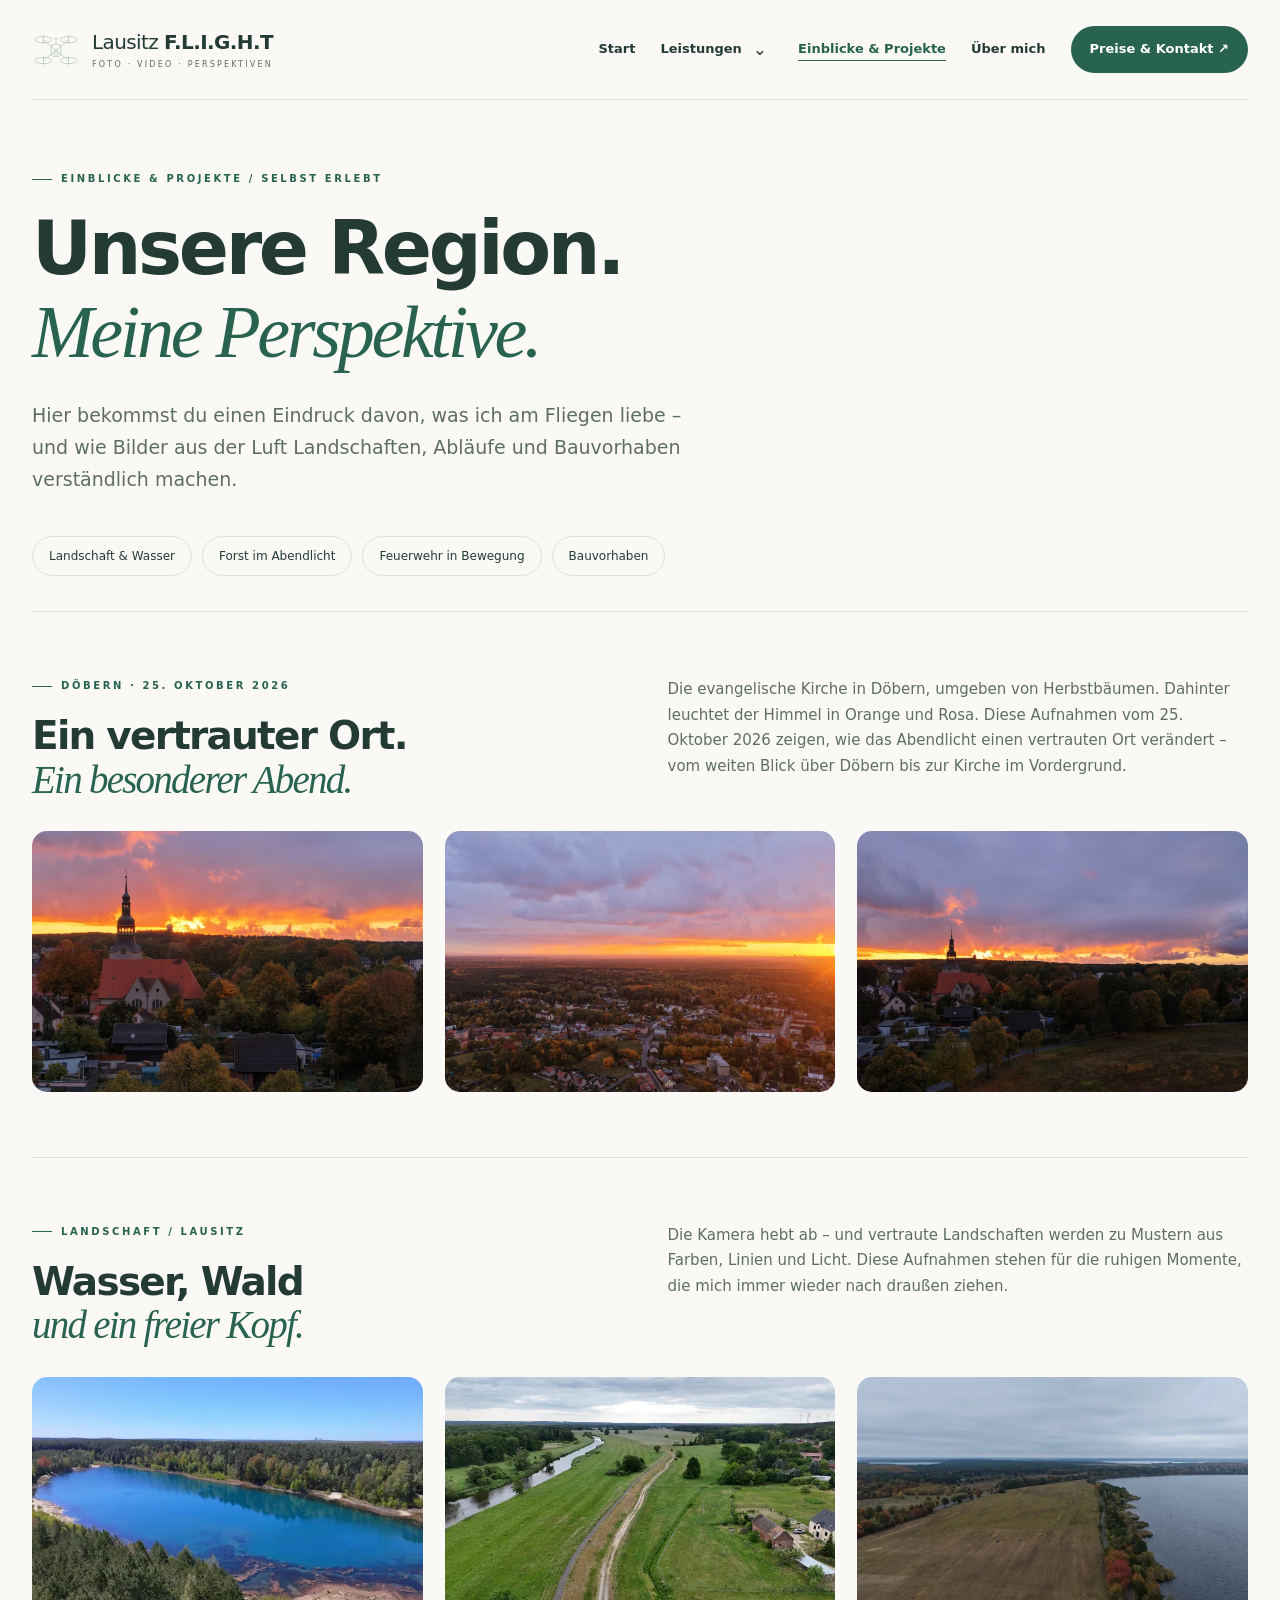
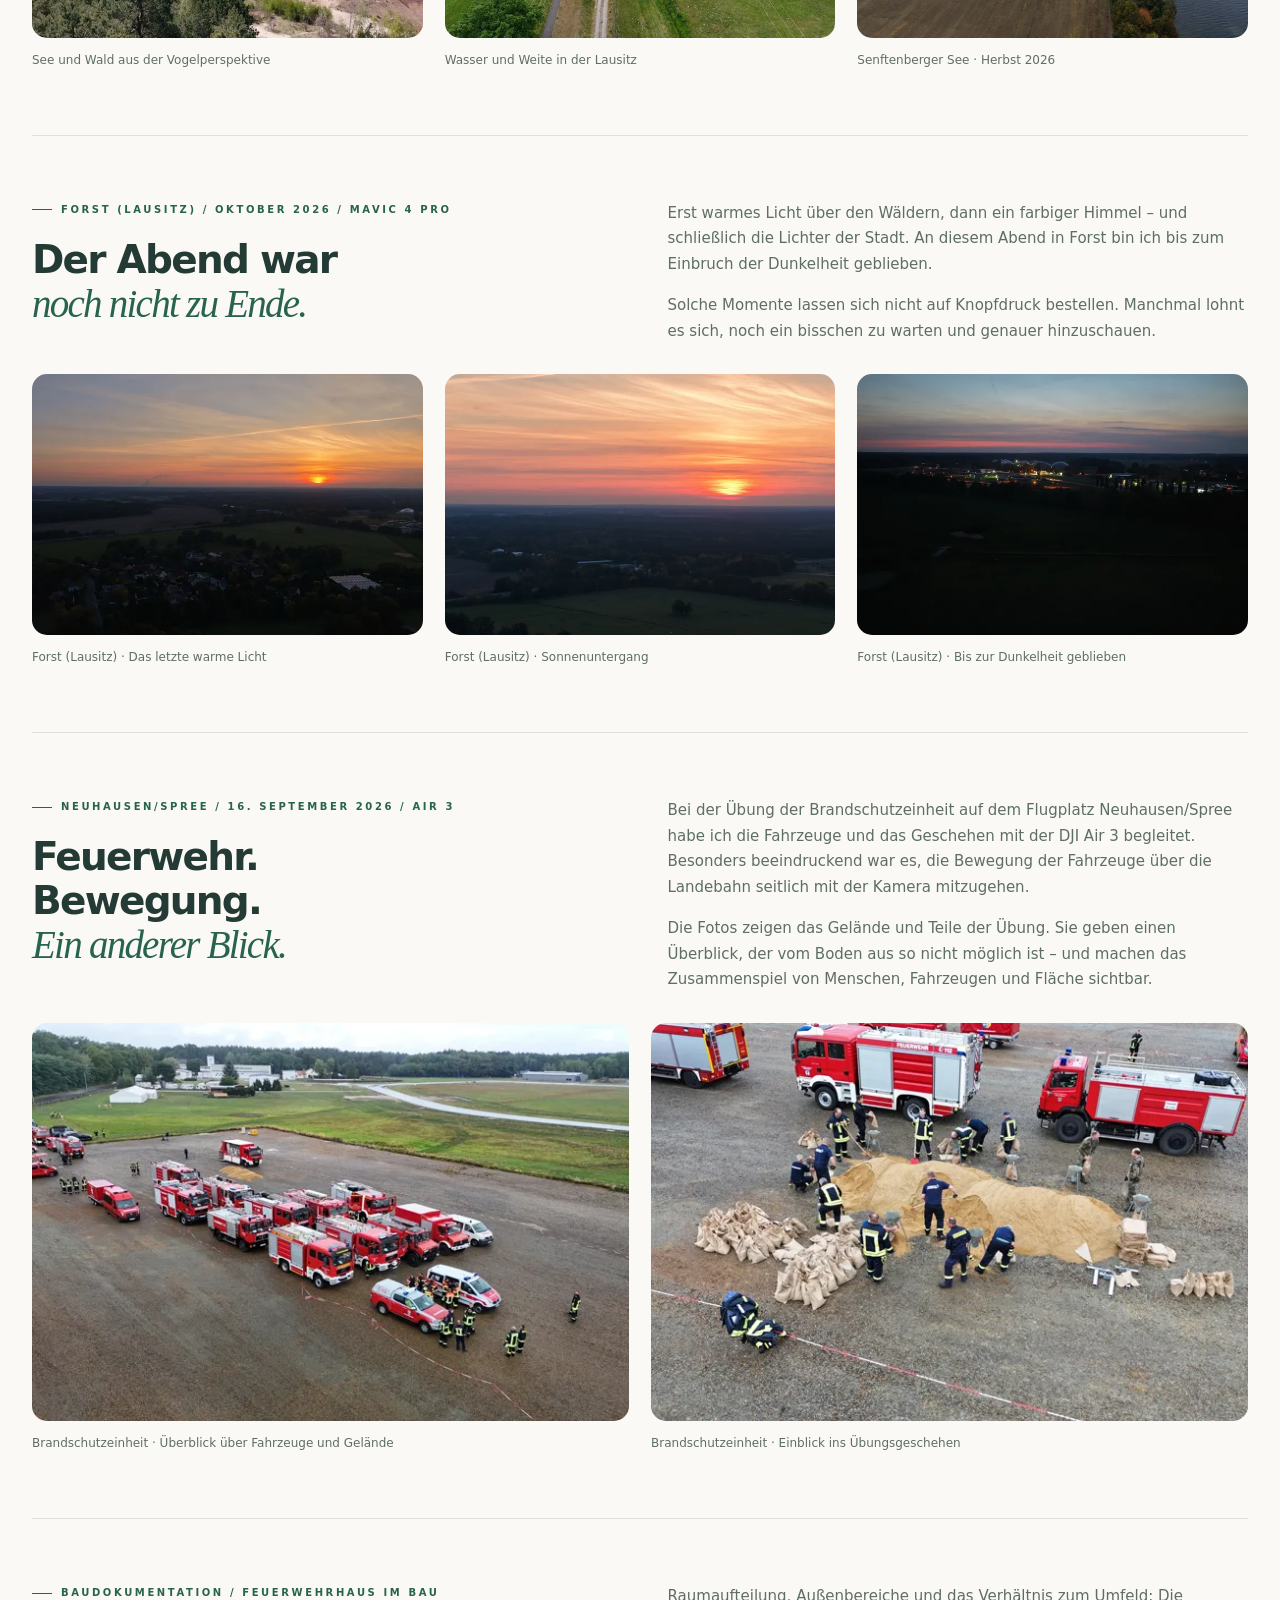
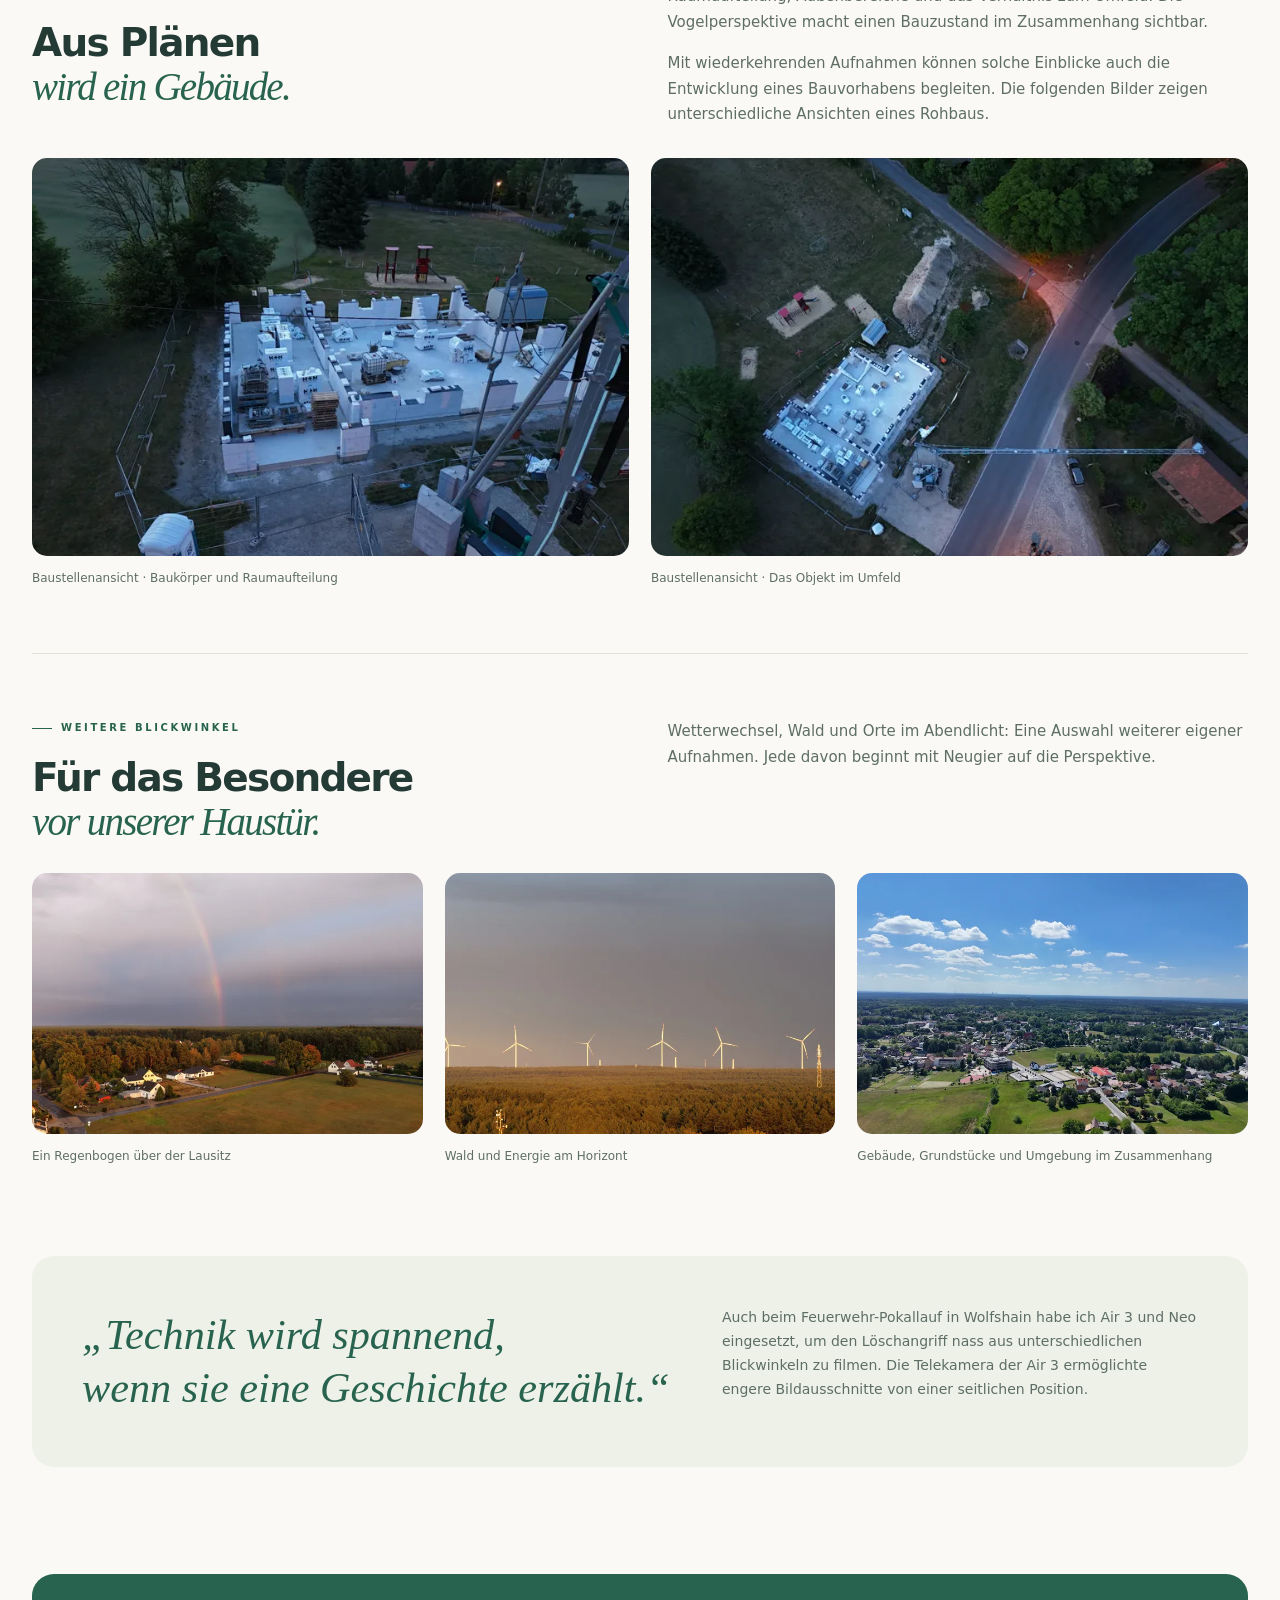
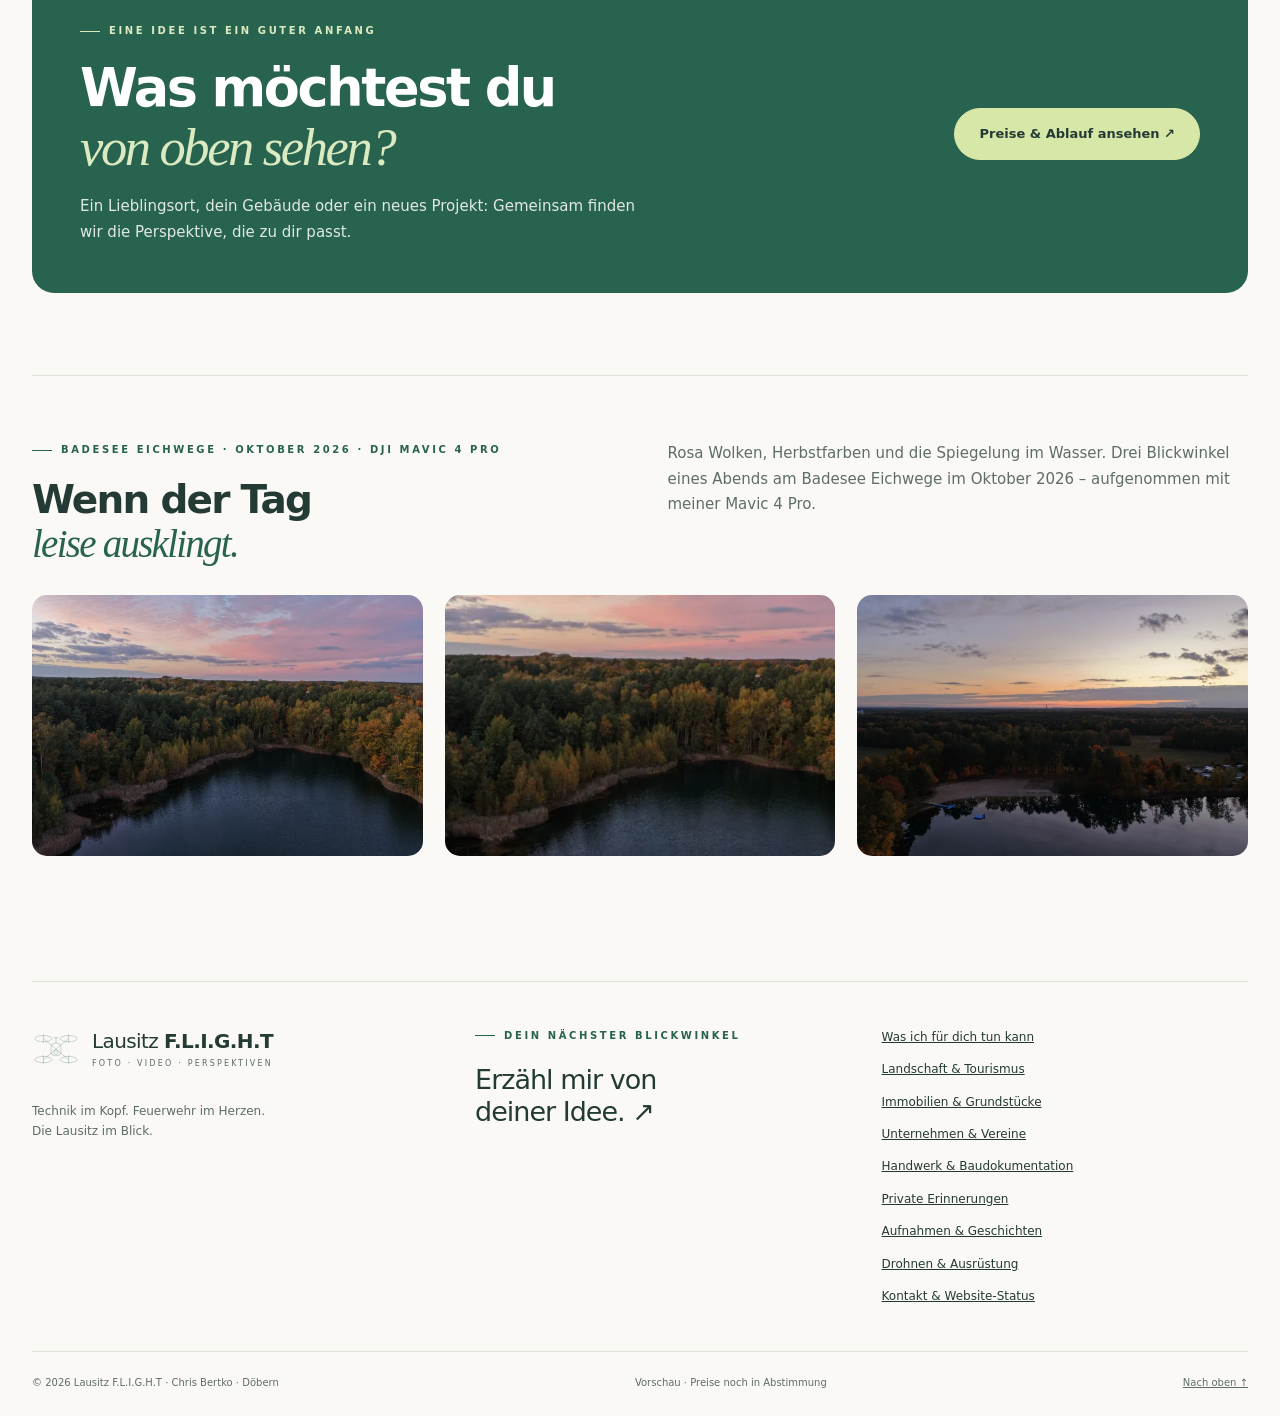
==== commit 49d676fb: "Add sunset gallery of the evangelical church in Döbern, 25 October 2026" ====
--- a/aufnahmen.html
+++ b/aufnahmen.html
@@ -1,6 +1,6 @@
 <!doctype html>
-<html lang="de"><head><meta charset="utf-8"><meta name="viewport" content="width=device-width,initial-scale=1"><meta name="robots" content="noindex,follow"><meta name="theme-color" content="#faf9f5"><meta name="description" content="Eigene Drohnenaufnahmen und Geschichten: Forst (Lausitz) im Abendlicht, Senftenberger See, Feuerwehrübung in Neuhausen/Spree und Bauvorhaben."><meta property="og:title" content="Luftbilder & Projekte aus der Lausitz | Lausitz F.L.I.G.H.T"><meta property="og:description" content="Eigene Drohnenaufnahmen und Geschichten: Forst (Lausitz) im Abendlicht, Senftenberger See, Feuerwehrübung in Neuhausen/Spree und Bauvorhaben."><meta property="og:type" content="website"><meta property="og:image" content="https://crissxcross007.github.io/LausitzFlight/assets/see-tuerkis.webp"><title>Luftbilder & Projekte aus der Lausitz | Lausitz F.L.I.G.H.T</title><link rel="canonical" href="https://crissxcross007.github.io/LausitzFlight/aufnahmen.html"><link rel="stylesheet" href="style.css?v=20261022b"><script src="site.js?v=20261022b" defer></script></head><body><div id="site-header"></div><main id="inhalt" class="wrap"><div class="page-intro"><span class="eyebrow">Einblicke & Projekte / Selbst erlebt</span><h1>Unsere Region.<br><em>Meine Perspektive.</em></h1><p class="lead">Hier bekommst du einen Eindruck davon, was ich am Fliegen liebe – und wie Bilder aus der Luft Landschaften, Abläufe und Bauvorhaben verständlich machen.</p></div><div class="filter-bar"><a href="#landschaft">Landschaft & Wasser</a><a href="#forst">Forst im Abendlicht</a><a href="#neuhausen">Feuerwehr in Bewegung</a><a href="#feuerwehrhaus">Bauvorhaben</a></div>
-<section class="project" id="landschaft"><div class="project-heading"><div><span class="eyebrow">Landschaft / Lausitz</span><h2>Wasser, Wald<br><em>und ein freier Kopf.</em></h2></div><p>Die Kamera hebt ab – und vertraute Landschaften werden zu Mustern aus Farben, Linien und Licht. Diese Aufnahmen stehen für die ruhigen Momente, die mich immer wieder nach draußen ziehen.</p></div><div class="gallery "><figure><a href="assets/see-tuerkis.webp" data-lightbox data-caption="See und Wald aus der Vogelperspektive" aria-label="Türkisfarbener See im Wald – vergrößern"><img src="assets/see-tuerkis.webp" srcset="assets/see-tuerkis-sm.webp 720w, assets/see-tuerkis.webp 1600w" sizes="(max-width:520px) 100vw, (max-width:800px) 50vw, 33vw" alt="Türkisfarbener See im Wald" width="1600" height="902" loading="lazy" decoding="async"></a><figcaption>See und Wald aus der Vogelperspektive</figcaption></figure><figure><a href="assets/flusslandschaft.webp" data-lightbox data-caption="Wasser und Weite in der Lausitz" aria-label="Flusslauf mit grünen Ufern und Feldern – vergrößern"><img src="assets/flusslandschaft.webp" srcset="assets/flusslandschaft-sm.webp 720w, assets/flusslandschaft.webp 1600w" sizes="(max-width:520px) 100vw, (max-width:800px) 50vw, 33vw" alt="Flusslauf mit grünen Ufern und Feldern" width="1600" height="1200" loading="lazy" decoding="async"></a><figcaption>Wasser und Weite in der Lausitz</figcaption></figure><figure><a href="assets/senftenberger-see.webp" data-lightbox data-caption="Senftenberger See · Herbst 2026" aria-label="Herbstliches Ufer des Senftenberger Sees – vergrößern"><img src="assets/senftenberger-see.webp" srcset="assets/senftenberger-see-sm.webp 720w, assets/senftenberger-see.webp 1536w" sizes="(max-width:520px) 100vw, (max-width:800px) 50vw, 33vw" alt="Herbstliches Ufer des Senftenberger Sees" width="1536" height="1024" loading="lazy" decoding="async"></a><figcaption>Senftenberger See · Herbst 2026</figcaption></figure></div></section>
+<html lang="de"><head><meta charset="utf-8"><meta name="viewport" content="width=device-width,initial-scale=1"><meta name="robots" content="noindex,follow"><meta name="theme-color" content="#faf9f5"><meta name="description" content="Eigene Drohnenaufnahmen und Geschichten: Döbern und Forst (Lausitz) im Abendlicht, Senftenberger See, Feuerwehrübung in Neuhausen/Spree und Bauvorhaben."><meta property="og:title" content="Luftbilder & Projekte aus der Lausitz | Lausitz F.L.I.G.H.T"><meta property="og:description" content="Eigene Drohnenaufnahmen und Geschichten: Döbern und Forst (Lausitz) im Abendlicht, Senftenberger See, Feuerwehrübung in Neuhausen/Spree und Bauvorhaben."><meta property="og:type" content="website"><meta property="og:image" content="https://crissxcross007.github.io/LausitzFlight/assets/see-tuerkis.webp"><title>Luftbilder & Projekte aus der Lausitz | Lausitz F.L.I.G.H.T</title><link rel="canonical" href="https://crissxcross007.github.io/LausitzFlight/aufnahmen.html"><link rel="stylesheet" href="style.css?v=20261022b"><script src="site.js?v=20261022b" defer></script></head><body><div id="site-header"></div><main id="inhalt" class="wrap"><div class="page-intro"><span class="eyebrow">Einblicke & Projekte / Selbst erlebt</span><h1>Unsere Region.<br><em>Meine Perspektive.</em></h1><p class="lead">Hier bekommst du einen Eindruck davon, was ich am Fliegen liebe – und wie Bilder aus der Luft Landschaften, Abläufe und Bauvorhaben verständlich machen.</p></div><div class="filter-bar"><a href="#landschaft">Landschaft & Wasser</a><a href="#forst">Forst im Abendlicht</a><a href="#neuhausen">Feuerwehr in Bewegung</a><a href="#feuerwehrhaus">Bauvorhaben</a></div>
+<section class="section project" id="doebern-kirche"><div class="project-heading"><div><span class="eyebrow">Döbern · 25. Oktober 2026</span><h2>Ein vertrauter Ort.<br><em>Ein besonderer Abend.</em></h2></div><p>Die evangelische Kirche in Döbern, umgeben von Herbstbäumen. Dahinter leuchtet der Himmel in Orange und Rosa. Diese Aufnahmen vom 25. Oktober 2026 zeigen, wie das Abendlicht einen vertrauten Ort verändert – vom weiten Blick über Döbern bis zur Kirche im Vordergrund.</p></div><div class="gallery"><a href="assets/doebern-kirche-abend.webp" data-lightbox data-caption="Evangelische Kirche in Döbern vor orange leuchtenden Abendwolken · 25. Oktober 2026"><img src="assets/doebern-kirche-abend.webp" srcset="assets/doebern-kirche-abend-sm.webp 720w, assets/doebern-kirche-abend.webp 1800w" sizes="(max-width:800px) 100vw, 50vw" alt="Evangelische Kirche in Döbern vor orange leuchtenden Abendwolken" width="1800" height="1200" loading="lazy" decoding="async"></a><a href="assets/doebern-sonnenuntergang.webp" data-lightbox data-caption="Sonnenuntergang über Döbern mit Blick auf die herbstliche Ortschaft · 25. Oktober 2026"><img src="assets/doebern-sonnenuntergang.webp" srcset="assets/doebern-sonnenuntergang-sm.webp 720w, assets/doebern-sonnenuntergang.webp 1800w" sizes="(max-width:800px) 100vw, 50vw" alt="Sonnenuntergang über Döbern mit Blick auf die herbstliche Ortschaft" width="1800" height="1200" loading="lazy" decoding="async"></a><a href="assets/doebern-kirche-umgebung.webp" data-lightbox data-caption="Evangelische Kirche und Herbstbäume in Döbern bei Sonnenuntergang · 25. Oktober 2026"><img src="assets/doebern-kirche-umgebung.webp" srcset="assets/doebern-kirche-umgebung-sm.webp 720w, assets/doebern-kirche-umgebung.webp 1800w" sizes="(max-width:800px) 100vw, 50vw" alt="Evangelische Kirche und Herbstbäume in Döbern bei Sonnenuntergang" width="1800" height="1200" loading="lazy" decoding="async"></a></div></section><section class="project" id="landschaft"><div class="project-heading"><div><span class="eyebrow">Landschaft / Lausitz</span><h2>Wasser, Wald<br><em>und ein freier Kopf.</em></h2></div><p>Die Kamera hebt ab – und vertraute Landschaften werden zu Mustern aus Farben, Linien und Licht. Diese Aufnahmen stehen für die ruhigen Momente, die mich immer wieder nach draußen ziehen.</p></div><div class="gallery "><figure><a href="assets/see-tuerkis.webp" data-lightbox data-caption="See und Wald aus der Vogelperspektive" aria-label="Türkisfarbener See im Wald – vergrößern"><img src="assets/see-tuerkis.webp" srcset="assets/see-tuerkis-sm.webp 720w, assets/see-tuerkis.webp 1600w" sizes="(max-width:520px) 100vw, (max-width:800px) 50vw, 33vw" alt="Türkisfarbener See im Wald" width="1600" height="902" loading="lazy" decoding="async"></a><figcaption>See und Wald aus der Vogelperspektive</figcaption></figure><figure><a href="assets/flusslandschaft.webp" data-lightbox data-caption="Wasser und Weite in der Lausitz" aria-label="Flusslauf mit grünen Ufern und Feldern – vergrößern"><img src="assets/flusslandschaft.webp" srcset="assets/flusslandschaft-sm.webp 720w, assets/flusslandschaft.webp 1600w" sizes="(max-width:520px) 100vw, (max-width:800px) 50vw, 33vw" alt="Flusslauf mit grünen Ufern und Feldern" width="1600" height="1200" loading="lazy" decoding="async"></a><figcaption>Wasser und Weite in der Lausitz</figcaption></figure><figure><a href="assets/senftenberger-see.webp" data-lightbox data-caption="Senftenberger See · Herbst 2026" aria-label="Herbstliches Ufer des Senftenberger Sees – vergrößern"><img src="assets/senftenberger-see.webp" srcset="assets/senftenberger-see-sm.webp 720w, assets/senftenberger-see.webp 1536w" sizes="(max-width:520px) 100vw, (max-width:800px) 50vw, 33vw" alt="Herbstliches Ufer des Senftenberger Sees" width="1536" height="1024" loading="lazy" decoding="async"></a><figcaption>Senftenberger See · Herbst 2026</figcaption></figure></div></section>
 <section class="project" id="forst"><div class="project-heading"><div><span class="eyebrow">Forst (Lausitz) / Oktober 2026 / Mavic 4 Pro</span><h2>Der Abend war<br><em>noch nicht zu Ende.</em></h2></div><div><p>Erst warmes Licht über den Wäldern, dann ein farbiger Himmel – und schließlich die Lichter der Stadt. An diesem Abend in Forst bin ich bis zum Einbruch der Dunkelheit geblieben.</p><p>Solche Momente lassen sich nicht auf Knopfdruck bestellen. Manchmal lohnt es sich, noch ein bisschen zu warten und genauer hinzuschauen.</p></div></div><div class="gallery "><figure><a href="assets/forst-abend.webp" data-lightbox data-caption="Forst (Lausitz) · Das letzte warme Licht" aria-label="Sonnenuntergang über Forst (Lausitz) im Oktober – vergrößern"><img src="assets/forst-abend.webp" srcset="assets/forst-abend-sm.webp 720w, assets/forst-abend.webp 1536w" sizes="(max-width:520px) 100vw, (max-width:800px) 50vw, 33vw" alt="Sonnenuntergang über Forst (Lausitz) im Oktober" width="1536" height="1024" loading="lazy" decoding="async"></a><figcaption>Forst (Lausitz) · Das letzte warme Licht</figcaption></figure><figure><a href="assets/forst-sonnenuntergang.webp" data-lightbox data-caption="Forst (Lausitz) · Sonnenuntergang" aria-label="Farbiger Abendhimmel über Forst – vergrößern"><img src="assets/forst-sonnenuntergang.webp" srcset="assets/forst-sonnenuntergang-sm.webp 720w, assets/forst-sonnenuntergang.webp 1536w" sizes="(max-width:520px) 100vw, (max-width:800px) 50vw, 33vw" alt="Farbiger Abendhimmel über Forst" width="1536" height="1152" loading="lazy" decoding="async"></a><figcaption>Forst (Lausitz) · Sonnenuntergang</figcaption></figure><figure><a href="assets/forst-nacht.webp" data-lightbox data-caption="Forst (Lausitz) · Bis zur Dunkelheit geblieben" aria-label="Lichter von Forst in der Abenddämmerung – vergrößern"><img src="assets/forst-nacht.webp" srcset="assets/forst-nacht-sm.webp 720w, assets/forst-nacht.webp 1536w" sizes="(max-width:520px) 100vw, (max-width:800px) 50vw, 33vw" alt="Lichter von Forst in der Abenddämmerung" width="1536" height="1024" loading="lazy" decoding="async"></a><figcaption>Forst (Lausitz) · Bis zur Dunkelheit geblieben</figcaption></figure></div><div data-video="forst"></div></section>
 <section class="project" id="neuhausen"><div class="project-heading"><div><span class="eyebrow">Neuhausen/Spree / 16. September 2026 / Air 3</span><h2>Feuerwehr.<br>Bewegung.<br><em>Ein anderer Blick.</em></h2></div><div><p>Bei der Übung der Brandschutzeinheit auf dem Flugplatz Neuhausen/Spree habe ich die Fahrzeuge und das Geschehen mit der DJI Air 3 begleitet. Besonders beeindruckend war es, die Bewegung der Fahrzeuge über die Landebahn seitlich mit der Kamera mitzugehen.</p><p>Die Fotos zeigen das Gelände und Teile der Übung. Sie geben einen Überblick, der vom Boden aus so nicht möglich ist – und machen das Zusammenspiel von Menschen, Fahrzeugen und Fläche sichtbar.</p></div></div><div class="gallery two"><figure><a href="assets/neuhausen-kolonne.webp" data-lightbox data-caption="Brandschutzeinheit · Überblick über Fahrzeuge und Gelände" aria-label="Feuerwehrfahrzeuge auf dem Flugplatz Neuhausen/Spree – vergrößern"><img src="assets/neuhausen-kolonne.webp" srcset="assets/neuhausen-kolonne-sm.webp 720w, assets/neuhausen-kolonne.webp 1600w" sizes="(max-width:520px) 100vw, (max-width:800px) 50vw, 33vw" alt="Feuerwehrfahrzeuge auf dem Flugplatz Neuhausen/Spree" width="1600" height="900" loading="lazy" decoding="async"></a><figcaption>Brandschutzeinheit · Überblick über Fahrzeuge und Gelände</figcaption></figure><figure><a href="assets/neuhausen-uebung.webp" data-lightbox data-caption="Brandschutzeinheit · Einblick ins Übungsgeschehen" aria-label="Feuerwehrkräfte und Fahrzeuge bei der Übung – vergrößern"><img src="assets/neuhausen-uebung.webp" srcset="assets/neuhausen-uebung-sm.webp 720w, assets/neuhausen-uebung.webp 1600w" sizes="(max-width:520px) 100vw, (max-width:800px) 50vw, 33vw" alt="Feuerwehrkräfte und Fahrzeuge bei der Übung" width="1600" height="900" loading="lazy" decoding="async"></a><figcaption>Brandschutzeinheit · Einblick ins Übungsgeschehen</figcaption></figure></div><div data-video="neuhausen"></div></section>
 <section class="project" id="feuerwehrhaus"><div class="project-heading"><div><span class="eyebrow">Baudokumentation / Feuerwehrhaus im Bau</span><h2>Aus Plänen<br><em>wird ein Gebäude.</em></h2></div><div><p>Raumaufteilung, Außenbereiche und das Verhältnis zum Umfeld: Die Vogelperspektive macht einen Bauzustand im Zusammenhang sichtbar.</p><p>Mit wiederkehrenden Aufnahmen können solche Einblicke auch die Entwicklung eines Bauvorhabens begleiten. Die folgenden Bilder zeigen unterschiedliche Ansichten eines Rohbaus.</p></div></div><div class="gallery two"><figure><a href="assets/bau-rohbau.webp" data-lightbox data-caption="Baustellenansicht · Baukörper und Raumaufteilung" aria-label="Rohbau eines Feuerwehrhauses mit sichtbaren Innenräumen – vergrößern"><img src="assets/bau-rohbau.webp" srcset="assets/bau-rohbau-sm.webp 720w, assets/bau-rohbau.webp 1600w" sizes="(max-width:520px) 100vw, (max-width:800px) 50vw, 33vw" alt="Rohbau eines Feuerwehrhauses mit sichtbaren Innenräumen" width="1600" height="1200" loading="lazy" decoding="async"></a><figcaption>Baustellenansicht · Baukörper und Raumaufteilung</figcaption></figure><figure><a href="assets/bau-uebersicht.webp" data-lightbox data-caption="Baustellenansicht · Das Objekt im Umfeld" aria-label="Baustelle mit Kran und angrenzender Straße aus der Luft – vergrößern"><img src="assets/bau-uebersicht.webp" srcset="assets/bau-uebersicht-sm.webp 720w, assets/bau-uebersicht.webp 1600w" sizes="(max-width:520px) 100vw, (max-width:800px) 50vw, 33vw" alt="Baustelle mit Kran und angrenzender Straße aus der Luft" width="1600" height="1200" loading="lazy" decoding="async"></a><figcaption>Baustellenansicht · Das Objekt im Umfeld</figcaption></figure></div></section>
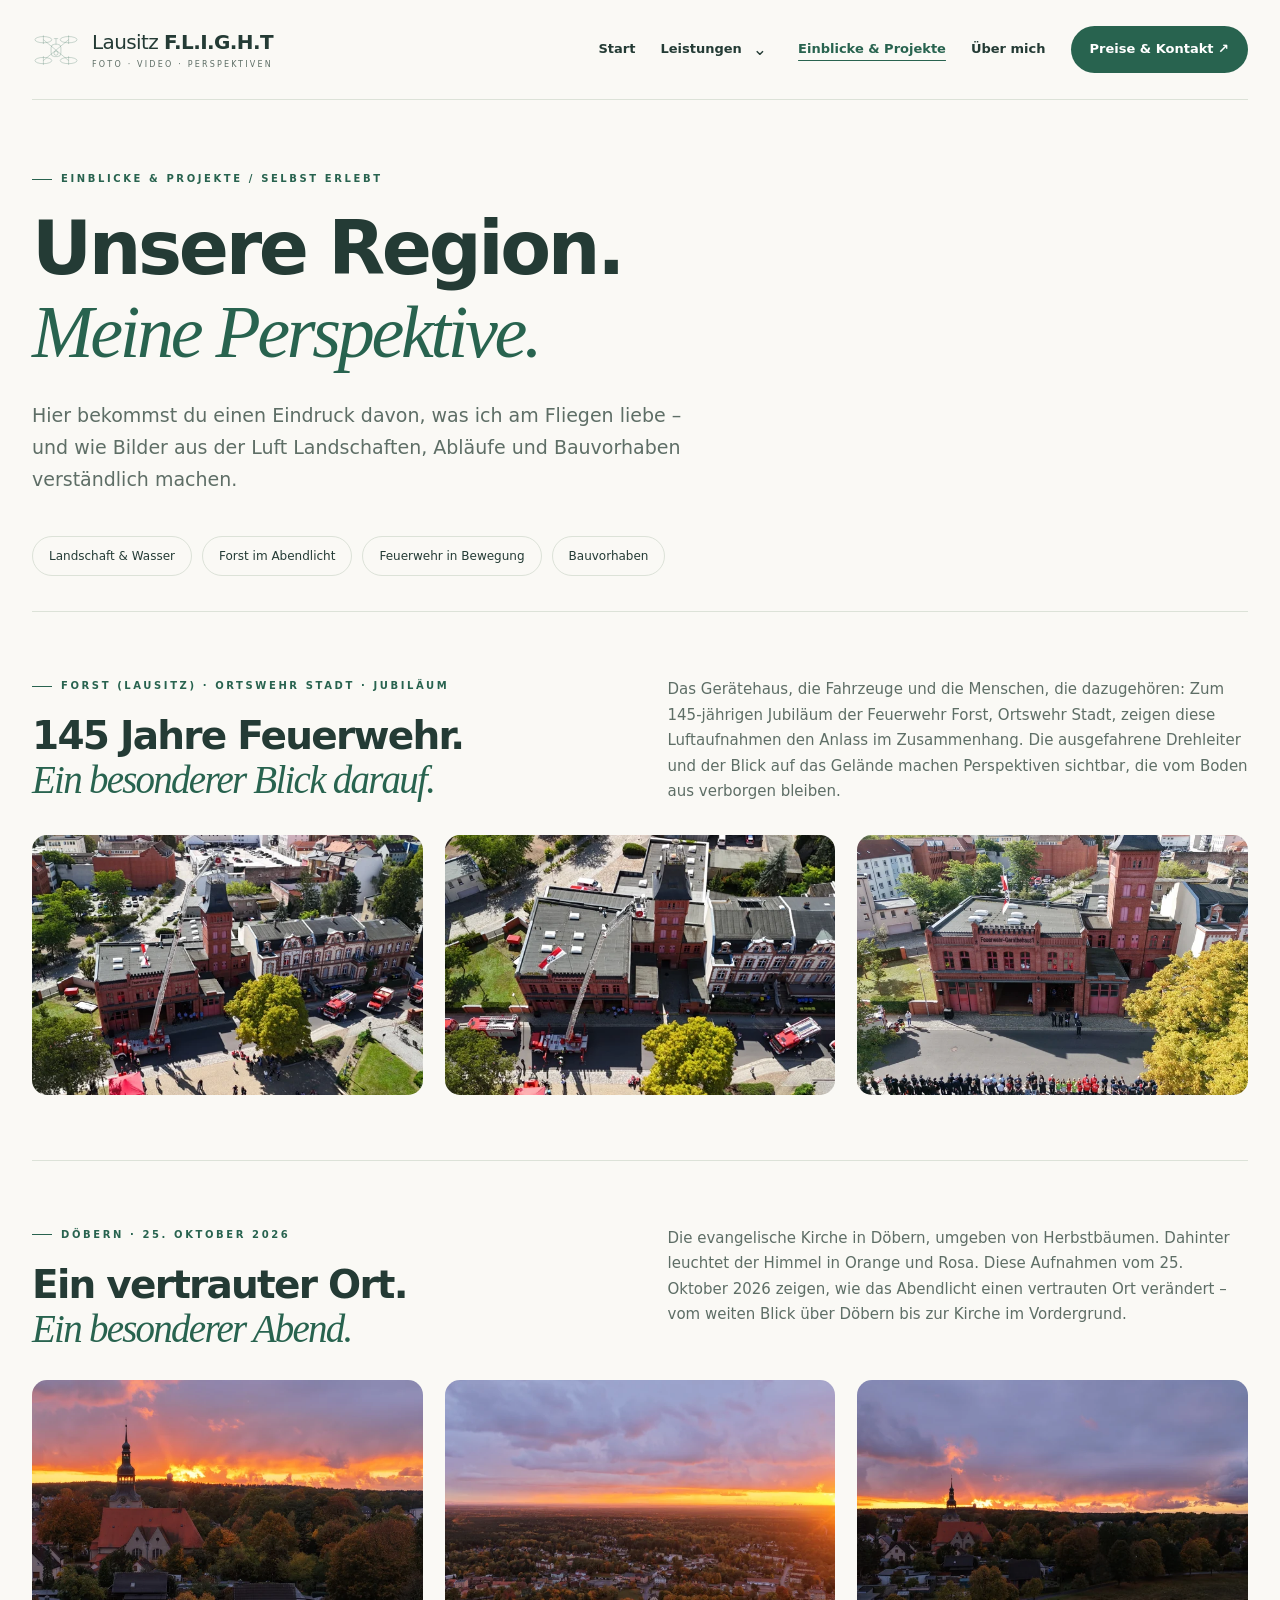
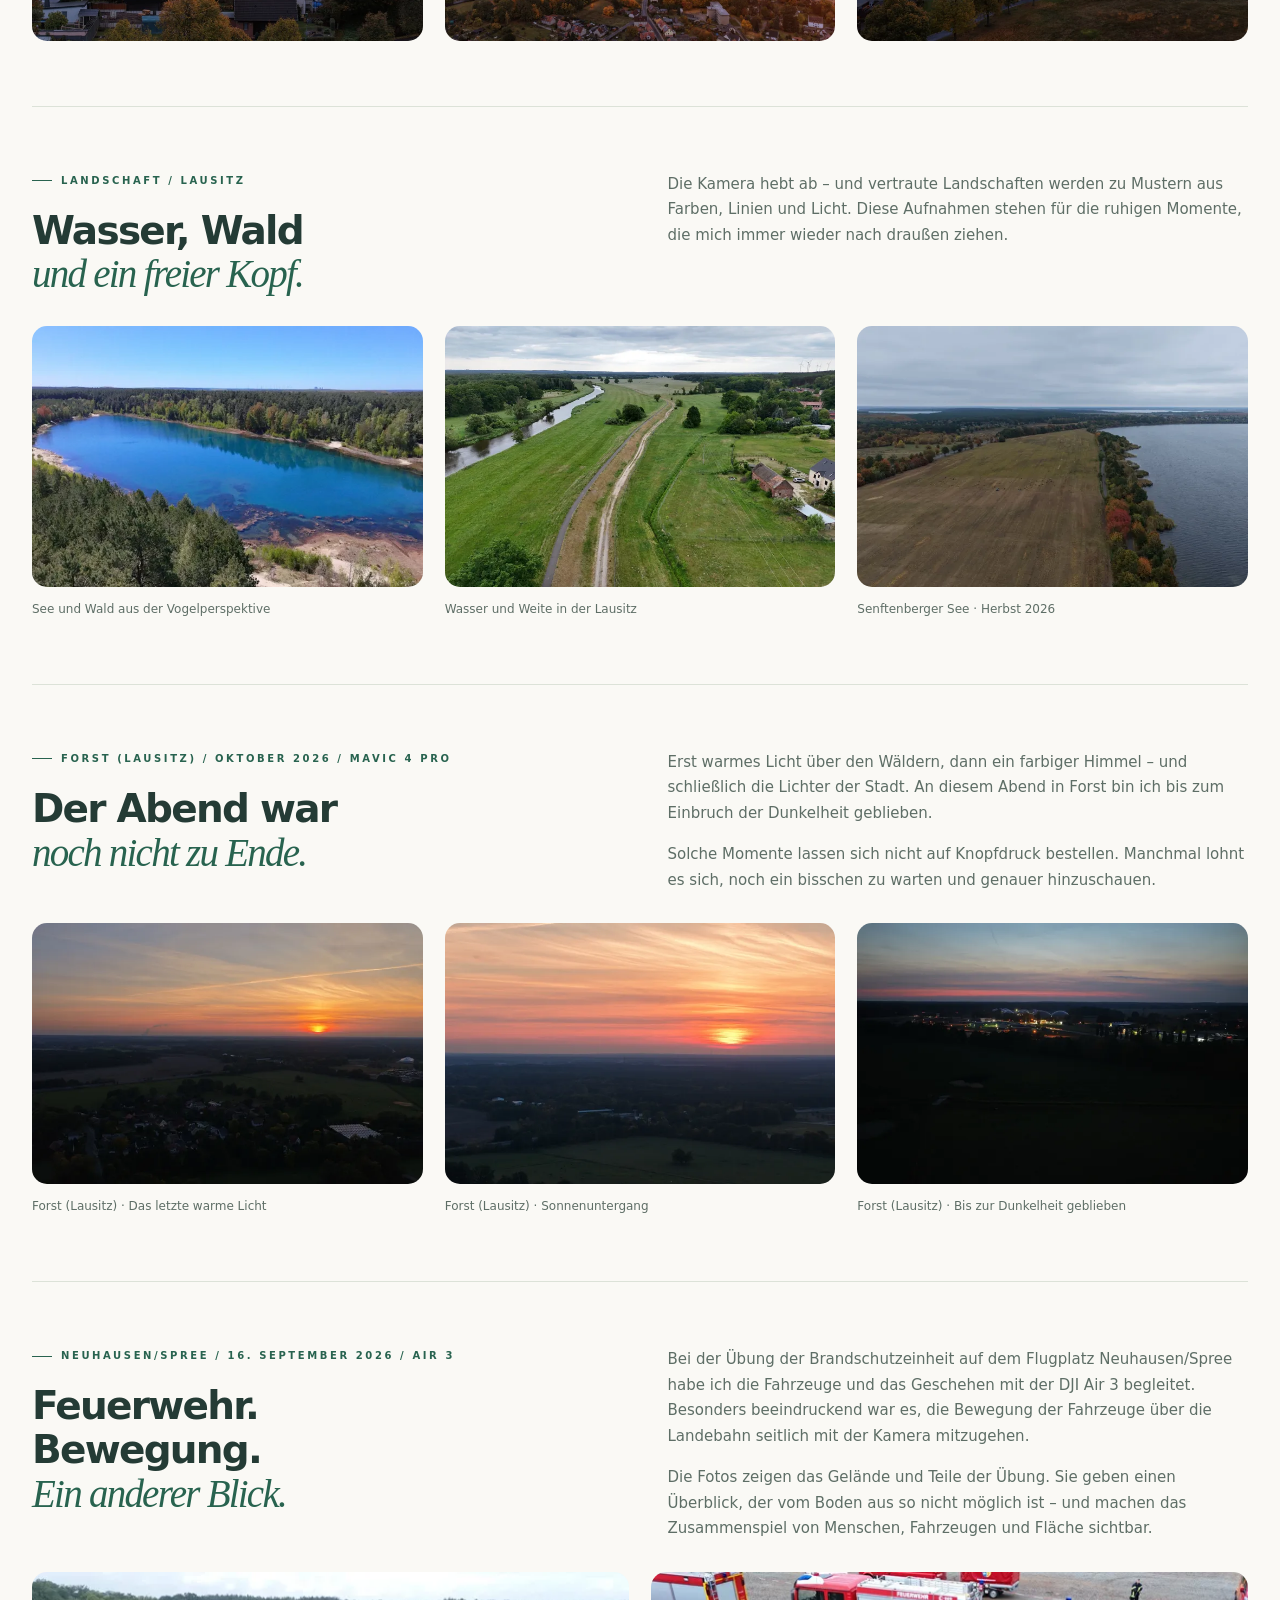
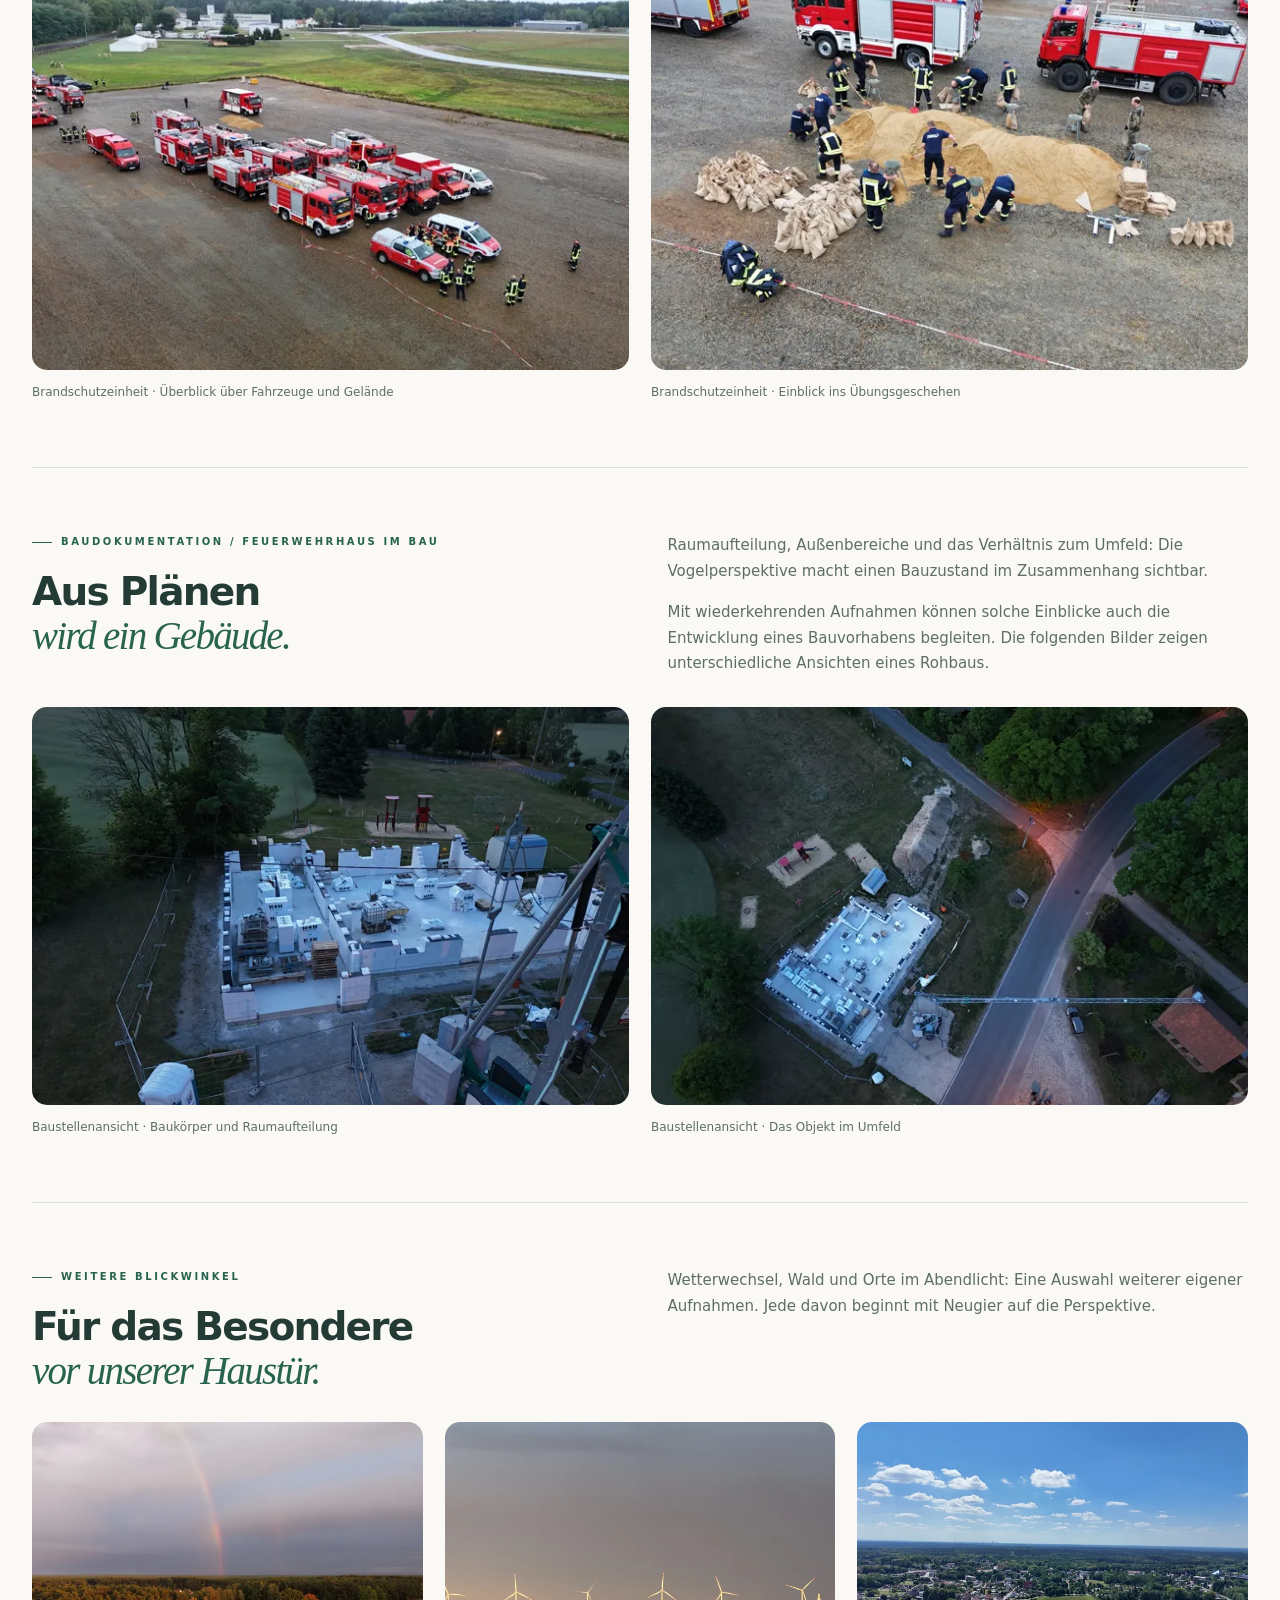
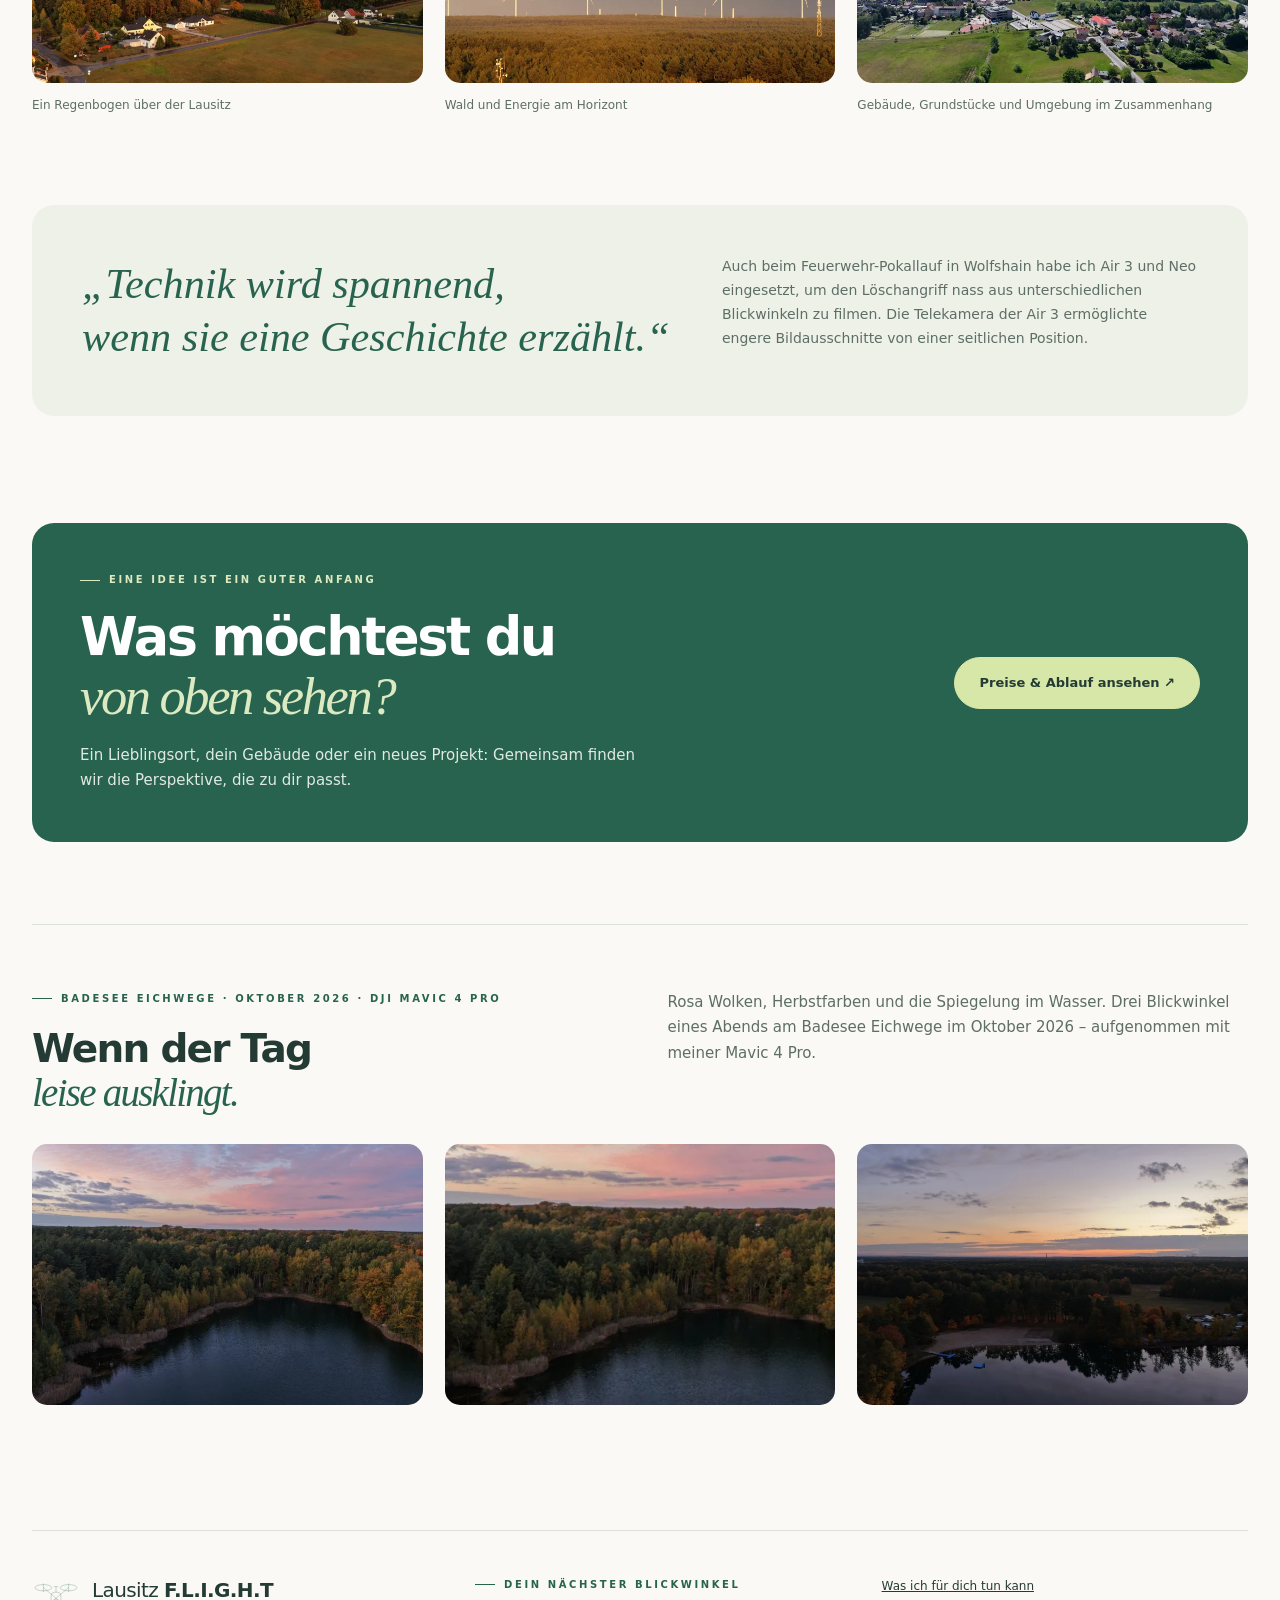
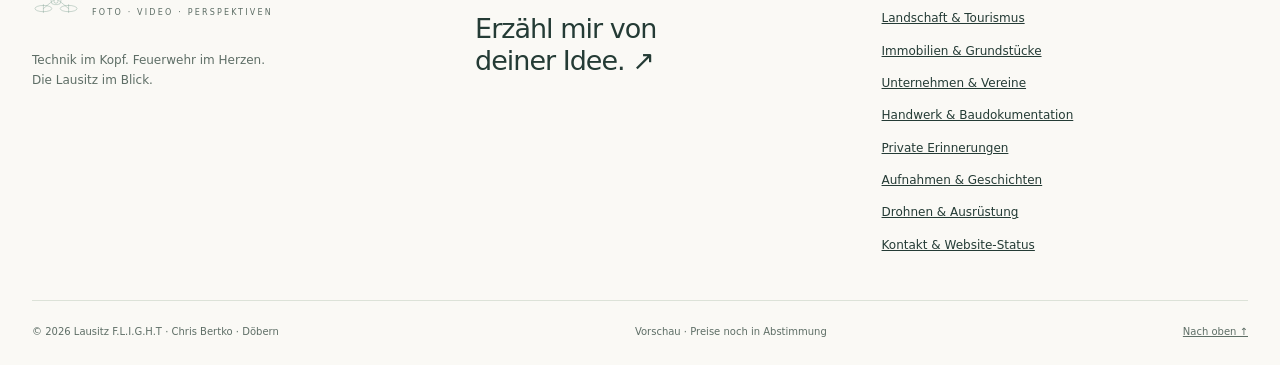
==== commit 18202623: "Add gallery: 145 years Feuerwehr Forst, Ortswehr Stadt" ====
--- a/aufnahmen.html
+++ b/aufnahmen.html
@@ -1,6 +1,6 @@
 <!doctype html>
 <html lang="de"><head><meta charset="utf-8"><meta name="viewport" content="width=device-width,initial-scale=1"><meta name="robots" content="noindex,follow"><meta name="theme-color" content="#faf9f5"><meta name="description" content="Eigene Drohnenaufnahmen und Geschichten: Döbern und Forst (Lausitz) im Abendlicht, Senftenberger See, Feuerwehrübung in Neuhausen/Spree und Bauvorhaben."><meta property="og:title" content="Luftbilder & Projekte aus der Lausitz | Lausitz F.L.I.G.H.T"><meta property="og:description" content="Eigene Drohnenaufnahmen und Geschichten: Döbern und Forst (Lausitz) im Abendlicht, Senftenberger See, Feuerwehrübung in Neuhausen/Spree und Bauvorhaben."><meta property="og:type" content="website"><meta property="og:image" content="https://crissxcross007.github.io/LausitzFlight/assets/see-tuerkis.webp"><title>Luftbilder & Projekte aus der Lausitz | Lausitz F.L.I.G.H.T</title><link rel="canonical" href="https://crissxcross007.github.io/LausitzFlight/aufnahmen.html"><link rel="stylesheet" href="style.css?v=20261022b"><script src="site.js?v=20261022b" defer></script></head><body><div id="site-header"></div><main id="inhalt" class="wrap"><div class="page-intro"><span class="eyebrow">Einblicke & Projekte / Selbst erlebt</span><h1>Unsere Region.<br><em>Meine Perspektive.</em></h1><p class="lead">Hier bekommst du einen Eindruck davon, was ich am Fliegen liebe – und wie Bilder aus der Luft Landschaften, Abläufe und Bauvorhaben verständlich machen.</p></div><div class="filter-bar"><a href="#landschaft">Landschaft & Wasser</a><a href="#forst">Forst im Abendlicht</a><a href="#neuhausen">Feuerwehr in Bewegung</a><a href="#feuerwehrhaus">Bauvorhaben</a></div>
-<section class="section project" id="doebern-kirche"><div class="project-heading"><div><span class="eyebrow">Döbern · 25. Oktober 2026</span><h2>Ein vertrauter Ort.<br><em>Ein besonderer Abend.</em></h2></div><p>Die evangelische Kirche in Döbern, umgeben von Herbstbäumen. Dahinter leuchtet der Himmel in Orange und Rosa. Diese Aufnahmen vom 25. Oktober 2026 zeigen, wie das Abendlicht einen vertrauten Ort verändert – vom weiten Blick über Döbern bis zur Kirche im Vordergrund.</p></div><div class="gallery"><a href="assets/doebern-kirche-abend.webp" data-lightbox data-caption="Evangelische Kirche in Döbern vor orange leuchtenden Abendwolken · 25. Oktober 2026"><img src="assets/doebern-kirche-abend.webp" srcset="assets/doebern-kirche-abend-sm.webp 720w, assets/doebern-kirche-abend.webp 1800w" sizes="(max-width:800px) 100vw, 50vw" alt="Evangelische Kirche in Döbern vor orange leuchtenden Abendwolken" width="1800" height="1200" loading="lazy" decoding="async"></a><a href="assets/doebern-sonnenuntergang.webp" data-lightbox data-caption="Sonnenuntergang über Döbern mit Blick auf die herbstliche Ortschaft · 25. Oktober 2026"><img src="assets/doebern-sonnenuntergang.webp" srcset="assets/doebern-sonnenuntergang-sm.webp 720w, assets/doebern-sonnenuntergang.webp 1800w" sizes="(max-width:800px) 100vw, 50vw" alt="Sonnenuntergang über Döbern mit Blick auf die herbstliche Ortschaft" width="1800" height="1200" loading="lazy" decoding="async"></a><a href="assets/doebern-kirche-umgebung.webp" data-lightbox data-caption="Evangelische Kirche und Herbstbäume in Döbern bei Sonnenuntergang · 25. Oktober 2026"><img src="assets/doebern-kirche-umgebung.webp" srcset="assets/doebern-kirche-umgebung-sm.webp 720w, assets/doebern-kirche-umgebung.webp 1800w" sizes="(max-width:800px) 100vw, 50vw" alt="Evangelische Kirche und Herbstbäume in Döbern bei Sonnenuntergang" width="1800" height="1200" loading="lazy" decoding="async"></a></div></section><section class="project" id="landschaft"><div class="project-heading"><div><span class="eyebrow">Landschaft / Lausitz</span><h2>Wasser, Wald<br><em>und ein freier Kopf.</em></h2></div><p>Die Kamera hebt ab – und vertraute Landschaften werden zu Mustern aus Farben, Linien und Licht. Diese Aufnahmen stehen für die ruhigen Momente, die mich immer wieder nach draußen ziehen.</p></div><div class="gallery "><figure><a href="assets/see-tuerkis.webp" data-lightbox data-caption="See und Wald aus der Vogelperspektive" aria-label="Türkisfarbener See im Wald – vergrößern"><img src="assets/see-tuerkis.webp" srcset="assets/see-tuerkis-sm.webp 720w, assets/see-tuerkis.webp 1600w" sizes="(max-width:520px) 100vw, (max-width:800px) 50vw, 33vw" alt="Türkisfarbener See im Wald" width="1600" height="902" loading="lazy" decoding="async"></a><figcaption>See und Wald aus der Vogelperspektive</figcaption></figure><figure><a href="assets/flusslandschaft.webp" data-lightbox data-caption="Wasser und Weite in der Lausitz" aria-label="Flusslauf mit grünen Ufern und Feldern – vergrößern"><img src="assets/flusslandschaft.webp" srcset="assets/flusslandschaft-sm.webp 720w, assets/flusslandschaft.webp 1600w" sizes="(max-width:520px) 100vw, (max-width:800px) 50vw, 33vw" alt="Flusslauf mit grünen Ufern und Feldern" width="1600" height="1200" loading="lazy" decoding="async"></a><figcaption>Wasser und Weite in der Lausitz</figcaption></figure><figure><a href="assets/senftenberger-see.webp" data-lightbox data-caption="Senftenberger See · Herbst 2026" aria-label="Herbstliches Ufer des Senftenberger Sees – vergrößern"><img src="assets/senftenberger-see.webp" srcset="assets/senftenberger-see-sm.webp 720w, assets/senftenberger-see.webp 1536w" sizes="(max-width:520px) 100vw, (max-width:800px) 50vw, 33vw" alt="Herbstliches Ufer des Senftenberger Sees" width="1536" height="1024" loading="lazy" decoding="async"></a><figcaption>Senftenberger See · Herbst 2026</figcaption></figure></div></section>
+<section class="section project" id="forst-145-jahre"><div class="project-heading"><div><span class="eyebrow">Forst (Lausitz) · Ortswehr Stadt · Jubiläum</span><h2>145 Jahre Feuerwehr.<br><em>Ein besonderer Blick darauf.</em></h2></div><p>Das Gerätehaus, die Fahrzeuge und die Menschen, die dazugehören: Zum 145-jährigen Jubiläum der Feuerwehr Forst, Ortswehr Stadt, zeigen diese Luftaufnahmen den Anlass im Zusammenhang. Die ausgefahrene Drehleiter und der Blick auf das Gelände machen Perspektiven sichtbar, die vom Boden aus verborgen bleiben.</p></div><div class="gallery"><a href="assets/forst-145-geraetehaus.webp" data-lightbox data-caption="Gerätehaus der Ortswehr Stadt in Forst (Lausitz) mit ausgefahrener Drehleiter beim 145-jährigen Jubiläum"><img src="assets/forst-145-geraetehaus.webp" srcset="assets/forst-145-geraetehaus-sm.webp 720w, assets/forst-145-geraetehaus.webp 1800w" sizes="(max-width:800px) 100vw, 50vw" alt="Gerätehaus der Ortswehr Stadt in Forst (Lausitz) mit ausgefahrener Drehleiter beim 145-jährigen Jubiläum" width="1800" height="1013" loading="lazy" decoding="async"></a><a href="assets/forst-145-vogelperspektive.webp" data-lightbox data-caption="Drehleiter und Feuerwehrfahrzeuge vor dem Gerätehaus in Forst beim 145-jährigen Jubiläum aus der Vogelperspektive"><img src="assets/forst-145-vogelperspektive.webp" srcset="assets/forst-145-vogelperspektive-sm.webp 720w, assets/forst-145-vogelperspektive.webp 1800w" sizes="(max-width:800px) 100vw, 50vw" alt="Drehleiter und Feuerwehrfahrzeuge vor dem Gerätehaus in Forst beim 145-jährigen Jubiläum aus der Vogelperspektive" width="1800" height="1013" loading="lazy" decoding="async"></a><a href="assets/forst-145-jubilaeum.webp" data-lightbox data-caption="Versammlung vor dem Gerätehaus der Ortswehr Stadt zum 145-jährigen Feuerwehrjubiläum in Forst (Lausitz)"><img src="assets/forst-145-jubilaeum.webp" srcset="assets/forst-145-jubilaeum-sm.webp 720w, assets/forst-145-jubilaeum.webp 1800w" sizes="(max-width:800px) 100vw, 50vw" alt="Versammlung vor dem Gerätehaus der Ortswehr Stadt zum 145-jährigen Feuerwehrjubiläum in Forst (Lausitz)" width="1800" height="1350" loading="lazy" decoding="async"></a></div></section><section class="section project" id="doebern-kirche"><div class="project-heading"><div><span class="eyebrow">Döbern · 25. Oktober 2026</span><h2>Ein vertrauter Ort.<br><em>Ein besonderer Abend.</em></h2></div><p>Die evangelische Kirche in Döbern, umgeben von Herbstbäumen. Dahinter leuchtet der Himmel in Orange und Rosa. Diese Aufnahmen vom 25. Oktober 2026 zeigen, wie das Abendlicht einen vertrauten Ort verändert – vom weiten Blick über Döbern bis zur Kirche im Vordergrund.</p></div><div class="gallery"><a href="assets/doebern-kirche-abend.webp" data-lightbox data-caption="Evangelische Kirche in Döbern vor orange leuchtenden Abendwolken · 25. Oktober 2026"><img src="assets/doebern-kirche-abend.webp" srcset="assets/doebern-kirche-abend-sm.webp 720w, assets/doebern-kirche-abend.webp 1800w" sizes="(max-width:800px) 100vw, 50vw" alt="Evangelische Kirche in Döbern vor orange leuchtenden Abendwolken" width="1800" height="1200" loading="lazy" decoding="async"></a><a href="assets/doebern-sonnenuntergang.webp" data-lightbox data-caption="Sonnenuntergang über Döbern mit Blick auf die herbstliche Ortschaft · 25. Oktober 2026"><img src="assets/doebern-sonnenuntergang.webp" srcset="assets/doebern-sonnenuntergang-sm.webp 720w, assets/doebern-sonnenuntergang.webp 1800w" sizes="(max-width:800px) 100vw, 50vw" alt="Sonnenuntergang über Döbern mit Blick auf die herbstliche Ortschaft" width="1800" height="1200" loading="lazy" decoding="async"></a><a href="assets/doebern-kirche-umgebung.webp" data-lightbox data-caption="Evangelische Kirche und Herbstbäume in Döbern bei Sonnenuntergang · 25. Oktober 2026"><img src="assets/doebern-kirche-umgebung.webp" srcset="assets/doebern-kirche-umgebung-sm.webp 720w, assets/doebern-kirche-umgebung.webp 1800w" sizes="(max-width:800px) 100vw, 50vw" alt="Evangelische Kirche und Herbstbäume in Döbern bei Sonnenuntergang" width="1800" height="1200" loading="lazy" decoding="async"></a></div></section><section class="project" id="landschaft"><div class="project-heading"><div><span class="eyebrow">Landschaft / Lausitz</span><h2>Wasser, Wald<br><em>und ein freier Kopf.</em></h2></div><p>Die Kamera hebt ab – und vertraute Landschaften werden zu Mustern aus Farben, Linien und Licht. Diese Aufnahmen stehen für die ruhigen Momente, die mich immer wieder nach draußen ziehen.</p></div><div class="gallery "><figure><a href="assets/see-tuerkis.webp" data-lightbox data-caption="See und Wald aus der Vogelperspektive" aria-label="Türkisfarbener See im Wald – vergrößern"><img src="assets/see-tuerkis.webp" srcset="assets/see-tuerkis-sm.webp 720w, assets/see-tuerkis.webp 1600w" sizes="(max-width:520px) 100vw, (max-width:800px) 50vw, 33vw" alt="Türkisfarbener See im Wald" width="1600" height="902" loading="lazy" decoding="async"></a><figcaption>See und Wald aus der Vogelperspektive</figcaption></figure><figure><a href="assets/flusslandschaft.webp" data-lightbox data-caption="Wasser und Weite in der Lausitz" aria-label="Flusslauf mit grünen Ufern und Feldern – vergrößern"><img src="assets/flusslandschaft.webp" srcset="assets/flusslandschaft-sm.webp 720w, assets/flusslandschaft.webp 1600w" sizes="(max-width:520px) 100vw, (max-width:800px) 50vw, 33vw" alt="Flusslauf mit grünen Ufern und Feldern" width="1600" height="1200" loading="lazy" decoding="async"></a><figcaption>Wasser und Weite in der Lausitz</figcaption></figure><figure><a href="assets/senftenberger-see.webp" data-lightbox data-caption="Senftenberger See · Herbst 2026" aria-label="Herbstliches Ufer des Senftenberger Sees – vergrößern"><img src="assets/senftenberger-see.webp" srcset="assets/senftenberger-see-sm.webp 720w, assets/senftenberger-see.webp 1536w" sizes="(max-width:520px) 100vw, (max-width:800px) 50vw, 33vw" alt="Herbstliches Ufer des Senftenberger Sees" width="1536" height="1024" loading="lazy" decoding="async"></a><figcaption>Senftenberger See · Herbst 2026</figcaption></figure></div></section>
 <section class="project" id="forst"><div class="project-heading"><div><span class="eyebrow">Forst (Lausitz) / Oktober 2026 / Mavic 4 Pro</span><h2>Der Abend war<br><em>noch nicht zu Ende.</em></h2></div><div><p>Erst warmes Licht über den Wäldern, dann ein farbiger Himmel – und schließlich die Lichter der Stadt. An diesem Abend in Forst bin ich bis zum Einbruch der Dunkelheit geblieben.</p><p>Solche Momente lassen sich nicht auf Knopfdruck bestellen. Manchmal lohnt es sich, noch ein bisschen zu warten und genauer hinzuschauen.</p></div></div><div class="gallery "><figure><a href="assets/forst-abend.webp" data-lightbox data-caption="Forst (Lausitz) · Das letzte warme Licht" aria-label="Sonnenuntergang über Forst (Lausitz) im Oktober – vergrößern"><img src="assets/forst-abend.webp" srcset="assets/forst-abend-sm.webp 720w, assets/forst-abend.webp 1536w" sizes="(max-width:520px) 100vw, (max-width:800px) 50vw, 33vw" alt="Sonnenuntergang über Forst (Lausitz) im Oktober" width="1536" height="1024" loading="lazy" decoding="async"></a><figcaption>Forst (Lausitz) · Das letzte warme Licht</figcaption></figure><figure><a href="assets/forst-sonnenuntergang.webp" data-lightbox data-caption="Forst (Lausitz) · Sonnenuntergang" aria-label="Farbiger Abendhimmel über Forst – vergrößern"><img src="assets/forst-sonnenuntergang.webp" srcset="assets/forst-sonnenuntergang-sm.webp 720w, assets/forst-sonnenuntergang.webp 1536w" sizes="(max-width:520px) 100vw, (max-width:800px) 50vw, 33vw" alt="Farbiger Abendhimmel über Forst" width="1536" height="1152" loading="lazy" decoding="async"></a><figcaption>Forst (Lausitz) · Sonnenuntergang</figcaption></figure><figure><a href="assets/forst-nacht.webp" data-lightbox data-caption="Forst (Lausitz) · Bis zur Dunkelheit geblieben" aria-label="Lichter von Forst in der Abenddämmerung – vergrößern"><img src="assets/forst-nacht.webp" srcset="assets/forst-nacht-sm.webp 720w, assets/forst-nacht.webp 1536w" sizes="(max-width:520px) 100vw, (max-width:800px) 50vw, 33vw" alt="Lichter von Forst in der Abenddämmerung" width="1536" height="1024" loading="lazy" decoding="async"></a><figcaption>Forst (Lausitz) · Bis zur Dunkelheit geblieben</figcaption></figure></div><div data-video="forst"></div></section>
 <section class="project" id="neuhausen"><div class="project-heading"><div><span class="eyebrow">Neuhausen/Spree / 16. September 2026 / Air 3</span><h2>Feuerwehr.<br>Bewegung.<br><em>Ein anderer Blick.</em></h2></div><div><p>Bei der Übung der Brandschutzeinheit auf dem Flugplatz Neuhausen/Spree habe ich die Fahrzeuge und das Geschehen mit der DJI Air 3 begleitet. Besonders beeindruckend war es, die Bewegung der Fahrzeuge über die Landebahn seitlich mit der Kamera mitzugehen.</p><p>Die Fotos zeigen das Gelände und Teile der Übung. Sie geben einen Überblick, der vom Boden aus so nicht möglich ist – und machen das Zusammenspiel von Menschen, Fahrzeugen und Fläche sichtbar.</p></div></div><div class="gallery two"><figure><a href="assets/neuhausen-kolonne.webp" data-lightbox data-caption="Brandschutzeinheit · Überblick über Fahrzeuge und Gelände" aria-label="Feuerwehrfahrzeuge auf dem Flugplatz Neuhausen/Spree – vergrößern"><img src="assets/neuhausen-kolonne.webp" srcset="assets/neuhausen-kolonne-sm.webp 720w, assets/neuhausen-kolonne.webp 1600w" sizes="(max-width:520px) 100vw, (max-width:800px) 50vw, 33vw" alt="Feuerwehrfahrzeuge auf dem Flugplatz Neuhausen/Spree" width="1600" height="900" loading="lazy" decoding="async"></a><figcaption>Brandschutzeinheit · Überblick über Fahrzeuge und Gelände</figcaption></figure><figure><a href="assets/neuhausen-uebung.webp" data-lightbox data-caption="Brandschutzeinheit · Einblick ins Übungsgeschehen" aria-label="Feuerwehrkräfte und Fahrzeuge bei der Übung – vergrößern"><img src="assets/neuhausen-uebung.webp" srcset="assets/neuhausen-uebung-sm.webp 720w, assets/neuhausen-uebung.webp 1600w" sizes="(max-width:520px) 100vw, (max-width:800px) 50vw, 33vw" alt="Feuerwehrkräfte und Fahrzeuge bei der Übung" width="1600" height="900" loading="lazy" decoding="async"></a><figcaption>Brandschutzeinheit · Einblick ins Übungsgeschehen</figcaption></figure></div><div data-video="neuhausen"></div></section>
 <section class="project" id="feuerwehrhaus"><div class="project-heading"><div><span class="eyebrow">Baudokumentation / Feuerwehrhaus im Bau</span><h2>Aus Plänen<br><em>wird ein Gebäude.</em></h2></div><div><p>Raumaufteilung, Außenbereiche und das Verhältnis zum Umfeld: Die Vogelperspektive macht einen Bauzustand im Zusammenhang sichtbar.</p><p>Mit wiederkehrenden Aufnahmen können solche Einblicke auch die Entwicklung eines Bauvorhabens begleiten. Die folgenden Bilder zeigen unterschiedliche Ansichten eines Rohbaus.</p></div></div><div class="gallery two"><figure><a href="assets/bau-rohbau.webp" data-lightbox data-caption="Baustellenansicht · Baukörper und Raumaufteilung" aria-label="Rohbau eines Feuerwehrhauses mit sichtbaren Innenräumen – vergrößern"><img src="assets/bau-rohbau.webp" srcset="assets/bau-rohbau-sm.webp 720w, assets/bau-rohbau.webp 1600w" sizes="(max-width:520px) 100vw, (max-width:800px) 50vw, 33vw" alt="Rohbau eines Feuerwehrhauses mit sichtbaren Innenräumen" width="1600" height="1200" loading="lazy" decoding="async"></a><figcaption>Baustellenansicht · Baukörper und Raumaufteilung</figcaption></figure><figure><a href="assets/bau-uebersicht.webp" data-lightbox data-caption="Baustellenansicht · Das Objekt im Umfeld" aria-label="Baustelle mit Kran und angrenzender Straße aus der Luft – vergrößern"><img src="assets/bau-uebersicht.webp" srcset="assets/bau-uebersicht-sm.webp 720w, assets/bau-uebersicht.webp 1600w" sizes="(max-width:520px) 100vw, (max-width:800px) 50vw, 33vw" alt="Baustelle mit Kran und angrenzender Straße aus der Luft" width="1600" height="1200" loading="lazy" decoding="async"></a><figcaption>Baustellenansicht · Das Objekt im Umfeld</figcaption></figure></div></section>
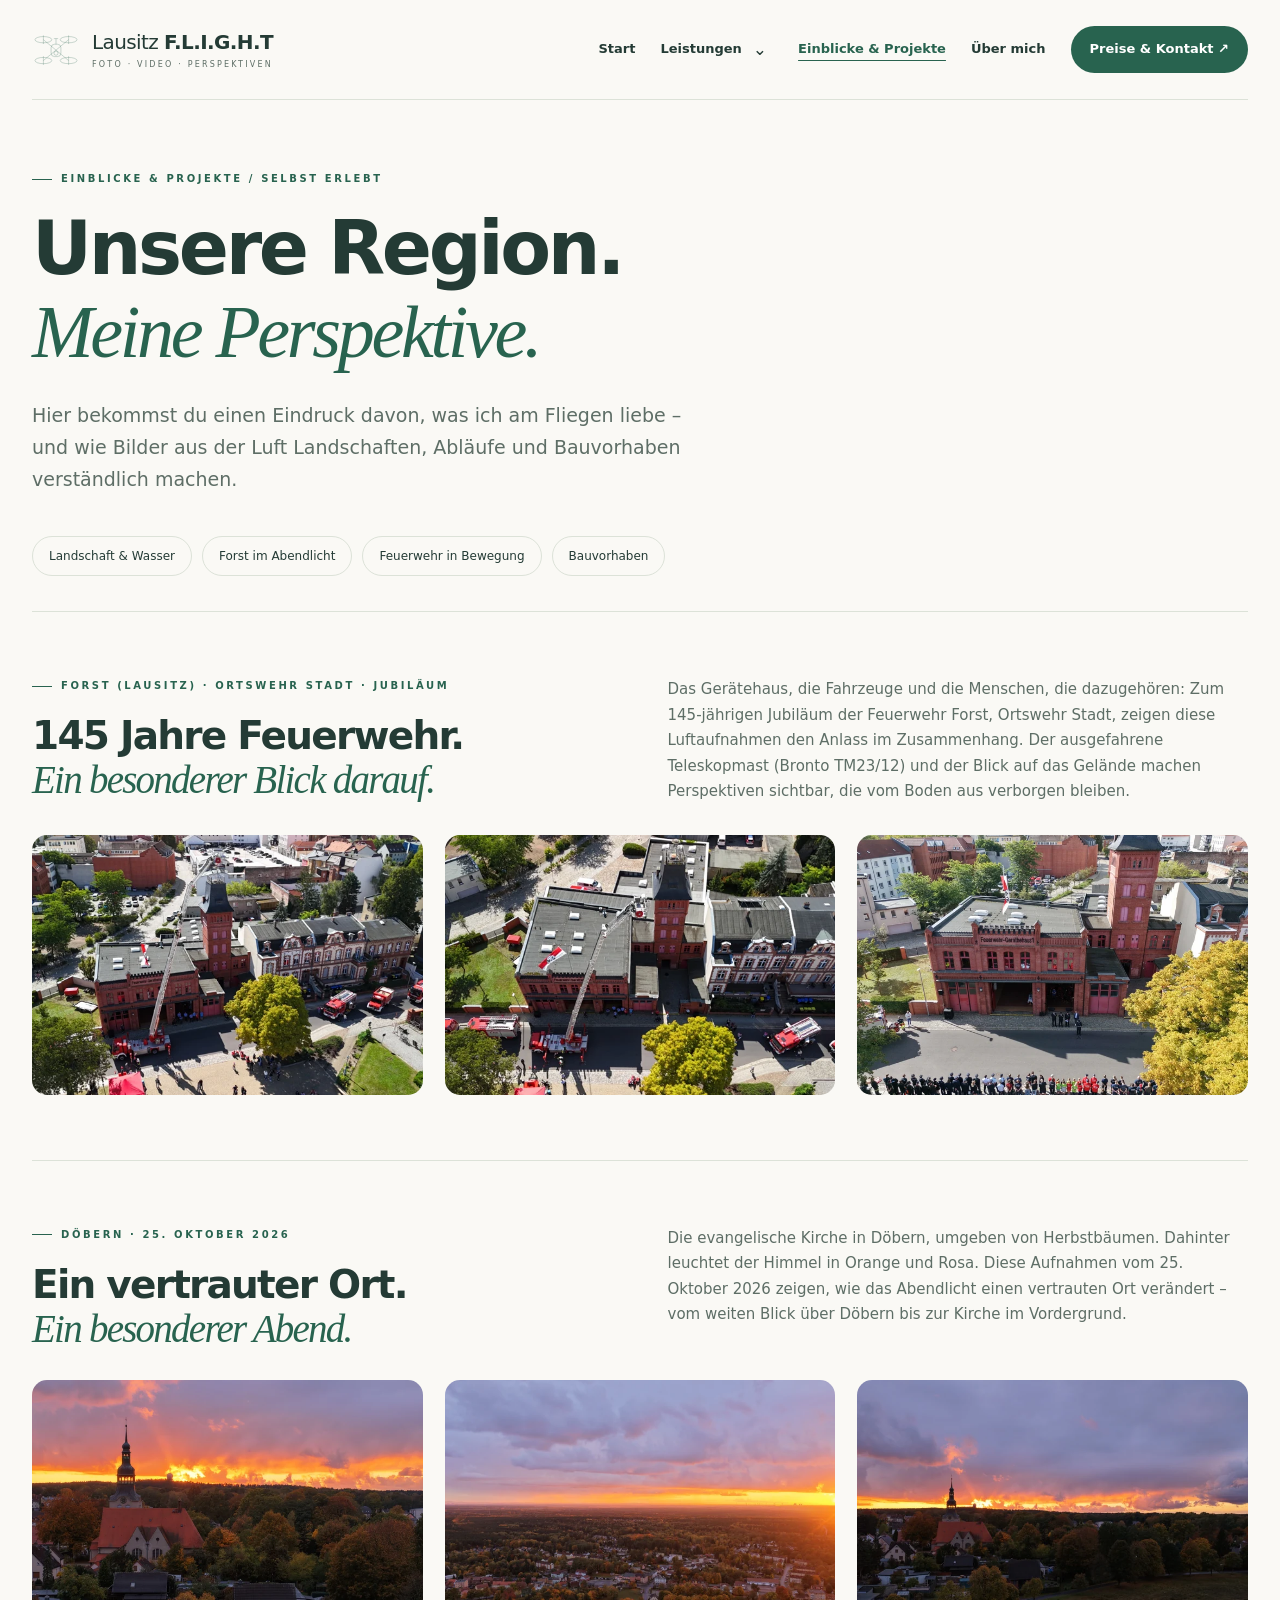
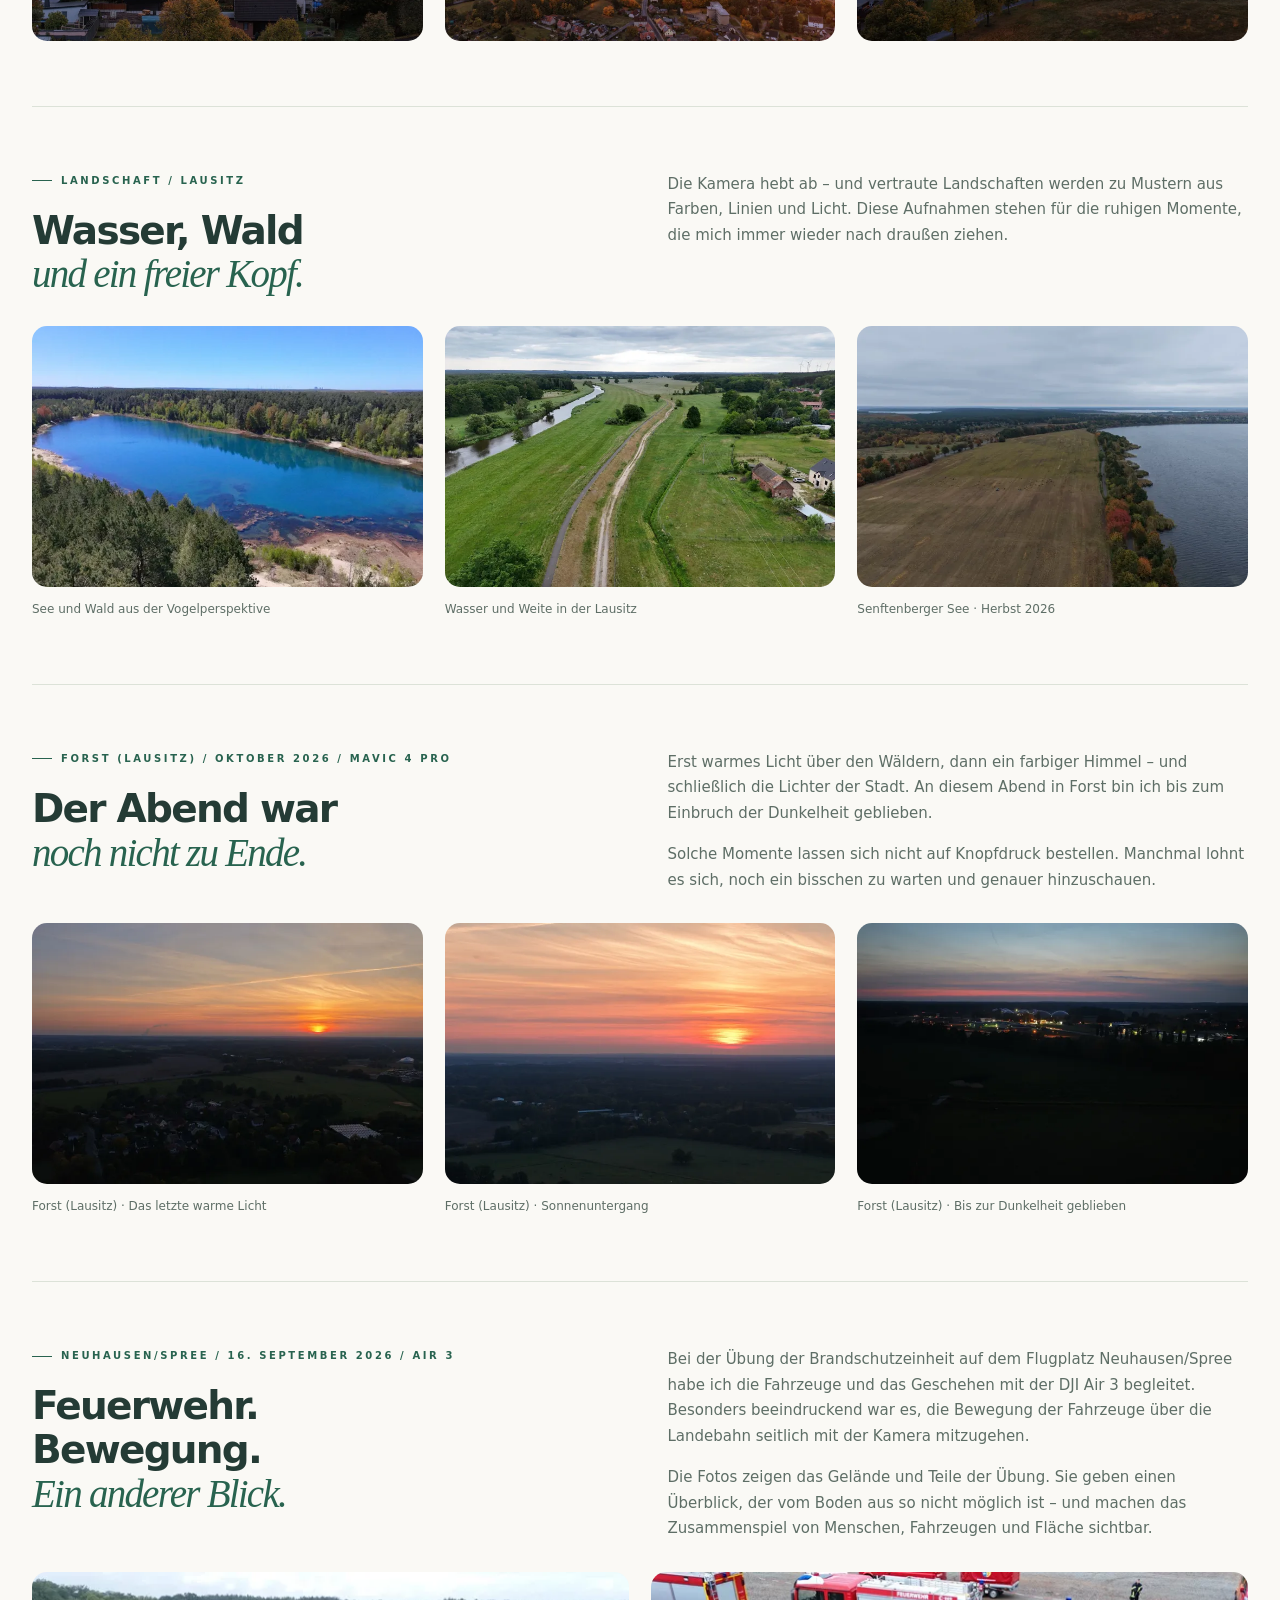
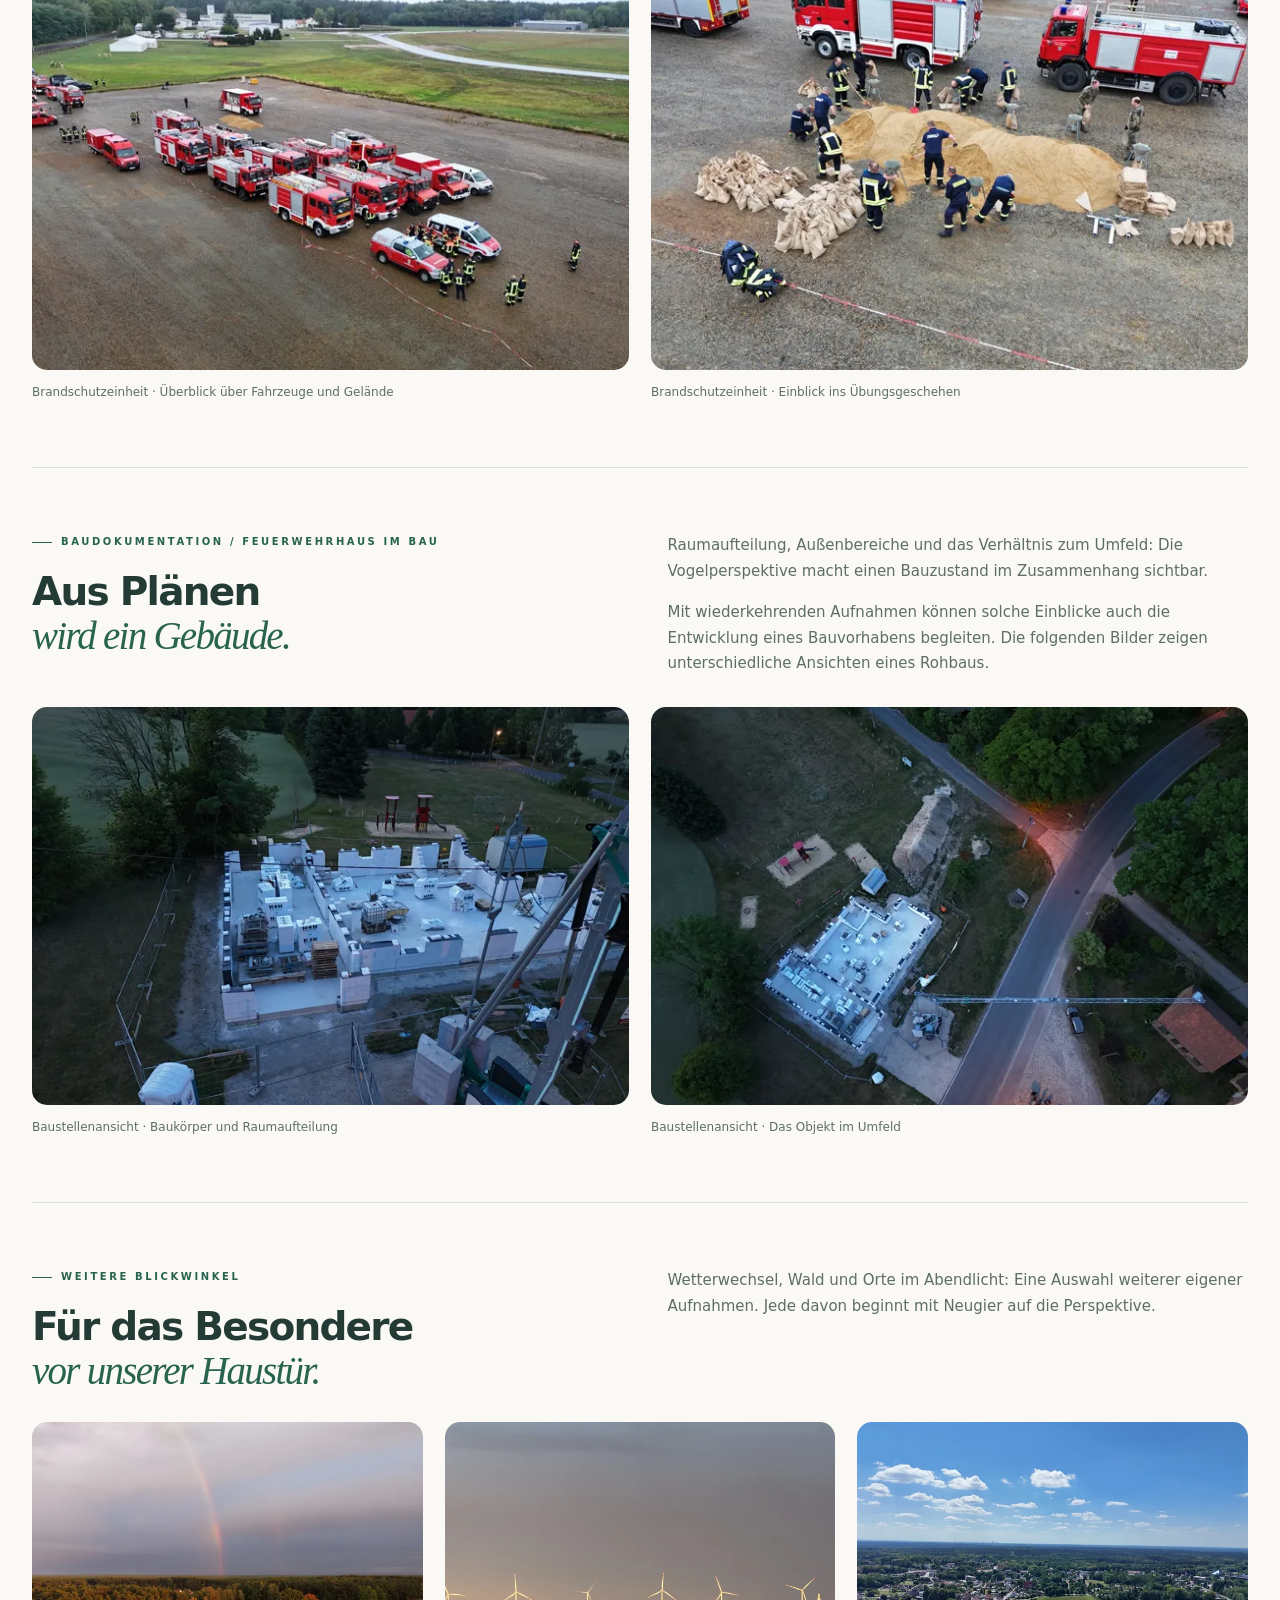
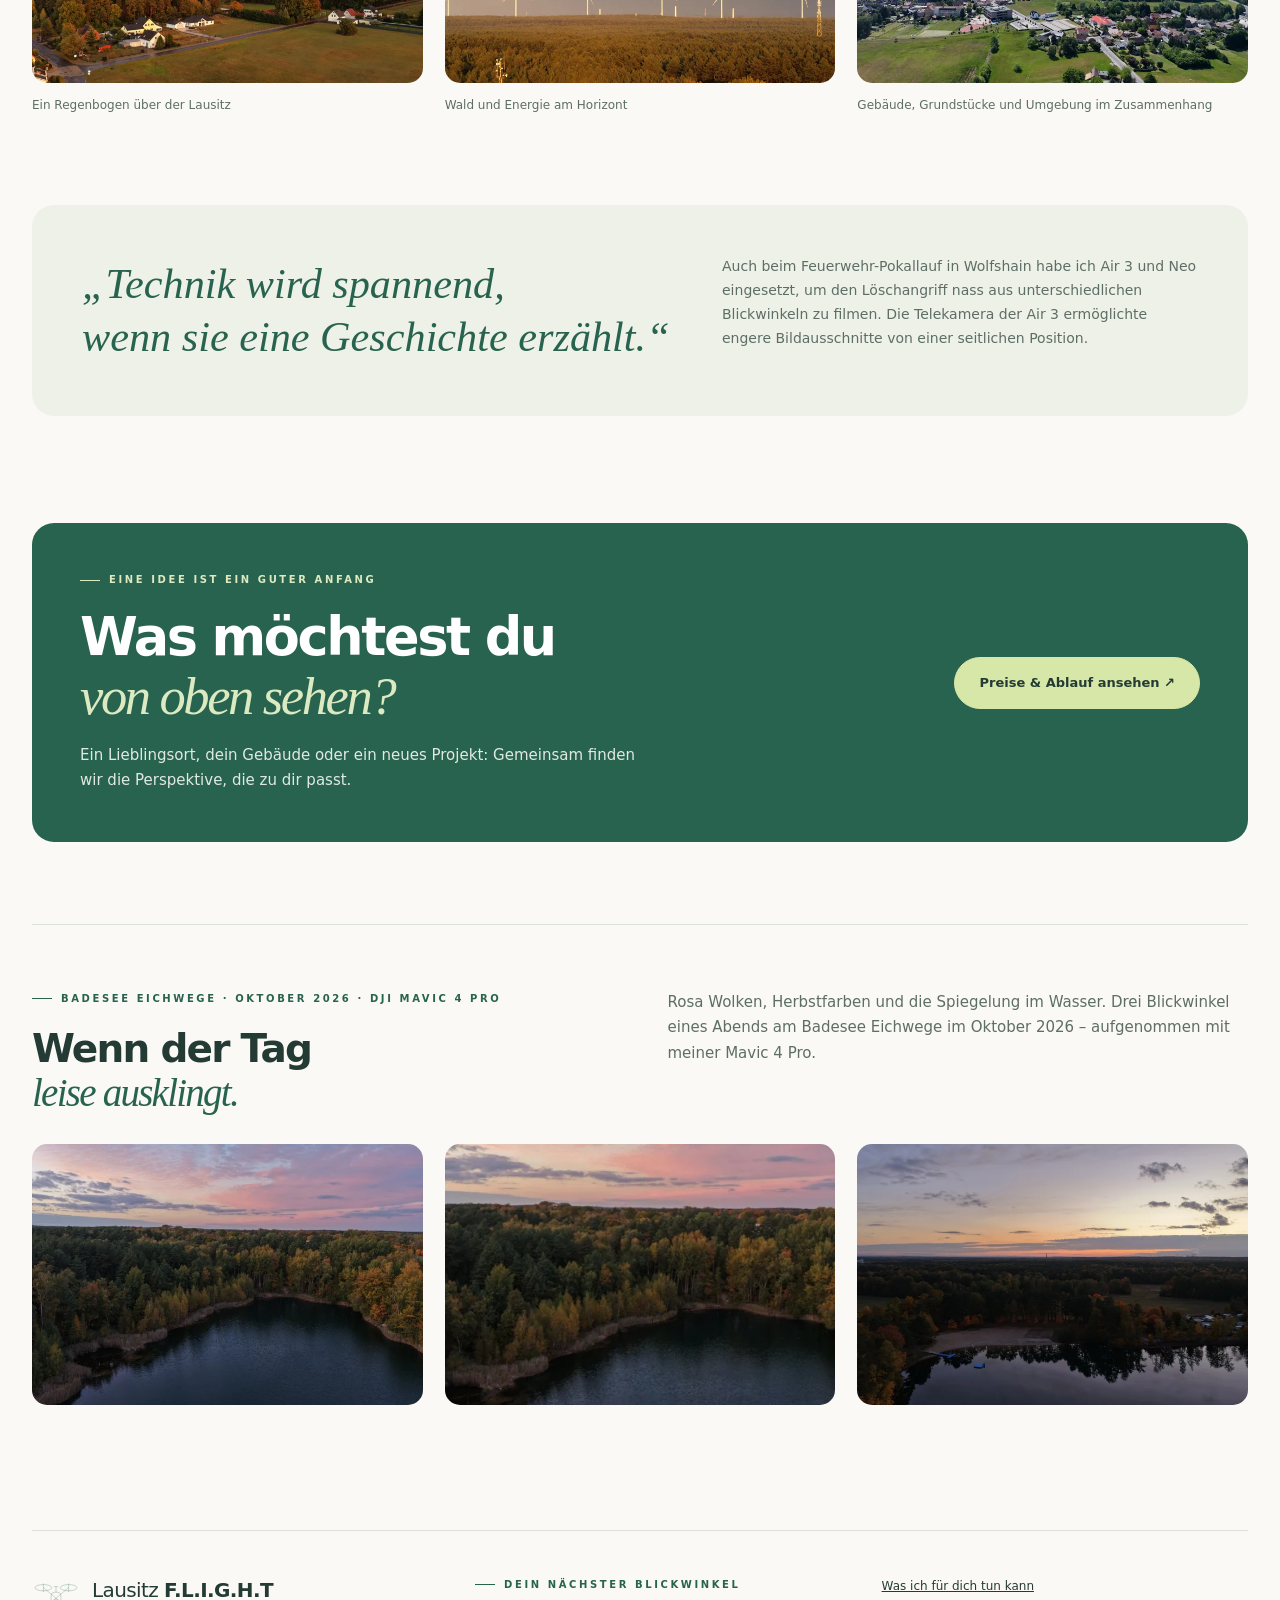
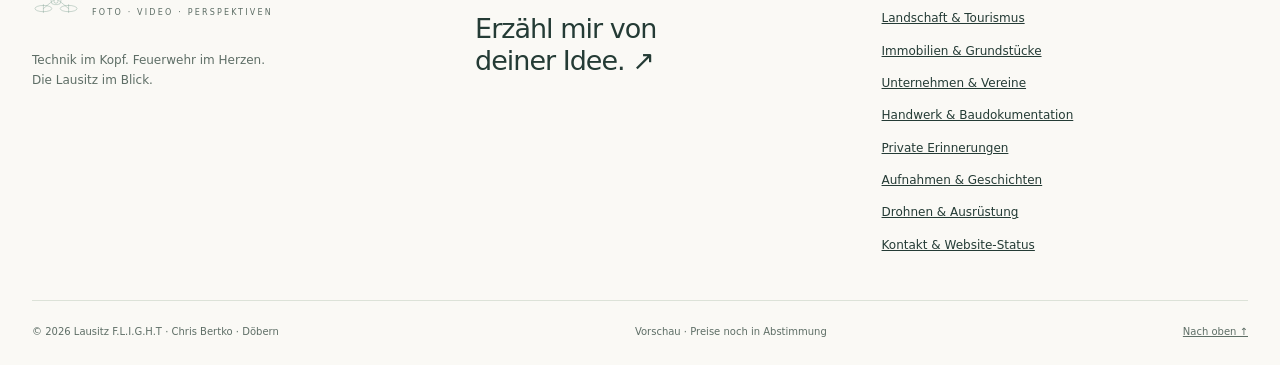
==== commit ed6969e7: "Correct Forst vehicle description to Teleskopmast Bronto TM23/12" ====
--- a/aufnahmen.html
+++ b/aufnahmen.html
@@ -1,6 +1,6 @@
 <!doctype html>
 <html lang="de"><head><meta charset="utf-8"><meta name="viewport" content="width=device-width,initial-scale=1"><meta name="robots" content="noindex,follow"><meta name="theme-color" content="#faf9f5"><meta name="description" content="Eigene Drohnenaufnahmen und Geschichten: Döbern und Forst (Lausitz) im Abendlicht, Senftenberger See, Feuerwehrübung in Neuhausen/Spree und Bauvorhaben."><meta property="og:title" content="Luftbilder & Projekte aus der Lausitz | Lausitz F.L.I.G.H.T"><meta property="og:description" content="Eigene Drohnenaufnahmen und Geschichten: Döbern und Forst (Lausitz) im Abendlicht, Senftenberger See, Feuerwehrübung in Neuhausen/Spree und Bauvorhaben."><meta property="og:type" content="website"><meta property="og:image" content="https://crissxcross007.github.io/LausitzFlight/assets/see-tuerkis.webp"><title>Luftbilder & Projekte aus der Lausitz | Lausitz F.L.I.G.H.T</title><link rel="canonical" href="https://crissxcross007.github.io/LausitzFlight/aufnahmen.html"><link rel="stylesheet" href="style.css?v=20261022b"><script src="site.js?v=20261022b" defer></script></head><body><div id="site-header"></div><main id="inhalt" class="wrap"><div class="page-intro"><span class="eyebrow">Einblicke & Projekte / Selbst erlebt</span><h1>Unsere Region.<br><em>Meine Perspektive.</em></h1><p class="lead">Hier bekommst du einen Eindruck davon, was ich am Fliegen liebe – und wie Bilder aus der Luft Landschaften, Abläufe und Bauvorhaben verständlich machen.</p></div><div class="filter-bar"><a href="#landschaft">Landschaft & Wasser</a><a href="#forst">Forst im Abendlicht</a><a href="#neuhausen">Feuerwehr in Bewegung</a><a href="#feuerwehrhaus">Bauvorhaben</a></div>
-<section class="section project" id="forst-145-jahre"><div class="project-heading"><div><span class="eyebrow">Forst (Lausitz) · Ortswehr Stadt · Jubiläum</span><h2>145 Jahre Feuerwehr.<br><em>Ein besonderer Blick darauf.</em></h2></div><p>Das Gerätehaus, die Fahrzeuge und die Menschen, die dazugehören: Zum 145-jährigen Jubiläum der Feuerwehr Forst, Ortswehr Stadt, zeigen diese Luftaufnahmen den Anlass im Zusammenhang. Die ausgefahrene Drehleiter und der Blick auf das Gelände machen Perspektiven sichtbar, die vom Boden aus verborgen bleiben.</p></div><div class="gallery"><a href="assets/forst-145-geraetehaus.webp" data-lightbox data-caption="Gerätehaus der Ortswehr Stadt in Forst (Lausitz) mit ausgefahrener Drehleiter beim 145-jährigen Jubiläum"><img src="assets/forst-145-geraetehaus.webp" srcset="assets/forst-145-geraetehaus-sm.webp 720w, assets/forst-145-geraetehaus.webp 1800w" sizes="(max-width:800px) 100vw, 50vw" alt="Gerätehaus der Ortswehr Stadt in Forst (Lausitz) mit ausgefahrener Drehleiter beim 145-jährigen Jubiläum" width="1800" height="1013" loading="lazy" decoding="async"></a><a href="assets/forst-145-vogelperspektive.webp" data-lightbox data-caption="Drehleiter und Feuerwehrfahrzeuge vor dem Gerätehaus in Forst beim 145-jährigen Jubiläum aus der Vogelperspektive"><img src="assets/forst-145-vogelperspektive.webp" srcset="assets/forst-145-vogelperspektive-sm.webp 720w, assets/forst-145-vogelperspektive.webp 1800w" sizes="(max-width:800px) 100vw, 50vw" alt="Drehleiter und Feuerwehrfahrzeuge vor dem Gerätehaus in Forst beim 145-jährigen Jubiläum aus der Vogelperspektive" width="1800" height="1013" loading="lazy" decoding="async"></a><a href="assets/forst-145-jubilaeum.webp" data-lightbox data-caption="Versammlung vor dem Gerätehaus der Ortswehr Stadt zum 145-jährigen Feuerwehrjubiläum in Forst (Lausitz)"><img src="assets/forst-145-jubilaeum.webp" srcset="assets/forst-145-jubilaeum-sm.webp 720w, assets/forst-145-jubilaeum.webp 1800w" sizes="(max-width:800px) 100vw, 50vw" alt="Versammlung vor dem Gerätehaus der Ortswehr Stadt zum 145-jährigen Feuerwehrjubiläum in Forst (Lausitz)" width="1800" height="1350" loading="lazy" decoding="async"></a></div></section><section class="section project" id="doebern-kirche"><div class="project-heading"><div><span class="eyebrow">Döbern · 25. Oktober 2026</span><h2>Ein vertrauter Ort.<br><em>Ein besonderer Abend.</em></h2></div><p>Die evangelische Kirche in Döbern, umgeben von Herbstbäumen. Dahinter leuchtet der Himmel in Orange und Rosa. Diese Aufnahmen vom 25. Oktober 2026 zeigen, wie das Abendlicht einen vertrauten Ort verändert – vom weiten Blick über Döbern bis zur Kirche im Vordergrund.</p></div><div class="gallery"><a href="assets/doebern-kirche-abend.webp" data-lightbox data-caption="Evangelische Kirche in Döbern vor orange leuchtenden Abendwolken · 25. Oktober 2026"><img src="assets/doebern-kirche-abend.webp" srcset="assets/doebern-kirche-abend-sm.webp 720w, assets/doebern-kirche-abend.webp 1800w" sizes="(max-width:800px) 100vw, 50vw" alt="Evangelische Kirche in Döbern vor orange leuchtenden Abendwolken" width="1800" height="1200" loading="lazy" decoding="async"></a><a href="assets/doebern-sonnenuntergang.webp" data-lightbox data-caption="Sonnenuntergang über Döbern mit Blick auf die herbstliche Ortschaft · 25. Oktober 2026"><img src="assets/doebern-sonnenuntergang.webp" srcset="assets/doebern-sonnenuntergang-sm.webp 720w, assets/doebern-sonnenuntergang.webp 1800w" sizes="(max-width:800px) 100vw, 50vw" alt="Sonnenuntergang über Döbern mit Blick auf die herbstliche Ortschaft" width="1800" height="1200" loading="lazy" decoding="async"></a><a href="assets/doebern-kirche-umgebung.webp" data-lightbox data-caption="Evangelische Kirche und Herbstbäume in Döbern bei Sonnenuntergang · 25. Oktober 2026"><img src="assets/doebern-kirche-umgebung.webp" srcset="assets/doebern-kirche-umgebung-sm.webp 720w, assets/doebern-kirche-umgebung.webp 1800w" sizes="(max-width:800px) 100vw, 50vw" alt="Evangelische Kirche und Herbstbäume in Döbern bei Sonnenuntergang" width="1800" height="1200" loading="lazy" decoding="async"></a></div></section><section class="project" id="landschaft"><div class="project-heading"><div><span class="eyebrow">Landschaft / Lausitz</span><h2>Wasser, Wald<br><em>und ein freier Kopf.</em></h2></div><p>Die Kamera hebt ab – und vertraute Landschaften werden zu Mustern aus Farben, Linien und Licht. Diese Aufnahmen stehen für die ruhigen Momente, die mich immer wieder nach draußen ziehen.</p></div><div class="gallery "><figure><a href="assets/see-tuerkis.webp" data-lightbox data-caption="See und Wald aus der Vogelperspektive" aria-label="Türkisfarbener See im Wald – vergrößern"><img src="assets/see-tuerkis.webp" srcset="assets/see-tuerkis-sm.webp 720w, assets/see-tuerkis.webp 1600w" sizes="(max-width:520px) 100vw, (max-width:800px) 50vw, 33vw" alt="Türkisfarbener See im Wald" width="1600" height="902" loading="lazy" decoding="async"></a><figcaption>See und Wald aus der Vogelperspektive</figcaption></figure><figure><a href="assets/flusslandschaft.webp" data-lightbox data-caption="Wasser und Weite in der Lausitz" aria-label="Flusslauf mit grünen Ufern und Feldern – vergrößern"><img src="assets/flusslandschaft.webp" srcset="assets/flusslandschaft-sm.webp 720w, assets/flusslandschaft.webp 1600w" sizes="(max-width:520px) 100vw, (max-width:800px) 50vw, 33vw" alt="Flusslauf mit grünen Ufern und Feldern" width="1600" height="1200" loading="lazy" decoding="async"></a><figcaption>Wasser und Weite in der Lausitz</figcaption></figure><figure><a href="assets/senftenberger-see.webp" data-lightbox data-caption="Senftenberger See · Herbst 2026" aria-label="Herbstliches Ufer des Senftenberger Sees – vergrößern"><img src="assets/senftenberger-see.webp" srcset="assets/senftenberger-see-sm.webp 720w, assets/senftenberger-see.webp 1536w" sizes="(max-width:520px) 100vw, (max-width:800px) 50vw, 33vw" alt="Herbstliches Ufer des Senftenberger Sees" width="1536" height="1024" loading="lazy" decoding="async"></a><figcaption>Senftenberger See · Herbst 2026</figcaption></figure></div></section>
+<section class="section project" id="forst-145-jahre"><div class="project-heading"><div><span class="eyebrow">Forst (Lausitz) · Ortswehr Stadt · Jubiläum</span><h2>145 Jahre Feuerwehr.<br><em>Ein besonderer Blick darauf.</em></h2></div><p>Das Gerätehaus, die Fahrzeuge und die Menschen, die dazugehören: Zum 145-jährigen Jubiläum der Feuerwehr Forst, Ortswehr Stadt, zeigen diese Luftaufnahmen den Anlass im Zusammenhang. Der ausgefahrene Teleskopmast (Bronto TM23/12) und der Blick auf das Gelände machen Perspektiven sichtbar, die vom Boden aus verborgen bleiben.</p></div><div class="gallery"><a href="assets/forst-145-geraetehaus.webp" data-lightbox data-caption="Gerätehaus der Ortswehr Stadt in Forst (Lausitz) mit ausgefahrenem Teleskopmast (Bronto TM23/12) beim 145-jährigen Jubiläum"><img src="assets/forst-145-geraetehaus.webp" srcset="assets/forst-145-geraetehaus-sm.webp 720w, assets/forst-145-geraetehaus.webp 1800w" sizes="(max-width:800px) 100vw, 50vw" alt="Gerätehaus der Ortswehr Stadt in Forst (Lausitz) mit ausgefahrenem Teleskopmast (Bronto TM23/12) beim 145-jährigen Jubiläum" width="1800" height="1013" loading="lazy" decoding="async"></a><a href="assets/forst-145-vogelperspektive.webp" data-lightbox data-caption="Teleskopmast (Bronto TM23/12) und Feuerwehrfahrzeuge vor dem Gerätehaus in Forst beim 145-jährigen Jubiläum aus der Vogelperspektive"><img src="assets/forst-145-vogelperspektive.webp" srcset="assets/forst-145-vogelperspektive-sm.webp 720w, assets/forst-145-vogelperspektive.webp 1800w" sizes="(max-width:800px) 100vw, 50vw" alt="Teleskopmast (Bronto TM23/12) und Feuerwehrfahrzeuge vor dem Gerätehaus in Forst beim 145-jährigen Jubiläum aus der Vogelperspektive" width="1800" height="1013" loading="lazy" decoding="async"></a><a href="assets/forst-145-jubilaeum.webp" data-lightbox data-caption="Versammlung vor dem Gerätehaus der Ortswehr Stadt zum 145-jährigen Feuerwehrjubiläum in Forst (Lausitz)"><img src="assets/forst-145-jubilaeum.webp" srcset="assets/forst-145-jubilaeum-sm.webp 720w, assets/forst-145-jubilaeum.webp 1800w" sizes="(max-width:800px) 100vw, 50vw" alt="Versammlung vor dem Gerätehaus der Ortswehr Stadt zum 145-jährigen Feuerwehrjubiläum in Forst (Lausitz)" width="1800" height="1350" loading="lazy" decoding="async"></a></div></section><section class="section project" id="doebern-kirche"><div class="project-heading"><div><span class="eyebrow">Döbern · 25. Oktober 2026</span><h2>Ein vertrauter Ort.<br><em>Ein besonderer Abend.</em></h2></div><p>Die evangelische Kirche in Döbern, umgeben von Herbstbäumen. Dahinter leuchtet der Himmel in Orange und Rosa. Diese Aufnahmen vom 25. Oktober 2026 zeigen, wie das Abendlicht einen vertrauten Ort verändert – vom weiten Blick über Döbern bis zur Kirche im Vordergrund.</p></div><div class="gallery"><a href="assets/doebern-kirche-abend.webp" data-lightbox data-caption="Evangelische Kirche in Döbern vor orange leuchtenden Abendwolken · 25. Oktober 2026"><img src="assets/doebern-kirche-abend.webp" srcset="assets/doebern-kirche-abend-sm.webp 720w, assets/doebern-kirche-abend.webp 1800w" sizes="(max-width:800px) 100vw, 50vw" alt="Evangelische Kirche in Döbern vor orange leuchtenden Abendwolken" width="1800" height="1200" loading="lazy" decoding="async"></a><a href="assets/doebern-sonnenuntergang.webp" data-lightbox data-caption="Sonnenuntergang über Döbern mit Blick auf die herbstliche Ortschaft · 25. Oktober 2026"><img src="assets/doebern-sonnenuntergang.webp" srcset="assets/doebern-sonnenuntergang-sm.webp 720w, assets/doebern-sonnenuntergang.webp 1800w" sizes="(max-width:800px) 100vw, 50vw" alt="Sonnenuntergang über Döbern mit Blick auf die herbstliche Ortschaft" width="1800" height="1200" loading="lazy" decoding="async"></a><a href="assets/doebern-kirche-umgebung.webp" data-lightbox data-caption="Evangelische Kirche und Herbstbäume in Döbern bei Sonnenuntergang · 25. Oktober 2026"><img src="assets/doebern-kirche-umgebung.webp" srcset="assets/doebern-kirche-umgebung-sm.webp 720w, assets/doebern-kirche-umgebung.webp 1800w" sizes="(max-width:800px) 100vw, 50vw" alt="Evangelische Kirche und Herbstbäume in Döbern bei Sonnenuntergang" width="1800" height="1200" loading="lazy" decoding="async"></a></div></section><section class="project" id="landschaft"><div class="project-heading"><div><span class="eyebrow">Landschaft / Lausitz</span><h2>Wasser, Wald<br><em>und ein freier Kopf.</em></h2></div><p>Die Kamera hebt ab – und vertraute Landschaften werden zu Mustern aus Farben, Linien und Licht. Diese Aufnahmen stehen für die ruhigen Momente, die mich immer wieder nach draußen ziehen.</p></div><div class="gallery "><figure><a href="assets/see-tuerkis.webp" data-lightbox data-caption="See und Wald aus der Vogelperspektive" aria-label="Türkisfarbener See im Wald – vergrößern"><img src="assets/see-tuerkis.webp" srcset="assets/see-tuerkis-sm.webp 720w, assets/see-tuerkis.webp 1600w" sizes="(max-width:520px) 100vw, (max-width:800px) 50vw, 33vw" alt="Türkisfarbener See im Wald" width="1600" height="902" loading="lazy" decoding="async"></a><figcaption>See und Wald aus der Vogelperspektive</figcaption></figure><figure><a href="assets/flusslandschaft.webp" data-lightbox data-caption="Wasser und Weite in der Lausitz" aria-label="Flusslauf mit grünen Ufern und Feldern – vergrößern"><img src="assets/flusslandschaft.webp" srcset="assets/flusslandschaft-sm.webp 720w, assets/flusslandschaft.webp 1600w" sizes="(max-width:520px) 100vw, (max-width:800px) 50vw, 33vw" alt="Flusslauf mit grünen Ufern und Feldern" width="1600" height="1200" loading="lazy" decoding="async"></a><figcaption>Wasser und Weite in der Lausitz</figcaption></figure><figure><a href="assets/senftenberger-see.webp" data-lightbox data-caption="Senftenberger See · Herbst 2026" aria-label="Herbstliches Ufer des Senftenberger Sees – vergrößern"><img src="assets/senftenberger-see.webp" srcset="assets/senftenberger-see-sm.webp 720w, assets/senftenberger-see.webp 1536w" sizes="(max-width:520px) 100vw, (max-width:800px) 50vw, 33vw" alt="Herbstliches Ufer des Senftenberger Sees" width="1536" height="1024" loading="lazy" decoding="async"></a><figcaption>Senftenberger See · Herbst 2026</figcaption></figure></div></section>
 <section class="project" id="forst"><div class="project-heading"><div><span class="eyebrow">Forst (Lausitz) / Oktober 2026 / Mavic 4 Pro</span><h2>Der Abend war<br><em>noch nicht zu Ende.</em></h2></div><div><p>Erst warmes Licht über den Wäldern, dann ein farbiger Himmel – und schließlich die Lichter der Stadt. An diesem Abend in Forst bin ich bis zum Einbruch der Dunkelheit geblieben.</p><p>Solche Momente lassen sich nicht auf Knopfdruck bestellen. Manchmal lohnt es sich, noch ein bisschen zu warten und genauer hinzuschauen.</p></div></div><div class="gallery "><figure><a href="assets/forst-abend.webp" data-lightbox data-caption="Forst (Lausitz) · Das letzte warme Licht" aria-label="Sonnenuntergang über Forst (Lausitz) im Oktober – vergrößern"><img src="assets/forst-abend.webp" srcset="assets/forst-abend-sm.webp 720w, assets/forst-abend.webp 1536w" sizes="(max-width:520px) 100vw, (max-width:800px) 50vw, 33vw" alt="Sonnenuntergang über Forst (Lausitz) im Oktober" width="1536" height="1024" loading="lazy" decoding="async"></a><figcaption>Forst (Lausitz) · Das letzte warme Licht</figcaption></figure><figure><a href="assets/forst-sonnenuntergang.webp" data-lightbox data-caption="Forst (Lausitz) · Sonnenuntergang" aria-label="Farbiger Abendhimmel über Forst – vergrößern"><img src="assets/forst-sonnenuntergang.webp" srcset="assets/forst-sonnenuntergang-sm.webp 720w, assets/forst-sonnenuntergang.webp 1536w" sizes="(max-width:520px) 100vw, (max-width:800px) 50vw, 33vw" alt="Farbiger Abendhimmel über Forst" width="1536" height="1152" loading="lazy" decoding="async"></a><figcaption>Forst (Lausitz) · Sonnenuntergang</figcaption></figure><figure><a href="assets/forst-nacht.webp" data-lightbox data-caption="Forst (Lausitz) · Bis zur Dunkelheit geblieben" aria-label="Lichter von Forst in der Abenddämmerung – vergrößern"><img src="assets/forst-nacht.webp" srcset="assets/forst-nacht-sm.webp 720w, assets/forst-nacht.webp 1536w" sizes="(max-width:520px) 100vw, (max-width:800px) 50vw, 33vw" alt="Lichter von Forst in der Abenddämmerung" width="1536" height="1024" loading="lazy" decoding="async"></a><figcaption>Forst (Lausitz) · Bis zur Dunkelheit geblieben</figcaption></figure></div><div data-video="forst"></div></section>
 <section class="project" id="neuhausen"><div class="project-heading"><div><span class="eyebrow">Neuhausen/Spree / 16. September 2026 / Air 3</span><h2>Feuerwehr.<br>Bewegung.<br><em>Ein anderer Blick.</em></h2></div><div><p>Bei der Übung der Brandschutzeinheit auf dem Flugplatz Neuhausen/Spree habe ich die Fahrzeuge und das Geschehen mit der DJI Air 3 begleitet. Besonders beeindruckend war es, die Bewegung der Fahrzeuge über die Landebahn seitlich mit der Kamera mitzugehen.</p><p>Die Fotos zeigen das Gelände und Teile der Übung. Sie geben einen Überblick, der vom Boden aus so nicht möglich ist – und machen das Zusammenspiel von Menschen, Fahrzeugen und Fläche sichtbar.</p></div></div><div class="gallery two"><figure><a href="assets/neuhausen-kolonne.webp" data-lightbox data-caption="Brandschutzeinheit · Überblick über Fahrzeuge und Gelände" aria-label="Feuerwehrfahrzeuge auf dem Flugplatz Neuhausen/Spree – vergrößern"><img src="assets/neuhausen-kolonne.webp" srcset="assets/neuhausen-kolonne-sm.webp 720w, assets/neuhausen-kolonne.webp 1600w" sizes="(max-width:520px) 100vw, (max-width:800px) 50vw, 33vw" alt="Feuerwehrfahrzeuge auf dem Flugplatz Neuhausen/Spree" width="1600" height="900" loading="lazy" decoding="async"></a><figcaption>Brandschutzeinheit · Überblick über Fahrzeuge und Gelände</figcaption></figure><figure><a href="assets/neuhausen-uebung.webp" data-lightbox data-caption="Brandschutzeinheit · Einblick ins Übungsgeschehen" aria-label="Feuerwehrkräfte und Fahrzeuge bei der Übung – vergrößern"><img src="assets/neuhausen-uebung.webp" srcset="assets/neuhausen-uebung-sm.webp 720w, assets/neuhausen-uebung.webp 1600w" sizes="(max-width:520px) 100vw, (max-width:800px) 50vw, 33vw" alt="Feuerwehrkräfte und Fahrzeuge bei der Übung" width="1600" height="900" loading="lazy" decoding="async"></a><figcaption>Brandschutzeinheit · Einblick ins Übungsgeschehen</figcaption></figure></div><div data-video="neuhausen"></div></section>
 <section class="project" id="feuerwehrhaus"><div class="project-heading"><div><span class="eyebrow">Baudokumentation / Feuerwehrhaus im Bau</span><h2>Aus Plänen<br><em>wird ein Gebäude.</em></h2></div><div><p>Raumaufteilung, Außenbereiche und das Verhältnis zum Umfeld: Die Vogelperspektive macht einen Bauzustand im Zusammenhang sichtbar.</p><p>Mit wiederkehrenden Aufnahmen können solche Einblicke auch die Entwicklung eines Bauvorhabens begleiten. Die folgenden Bilder zeigen unterschiedliche Ansichten eines Rohbaus.</p></div></div><div class="gallery two"><figure><a href="assets/bau-rohbau.webp" data-lightbox data-caption="Baustellenansicht · Baukörper und Raumaufteilung" aria-label="Rohbau eines Feuerwehrhauses mit sichtbaren Innenräumen – vergrößern"><img src="assets/bau-rohbau.webp" srcset="assets/bau-rohbau-sm.webp 720w, assets/bau-rohbau.webp 1600w" sizes="(max-width:520px) 100vw, (max-width:800px) 50vw, 33vw" alt="Rohbau eines Feuerwehrhauses mit sichtbaren Innenräumen" width="1600" height="1200" loading="lazy" decoding="async"></a><figcaption>Baustellenansicht · Baukörper und Raumaufteilung</figcaption></figure><figure><a href="assets/bau-uebersicht.webp" data-lightbox data-caption="Baustellenansicht · Das Objekt im Umfeld" aria-label="Baustelle mit Kran und angrenzender Straße aus der Luft – vergrößern"><img src="assets/bau-uebersicht.webp" srcset="assets/bau-uebersicht-sm.webp 720w, assets/bau-uebersicht.webp 1600w" sizes="(max-width:520px) 100vw, (max-width:800px) 50vw, 33vw" alt="Baustelle mit Kran und angrenzender Straße aus der Luft" width="1600" height="1200" loading="lazy" decoding="async"></a><figcaption>Baustellenansicht · Das Objekt im Umfeld</figcaption></figure></div></section>
